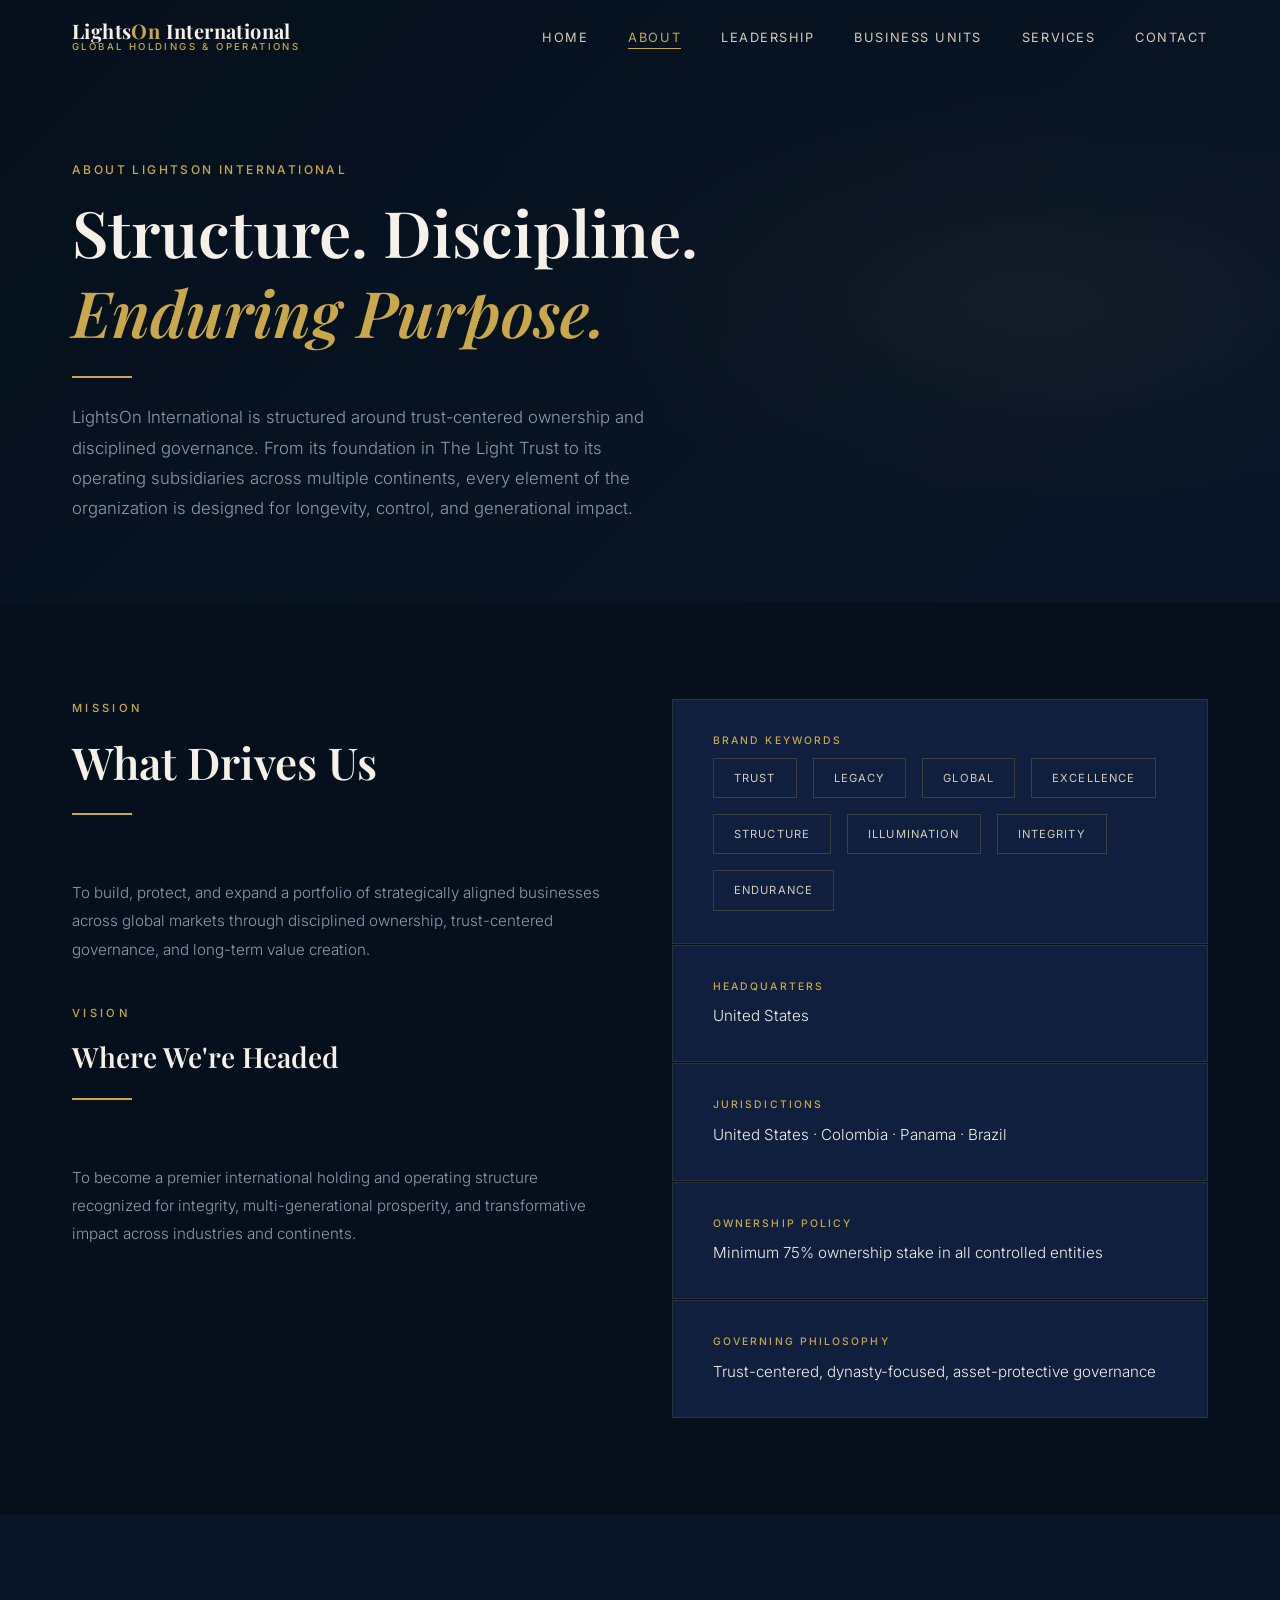
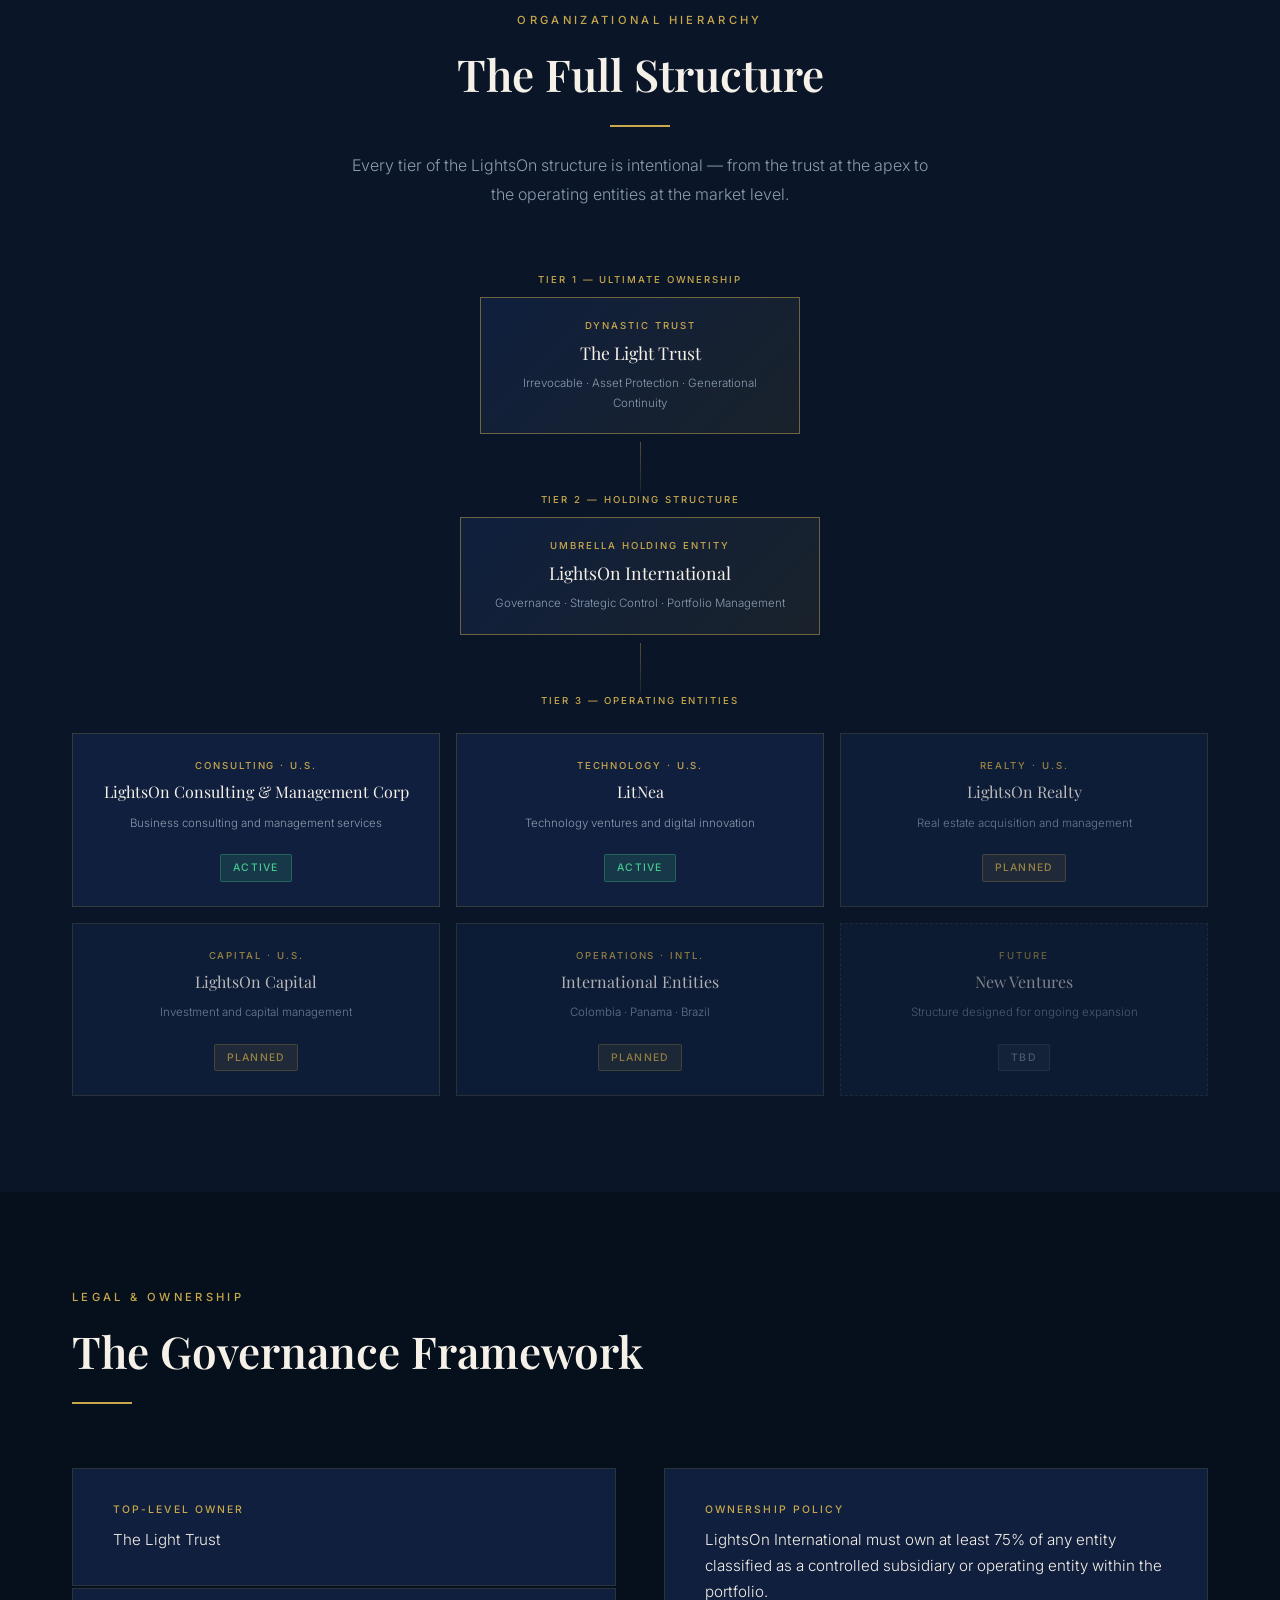
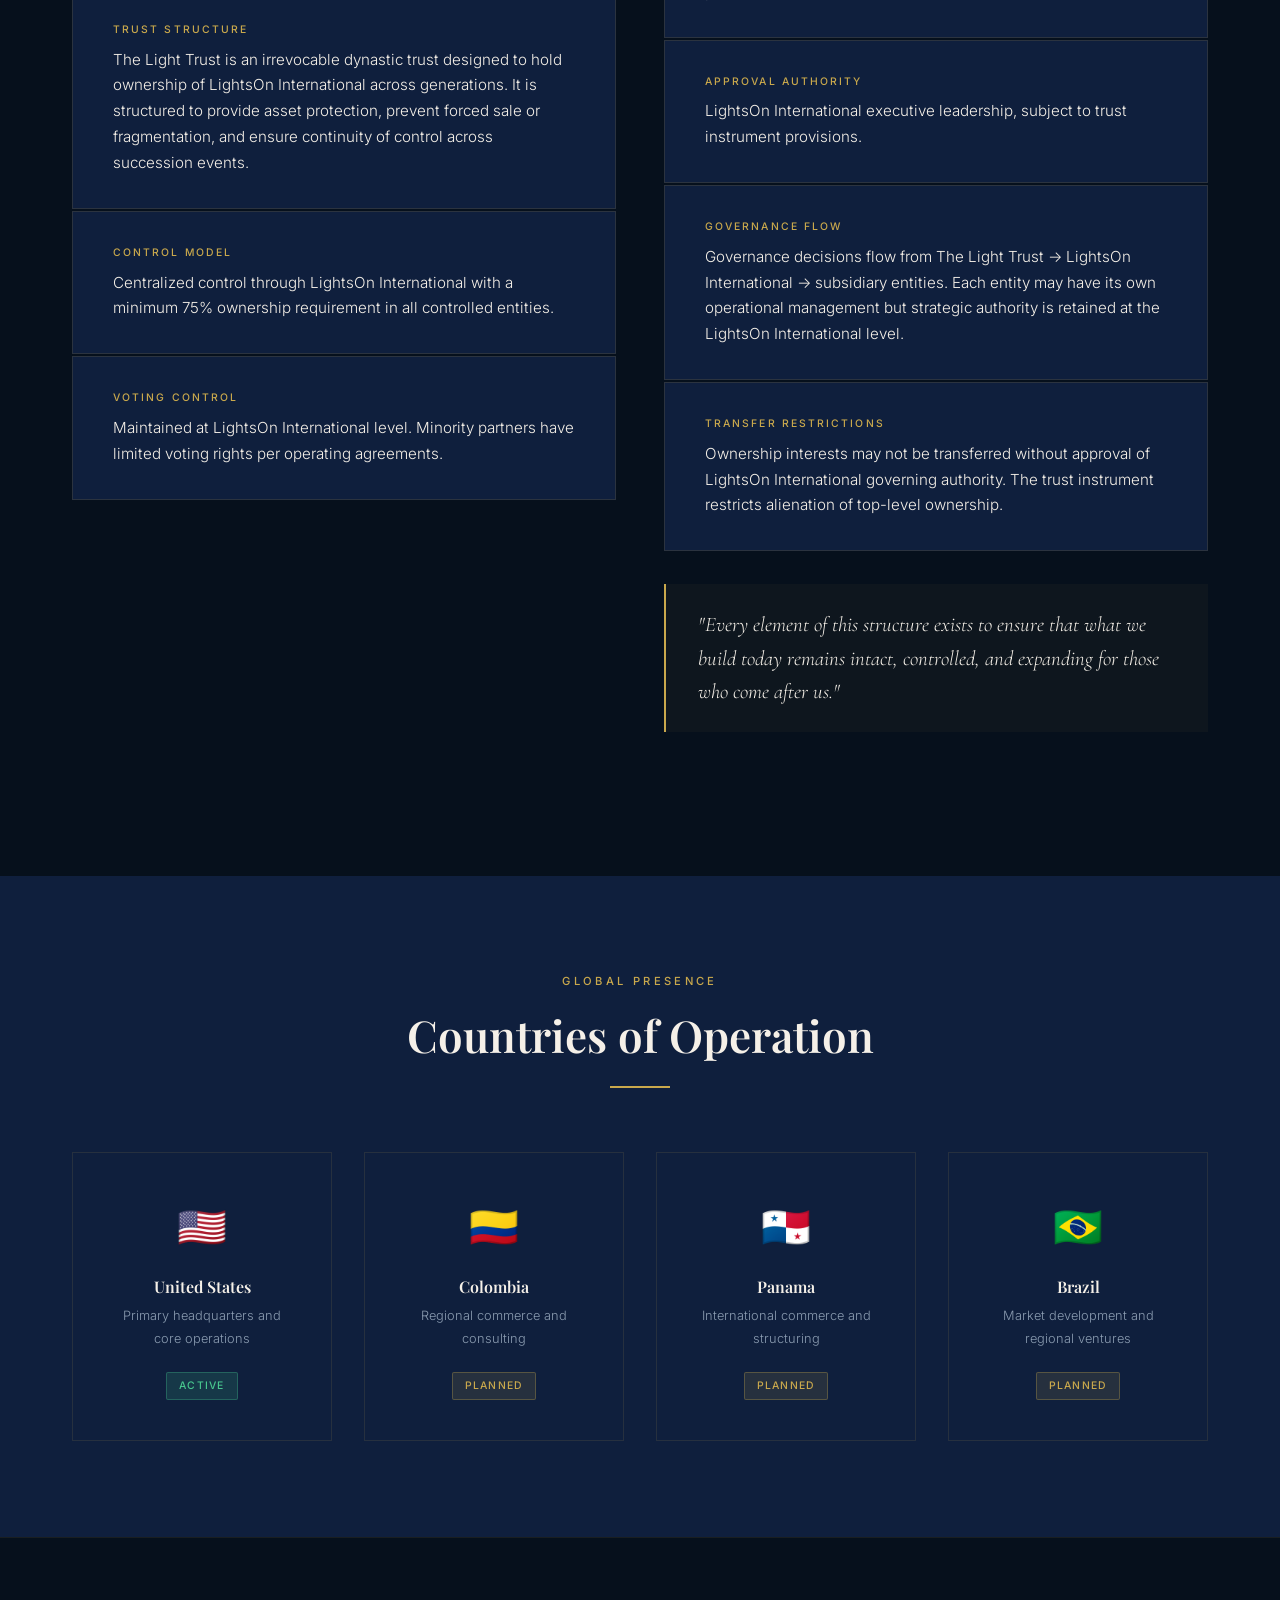
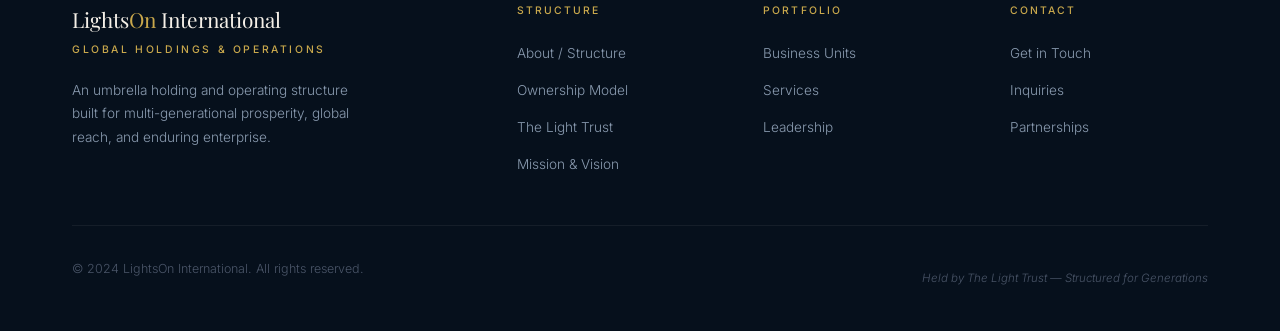
==== about.html @ b3db5def "Build complete LightsOn International multi-page website 6-page responsive site (homepage, about, le" ====
<!DOCTYPE html>
<html lang="en">
<head>
  <meta charset="UTF-8" />
  <meta name="viewport" content="width=device-width, initial-scale=1.0" />
  <title>About &amp; Structure — LightsOn International</title>
  <meta name="description" content="Learn about LightsOn International's trust-centered ownership model, organizational hierarchy, mission, vision, and global operational structure." />
  <link rel="stylesheet" href="css/styles.css" />
</head>
<body>

<!-- ── Navigation ─────────────────────────────────────────── -->
<nav class="nav" role="navigation" aria-label="Main navigation">
  <div class="nav__inner">
    <a href="index.html" class="nav__logo" aria-label="LightsOn International home">
      <span class="nav__logo-name">Lights<span>On</span> International</span>
      <span class="nav__logo-sub">Global Holdings &amp; Operations</span>
    </a>
    <ul class="nav__links" role="list">
      <li><a href="index.html">Home</a></li>
      <li><a href="about.html">About</a></li>
      <li><a href="leadership.html">Leadership</a></li>
      <li><a href="businesses.html">Business Units</a></li>
      <li><a href="services.html">Services</a></li>
      <li><a href="contact.html">Contact</a></li>
    </ul>
    <button class="nav__toggle" aria-label="Toggle navigation" aria-expanded="false">
      <span></span><span></span><span></span>
    </button>
  </div>
</nav>

<!-- ── Page Hero ──────────────────────────────────────────── -->
<header class="page-hero" role="banner">
  <div class="container">
    <div class="page-hero__inner">
      <p class="overline">About LightsOn International</p>
      <h1>Structure. Discipline.<br><em style="font-style:italic; color: var(--gold);">Enduring Purpose.</em></h1>
      <div class="gold-line"></div>
      <p style="color: var(--gray); font-size: 1.05rem; line-height: 1.8; max-width: 580px; margin-top: 1rem;">
        LightsOn International is structured around trust-centered ownership and disciplined
        governance. From its foundation in The Light Trust to its operating subsidiaries
        across multiple continents, every element of the organization is designed for
        longevity, control, and generational impact.
      </p>
    </div>
  </div>
</header>

<!-- ── Mission & Vision ───────────────────────────────────── -->
<section id="mission" class="section section--dark" aria-labelledby="mission-heading">
  <div class="container">
    <div class="grid-2" style="gap: 4rem; align-items: start;">
      <div class="fade-in">
        <div class="section-header">
          <p class="section-header__eyebrow">Mission</p>
          <h2 id="mission-heading">What Drives Us</h2>
          <div class="gold-line"></div>
        </div>
        <p style="color: var(--gray); line-height: 1.85; font-size: 0.95rem;">
          To build, protect, and expand a portfolio of strategically aligned businesses
          across global markets through disciplined ownership, trust-centered governance,
          and long-term value creation.
        </p>
        <div style="margin-top: 2.5rem;">
          <div class="section-header">
            <p class="section-header__eyebrow">Vision</p>
            <h2 style="font-size: 1.75rem;">Where We're Headed</h2>
            <div class="gold-line"></div>
          </div>
          <p style="color: var(--gray); line-height: 1.85; font-size: 0.95rem;">
            To become a premier international holding and operating structure recognized for
            integrity, multi-generational prosperity, and transformative impact across
            industries and continents.
          </p>
        </div>
      </div>
      <div class="fade-in">
        <div style="display: flex; flex-direction: column; gap: 0;">
          <div class="structure-block">
            <div class="structure-block__key">Brand Keywords</div>
            <div class="structure-block__value">
              <div class="jurisdiction-list" style="margin-top: 0.5rem;">
                <div class="jurisdiction-tag" style="font-size: 0.7rem;">Trust</div>
                <div class="jurisdiction-tag" style="font-size: 0.7rem;">Legacy</div>
                <div class="jurisdiction-tag" style="font-size: 0.7rem;">Global</div>
                <div class="jurisdiction-tag" style="font-size: 0.7rem;">Excellence</div>
                <div class="jurisdiction-tag" style="font-size: 0.7rem;">Structure</div>
                <div class="jurisdiction-tag" style="font-size: 0.7rem;">Illumination</div>
                <div class="jurisdiction-tag" style="font-size: 0.7rem;">Integrity</div>
                <div class="jurisdiction-tag" style="font-size: 0.7rem;">Endurance</div>
              </div>
            </div>
          </div>
          <div class="structure-block">
            <div class="structure-block__key">Headquarters</div>
            <div class="structure-block__value">United States</div>
          </div>
          <div class="structure-block">
            <div class="structure-block__key">Jurisdictions</div>
            <div class="structure-block__value">United States · Colombia · Panama · Brazil</div>
          </div>
          <div class="structure-block">
            <div class="structure-block__key">Ownership Policy</div>
            <div class="structure-block__value">Minimum 75% ownership stake in all controlled entities</div>
          </div>
          <div class="structure-block">
            <div class="structure-block__key">Governing Philosophy</div>
            <div class="structure-block__value">Trust-centered, dynasty-focused, asset-protective governance</div>
          </div>
        </div>
      </div>
    </div>
  </div>
</section>

<!-- ── Organizational Hierarchy ───────────────────────────── -->
<section class="section section--navy" aria-labelledby="hierarchy-heading">
  <div class="container">
    <div class="section-header section-header--center fade-in">
      <p class="section-header__eyebrow">Organizational Hierarchy</p>
      <h2 id="hierarchy-heading">The Full Structure</h2>
      <div class="gold-line gold-line--center"></div>
      <p class="section-header__body">
        Every tier of the LightsOn structure is intentional — from the trust at the apex
        to the operating entities at the market level.
      </p>
    </div>

    <!-- Tier 1 -->
    <div style="margin-bottom: 0.5rem; text-align: center;" class="fade-in">
      <p class="overline" style="font-size: 0.6rem;">Tier 1 — Ultimate Ownership</p>
    </div>
    <div class="hierarchy__tier fade-in" style="margin-bottom: 0.5rem;">
      <div class="hierarchy__node hierarchy__node--top" style="max-width: 320px; width: 100%;">
        <div class="hierarchy__node-label">Dynastic Trust</div>
        <div class="hierarchy__node-name" style="font-size: 1.1rem;">The Light Trust</div>
        <p style="font-size: 0.72rem; color: var(--gray); margin-top: 0.4rem;">Irrevocable · Asset Protection · Generational Continuity</p>
      </div>
    </div>
    <div class="hierarchy__connector" style="height: 50px;"></div>

    <!-- Tier 2 -->
    <div style="margin-bottom: 0.5rem; text-align: center;" class="fade-in">
      <p class="overline" style="font-size: 0.6rem;">Tier 2 — Holding Structure</p>
    </div>
    <div class="hierarchy__tier fade-in" style="margin-bottom: 0.5rem;">
      <div class="hierarchy__node hierarchy__node--top" style="max-width: 360px; width: 100%;">
        <div class="hierarchy__node-label">Umbrella Holding Entity</div>
        <div class="hierarchy__node-name" style="font-size: 1.1rem;">LightsOn International</div>
        <p style="font-size: 0.72rem; color: var(--gray); margin-top: 0.4rem;">Governance · Strategic Control · Portfolio Management</p>
      </div>
    </div>
    <div class="hierarchy__connector" style="height: 50px;"></div>

    <!-- Tier 3 -->
    <div style="margin-bottom: 1.5rem; text-align: center;" class="fade-in">
      <p class="overline" style="font-size: 0.6rem;">Tier 3 — Operating Entities</p>
    </div>
    <div class="grid-3 fade-in" style="gap: 1rem;">
      <div class="hierarchy__node" style="text-align: center; padding: 1.5rem;">
        <div class="hierarchy__node-label">Consulting · U.S.</div>
        <div class="hierarchy__node-name">LightsOn Consulting &amp; Management Corp</div>
        <p style="font-size: 0.72rem; color: var(--gray); margin-top: 0.5rem; line-height: 1.6;">Business consulting and management services</p>
        <div style="margin-top: 1rem;"><span class="badge badge--active">Active</span></div>
      </div>
      <div class="hierarchy__node" style="text-align: center; padding: 1.5rem;">
        <div class="hierarchy__node-label">Technology · U.S.</div>
        <div class="hierarchy__node-name">LitNea</div>
        <p style="font-size: 0.72rem; color: var(--gray); margin-top: 0.5rem; line-height: 1.6;">Technology ventures and digital innovation</p>
        <div style="margin-top: 1rem;"><span class="badge badge--active">Active</span></div>
      </div>
      <div class="hierarchy__node" style="text-align: center; padding: 1.5rem; opacity: 0.75;">
        <div class="hierarchy__node-label">Realty · U.S.</div>
        <div class="hierarchy__node-name">LightsOn Realty</div>
        <p style="font-size: 0.72rem; color: var(--gray); margin-top: 0.5rem; line-height: 1.6;">Real estate acquisition and management</p>
        <div style="margin-top: 1rem;"><span class="badge badge--planned">Planned</span></div>
      </div>
      <div class="hierarchy__node" style="text-align: center; padding: 1.5rem; opacity: 0.75;">
        <div class="hierarchy__node-label">Capital · U.S.</div>
        <div class="hierarchy__node-name">LightsOn Capital</div>
        <p style="font-size: 0.72rem; color: var(--gray); margin-top: 0.5rem; line-height: 1.6;">Investment and capital management</p>
        <div style="margin-top: 1rem;"><span class="badge badge--planned">Planned</span></div>
      </div>
      <div class="hierarchy__node" style="text-align: center; padding: 1.5rem; opacity: 0.7;">
        <div class="hierarchy__node-label">Operations · Intl.</div>
        <div class="hierarchy__node-name">International Entities</div>
        <p style="font-size: 0.72rem; color: var(--gray); margin-top: 0.5rem; line-height: 1.6;">Colombia · Panama · Brazil</p>
        <div style="margin-top: 1rem;"><span class="badge badge--planned">Planned</span></div>
      </div>
      <div class="hierarchy__node" style="text-align: center; padding: 1.5rem; opacity: 0.5; border-style: dashed;">
        <div class="hierarchy__node-label">Future</div>
        <div class="hierarchy__node-name">New Ventures</div>
        <p style="font-size: 0.72rem; color: var(--gray); margin-top: 0.5rem; line-height: 1.6;">Structure designed for ongoing expansion</p>
        <div style="margin-top: 1rem;"><span class="badge badge--coming-soon">TBD</span></div>
      </div>
    </div>
  </div>
</section>

<!-- ── Legal & Ownership Structure ────────────────────────── -->
<section id="ownership" class="section section--dark" aria-labelledby="ownership-heading">
  <div class="container">
    <div class="section-header fade-in">
      <p class="section-header__eyebrow">Legal &amp; Ownership</p>
      <h2 id="ownership-heading">The Governance Framework</h2>
      <div class="gold-line"></div>
    </div>
    <div class="grid-2" style="gap: 3rem; align-items: start;">
      <div class="fade-in">
        <div id="trust" style="display: flex; flex-direction: column; gap: 1px;">
          <div class="structure-block">
            <div class="structure-block__key">Top-Level Owner</div>
            <div class="structure-block__value">The Light Trust</div>
          </div>
          <div class="structure-block">
            <div class="structure-block__key">Trust Structure</div>
            <div class="structure-block__value">
              The Light Trust is an irrevocable dynastic trust designed to hold ownership of
              LightsOn International across generations. It is structured to provide asset
              protection, prevent forced sale or fragmentation, and ensure continuity of
              control across succession events.
            </div>
          </div>
          <div class="structure-block">
            <div class="structure-block__key">Control Model</div>
            <div class="structure-block__value">
              Centralized control through LightsOn International with a minimum 75% ownership
              requirement in all controlled entities.
            </div>
          </div>
          <div class="structure-block">
            <div class="structure-block__key">Voting Control</div>
            <div class="structure-block__value">
              Maintained at LightsOn International level. Minority partners have limited
              voting rights per operating agreements.
            </div>
          </div>
        </div>
      </div>
      <div class="fade-in">
        <div style="display: flex; flex-direction: column; gap: 1px;">
          <div class="structure-block">
            <div class="structure-block__key">Ownership Policy</div>
            <div class="structure-block__value">
              LightsOn International must own at least 75% of any entity classified as a
              controlled subsidiary or operating entity within the portfolio.
            </div>
          </div>
          <div class="structure-block">
            <div class="structure-block__key">Approval Authority</div>
            <div class="structure-block__value">
              LightsOn International executive leadership, subject to trust instrument provisions.
            </div>
          </div>
          <div class="structure-block">
            <div class="structure-block__key">Governance Flow</div>
            <div class="structure-block__value">
              Governance decisions flow from The Light Trust → LightsOn International →
              subsidiary entities. Each entity may have its own operational management but
              strategic authority is retained at the LightsOn International level.
            </div>
          </div>
          <div class="structure-block">
            <div class="structure-block__key">Transfer Restrictions</div>
            <div class="structure-block__value">
              Ownership interests may not be transferred without approval of LightsOn
              International governing authority. The trust instrument restricts alienation
              of top-level ownership.
            </div>
          </div>
        </div>
        <div class="callout" style="margin-top: 2rem;">
          <p>"Every element of this structure exists to ensure that what we build today remains intact, controlled, and expanding for those who come after us."</p>
        </div>
      </div>
    </div>
  </div>
</section>

<!-- ── Global Presence ────────────────────────────────────── -->
<section class="section section--navy-mid" aria-labelledby="global-heading">
  <div class="container">
    <div class="section-header section-header--center fade-in">
      <p class="section-header__eyebrow">Global Presence</p>
      <h2 id="global-heading">Countries of Operation</h2>
      <div class="gold-line gold-line--center"></div>
    </div>
    <div class="grid-4 fade-in">
      <div class="card" style="text-align: center;">
        <div style="font-size: 2.5rem; margin-bottom: 1rem;">🇺🇸</div>
        <h3 style="font-size: 1rem; margin-bottom: 0.5rem;">United States</h3>
        <p class="card__body" style="font-size: 0.8rem;">Primary headquarters and core operations</p>
        <div style="margin-top: 1rem;"><span class="badge badge--active">Active</span></div>
      </div>
      <div class="card" style="text-align: center;">
        <div style="font-size: 2.5rem; margin-bottom: 1rem;">🇨🇴</div>
        <h3 style="font-size: 1rem; margin-bottom: 0.5rem;">Colombia</h3>
        <p class="card__body" style="font-size: 0.8rem;">Regional commerce and consulting</p>
        <div style="margin-top: 1rem;"><span class="badge badge--planned">Planned</span></div>
      </div>
      <div class="card" style="text-align: center;">
        <div style="font-size: 2.5rem; margin-bottom: 1rem;">🇵🇦</div>
        <h3 style="font-size: 1rem; margin-bottom: 0.5rem;">Panama</h3>
        <p class="card__body" style="font-size: 0.8rem;">International commerce and structuring</p>
        <div style="margin-top: 1rem;"><span class="badge badge--planned">Planned</span></div>
      </div>
      <div class="card" style="text-align: center;">
        <div style="font-size: 2.5rem; margin-bottom: 1rem;">🇧🇷</div>
        <h3 style="font-size: 1rem; margin-bottom: 0.5rem;">Brazil</h3>
        <p class="card__body" style="font-size: 0.8rem;">Market development and regional ventures</p>
        <div style="margin-top: 1rem;"><span class="badge badge--planned">Planned</span></div>
      </div>
    </div>
  </div>
</section>

<!-- ── Footer ─────────────────────────────────────────────── -->
<footer class="footer" role="contentinfo">
  <div class="container">
    <div class="footer__inner">
      <div>
        <div class="footer__brand-name">Lights<span>On</span> International</div>
        <div class="footer__brand-tag">Global Holdings &amp; Operations</div>
        <p class="footer__brand-body">
          An umbrella holding and operating structure built for multi-generational
          prosperity, global reach, and enduring enterprise.
        </p>
      </div>
      <div>
        <div class="footer__col-title">Structure</div>
        <ul class="footer__links">
          <li><a href="about.html">About / Structure</a></li>
          <li><a href="about.html#ownership">Ownership Model</a></li>
          <li><a href="about.html#trust">The Light Trust</a></li>
          <li><a href="about.html#mission">Mission &amp; Vision</a></li>
        </ul>
      </div>
      <div>
        <div class="footer__col-title">Portfolio</div>
        <ul class="footer__links">
          <li><a href="businesses.html">Business Units</a></li>
          <li><a href="services.html">Services</a></li>
          <li><a href="leadership.html">Leadership</a></li>
        </ul>
      </div>
      <div>
        <div class="footer__col-title">Contact</div>
        <ul class="footer__links">
          <li><a href="contact.html">Get in Touch</a></li>
          <li><a href="contact.html">Inquiries</a></li>
          <li><a href="contact.html">Partnerships</a></li>
        </ul>
      </div>
    </div>
    <div class="footer__bottom">
      <p class="footer__copy">&copy; 2024 LightsOn International. All rights reserved.</p>
      <p class="footer__trust-note">Held by The Light Trust &mdash; Structured for Generations</p>
    </div>
  </div>
</footer>

<script src="js/main.js"></script>
</body>
</html>
---- css/styles.css ----
/* ============================================================
   LightsOn International — Global Stylesheet
   ============================================================ */

@import url('https://fonts.googleapis.com/css2?family=Playfair+Display:ital,wght@0,400;0,600;0,700;1,400;1,600&family=Cormorant+Garamond:ital,wght@0,300;0,400;0,600;1,300;1,400&family=Inter:wght@300;400;500;600&display=swap');

/* ── CSS Variables ─────────────────────────────────────────── */
:root {
  --navy:       #0A1628;
  --navy-mid:   #0F1F3D;
  --navy-light: #1E3A5F;
  --black:      #06101C;
  --gold:       #C9A84C;
  --gold-light: #E8C96A;
  --gold-dim:   #9A7A30;
  --cream:      #F5F0E8;
  --cream-dim:  #D4CBBA;
  --gray:       #8A9BB0;
  --gray-dark:  #4A5568;
  --white:      #FFFFFF;

  --font-head:  'Playfair Display', Georgia, serif;
  --font-body:  'Inter', system-ui, sans-serif;
  --font-accent:'Cormorant Garamond', Georgia, serif;

  --transition: 0.3s ease;
  --radius:     4px;
  --radius-lg:  8px;
  --shadow:     0 4px 24px rgba(0,0,0,0.4);
  --shadow-gold:0 0 40px rgba(201,168,76,0.15);
}

/* ── Reset & Base ──────────────────────────────────────────── */
*, *::before, *::after { box-sizing: border-box; margin: 0; padding: 0; }

html { scroll-behavior: smooth; font-size: 16px; }

body {
  background: var(--black);
  color: var(--cream);
  font-family: var(--font-body);
  font-weight: 300;
  line-height: 1.7;
  -webkit-font-smoothing: antialiased;
}

img { max-width: 100%; display: block; }
a { color: var(--gold); text-decoration: none; transition: color var(--transition); }
a:hover { color: var(--gold-light); }

/* ── Typography ────────────────────────────────────────────── */
h1, h2, h3, h4, h5 {
  font-family: var(--font-head);
  font-weight: 600;
  line-height: 1.25;
  color: var(--cream);
}

h1 { font-size: clamp(2.2rem, 5vw, 4rem); }
h2 { font-size: clamp(1.75rem, 3.5vw, 2.75rem); }
h3 { font-size: clamp(1.25rem, 2.5vw, 1.75rem); }
h4 { font-size: 1.1rem; font-weight: 500; }
h5 { font-size: 0.9rem; letter-spacing: 0.12em; text-transform: uppercase; font-family: var(--font-body); font-weight: 500; }

p { margin-bottom: 1.25rem; }
p:last-child { margin-bottom: 0; }

.accent-text {
  font-family: var(--font-accent);
  font-style: italic;
  color: var(--gold);
  font-size: 1.1em;
}

.overline {
  font-size: 0.75rem;
  letter-spacing: 0.2em;
  text-transform: uppercase;
  color: var(--gold);
  font-weight: 500;
  display: block;
  margin-bottom: 0.75rem;
}

/* ── Layout ────────────────────────────────────────────────── */
.container {
  max-width: 1200px;
  margin: 0 auto;
  padding: 0 2rem;
}

.container--wide {
  max-width: 1440px;
  margin: 0 auto;
  padding: 0 2rem;
}

.section {
  padding: 6rem 0;
}

.section--dark {
  background: var(--black);
}

.section--navy {
  background: var(--navy);
}

.section--navy-mid {
  background: var(--navy-mid);
}

.grid-2 {
  display: grid;
  grid-template-columns: 1fr 1fr;
  gap: 3rem;
}

.grid-3 {
  display: grid;
  grid-template-columns: repeat(3, 1fr);
  gap: 2rem;
}

.grid-4 {
  display: grid;
  grid-template-columns: repeat(4, 1fr);
  gap: 2rem;
}

/* ── Gold Divider ──────────────────────────────────────────── */
.gold-line {
  width: 60px;
  height: 2px;
  background: var(--gold);
  margin: 1.5rem 0;
}

.gold-line--center { margin: 1.5rem auto; }

/* ── Navigation ────────────────────────────────────────────── */
.nav {
  position: fixed;
  top: 0;
  left: 0;
  right: 0;
  z-index: 1000;
  padding: 1.25rem 0;
  transition: background var(--transition), padding var(--transition), box-shadow var(--transition);
}

.nav.scrolled {
  background: rgba(6, 16, 28, 0.97);
  padding: 0.875rem 0;
  box-shadow: 0 2px 30px rgba(0,0,0,0.5);
  backdrop-filter: blur(12px);
}

.nav__inner {
  display: flex;
  align-items: center;
  justify-content: space-between;
  max-width: 1200px;
  margin: 0 auto;
  padding: 0 2rem;
}

.nav__logo {
  display: flex;
  flex-direction: column;
  line-height: 1.1;
}

.nav__logo-name {
  font-family: var(--font-head);
  font-size: 1.25rem;
  font-weight: 700;
  color: var(--cream);
  letter-spacing: 0.02em;
}

.nav__logo-name span { color: var(--gold); }

.nav__logo-sub {
  font-size: 0.6rem;
  letter-spacing: 0.25em;
  text-transform: uppercase;
  color: var(--gold);
  font-weight: 500;
}

.nav__links {
  display: flex;
  list-style: none;
  gap: 2.5rem;
  align-items: center;
}

.nav__links a {
  font-size: 0.8rem;
  letter-spacing: 0.12em;
  text-transform: uppercase;
  color: var(--cream-dim);
  font-weight: 400;
  transition: color var(--transition);
  position: relative;
}

.nav__links a::after {
  content: '';
  position: absolute;
  bottom: -4px;
  left: 0;
  width: 0;
  height: 1px;
  background: var(--gold);
  transition: width var(--transition);
}

.nav__links a:hover, .nav__links a.active {
  color: var(--gold);
}

.nav__links a:hover::after, .nav__links a.active::after {
  width: 100%;
}

.nav__toggle {
  display: none;
  flex-direction: column;
  gap: 5px;
  cursor: pointer;
  background: none;
  border: none;
  padding: 4px;
}

.nav__toggle span {
  display: block;
  width: 24px;
  height: 1.5px;
  background: var(--cream);
  transition: var(--transition);
}

/* ── Hero ──────────────────────────────────────────────────── */
.hero {
  min-height: 100vh;
  display: flex;
  align-items: center;
  position: relative;
  overflow: hidden;
  background: var(--black);
}

.hero__bg {
  position: absolute;
  inset: 0;
  background:
    radial-gradient(ellipse 80% 60% at 70% 40%, rgba(201,168,76,0.06) 0%, transparent 60%),
    radial-gradient(ellipse 60% 80% at 20% 80%, rgba(10,22,40,0.8) 0%, transparent 70%),
    linear-gradient(135deg, #06101C 0%, #0A1628 50%, #0F1F3D 100%);
}

.hero__grid-overlay {
  position: absolute;
  inset: 0;
  background-image:
    linear-gradient(rgba(201,168,76,0.04) 1px, transparent 1px),
    linear-gradient(90deg, rgba(201,168,76,0.04) 1px, transparent 1px);
  background-size: 80px 80px;
  mask-image: radial-gradient(ellipse 70% 70% at 60% 40%, black 0%, transparent 70%);
}

.hero__content {
  position: relative;
  z-index: 2;
  max-width: 800px;
  padding: 0 2rem;
  margin: 0 auto;
}

.hero__eyebrow {
  font-size: 0.7rem;
  letter-spacing: 0.35em;
  text-transform: uppercase;
  color: var(--gold);
  font-weight: 500;
  margin-bottom: 2rem;
  display: flex;
  align-items: center;
  gap: 1rem;
}

.hero__eyebrow::before {
  content: '';
  display: block;
  width: 40px;
  height: 1px;
  background: var(--gold);
}

.hero__headline {
  font-size: clamp(2.5rem, 6vw, 5rem);
  font-family: var(--font-head);
  font-weight: 600;
  color: var(--cream);
  line-height: 1.1;
  margin-bottom: 2rem;
}

.hero__headline em {
  font-style: italic;
  color: var(--gold);
}

.hero__subhead {
  font-size: 1.1rem;
  color: var(--gray);
  max-width: 580px;
  line-height: 1.8;
  margin-bottom: 3rem;
  font-weight: 300;
}

.hero__actions {
  display: flex;
  gap: 1.5rem;
  flex-wrap: wrap;
}

.hero__scroll {
  position: absolute;
  bottom: 2.5rem;
  left: 50%;
  transform: translateX(-50%);
  z-index: 2;
  display: flex;
  flex-direction: column;
  align-items: center;
  gap: 0.5rem;
  color: var(--gray);
  font-size: 0.65rem;
  letter-spacing: 0.2em;
  text-transform: uppercase;
}

.hero__scroll-line {
  width: 1px;
  height: 50px;
  background: linear-gradient(to bottom, var(--gold), transparent);
  animation: scrollPulse 2s ease-in-out infinite;
}

@keyframes scrollPulse {
  0%, 100% { opacity: 0.4; }
  50% { opacity: 1; }
}

/* ── Buttons ───────────────────────────────────────────────── */
.btn {
  display: inline-flex;
  align-items: center;
  gap: 0.6rem;
  padding: 0.9rem 2rem;
  font-size: 0.78rem;
  letter-spacing: 0.14em;
  text-transform: uppercase;
  font-weight: 500;
  font-family: var(--font-body);
  border: none;
  cursor: pointer;
  transition: all var(--transition);
  text-decoration: none;
}

.btn--gold {
  background: var(--gold);
  color: var(--black);
}

.btn--gold:hover {
  background: var(--gold-light);
  color: var(--black);
  box-shadow: 0 8px 30px rgba(201,168,76,0.35);
  transform: translateY(-1px);
}

.btn--outline {
  background: transparent;
  color: var(--cream);
  border: 1px solid rgba(201,168,76,0.4);
}

.btn--outline:hover {
  border-color: var(--gold);
  color: var(--gold);
  background: rgba(201,168,76,0.06);
}

.btn--ghost {
  background: transparent;
  color: var(--gold);
  border: none;
  padding-left: 0;
  padding-right: 0;
}

.btn--ghost::after {
  content: '→';
  transition: transform var(--transition);
}

.btn--ghost:hover::after {
  transform: translateX(4px);
}

/* ── Cards ─────────────────────────────────────────────────── */
.card {
  background: var(--navy-mid);
  border: 1px solid rgba(201,168,76,0.12);
  padding: 2.5rem;
  position: relative;
  overflow: hidden;
  transition: transform var(--transition), border-color var(--transition), box-shadow var(--transition);
}

.card::before {
  content: '';
  position: absolute;
  top: 0;
  left: 0;
  right: 0;
  height: 2px;
  background: linear-gradient(90deg, transparent, var(--gold), transparent);
  opacity: 0;
  transition: opacity var(--transition);
}

.card:hover {
  transform: translateY(-4px);
  border-color: rgba(201,168,76,0.3);
  box-shadow: var(--shadow-gold);
}

.card:hover::before {
  opacity: 1;
}

.card__icon {
  width: 48px;
  height: 48px;
  border: 1px solid rgba(201,168,76,0.3);
  display: flex;
  align-items: center;
  justify-content: center;
  margin-bottom: 1.5rem;
  color: var(--gold);
  font-size: 1.25rem;
}

.card__label {
  font-size: 0.65rem;
  letter-spacing: 0.2em;
  text-transform: uppercase;
  color: var(--gold);
  font-weight: 500;
  margin-bottom: 0.75rem;
}

.card__title {
  font-family: var(--font-head);
  font-size: 1.3rem;
  color: var(--cream);
  margin-bottom: 1rem;
  line-height: 1.3;
}

.card__body {
  color: var(--gray);
  font-size: 0.9rem;
  line-height: 1.75;
}

/* ── Status Badges ─────────────────────────────────────────── */
.badge {
  display: inline-block;
  padding: 0.25rem 0.75rem;
  font-size: 0.65rem;
  letter-spacing: 0.12em;
  text-transform: uppercase;
  font-weight: 500;
  border-radius: 2px;
}

.badge--active {
  background: rgba(72, 199, 142, 0.15);
  color: #48c78e;
  border: 1px solid rgba(72, 199, 142, 0.3);
}

.badge--planned {
  background: rgba(201,168,76,0.12);
  color: var(--gold);
  border: 1px solid rgba(201,168,76,0.3);
}

.badge--coming-soon {
  background: rgba(138,155,176,0.12);
  color: var(--gray);
  border: 1px solid rgba(138,155,176,0.25);
}

/* ── Section Headers ───────────────────────────────────────── */
.section-header {
  margin-bottom: 4rem;
}

.section-header--center {
  text-align: center;
}

.section-header--center .gold-line {
  margin: 1.5rem auto;
}

.section-header__eyebrow {
  font-size: 0.7rem;
  letter-spacing: 0.3em;
  text-transform: uppercase;
  color: var(--gold);
  font-weight: 500;
  margin-bottom: 1rem;
}

.section-header__title {
  color: var(--cream);
  margin-bottom: 0;
}

.section-header__body {
  color: var(--gray);
  max-width: 580px;
  margin-top: 1.25rem;
  line-height: 1.8;
}

.section-header--center .section-header__body {
  margin-left: auto;
  margin-right: auto;
}

/* ── Stats Row ─────────────────────────────────────────────── */
.stats-row {
  display: grid;
  grid-template-columns: repeat(4, 1fr);
  gap: 0;
  border: 1px solid rgba(201,168,76,0.15);
}

.stat {
  padding: 2.5rem;
  text-align: center;
  border-right: 1px solid rgba(201,168,76,0.15);
  position: relative;
}

.stat:last-child { border-right: none; }

.stat__number {
  font-family: var(--font-head);
  font-size: 3rem;
  color: var(--gold);
  font-weight: 600;
  line-height: 1;
  margin-bottom: 0.5rem;
}

.stat__label {
  font-size: 0.72rem;
  letter-spacing: 0.15em;
  text-transform: uppercase;
  color: var(--gray);
  font-weight: 400;
}

/* ── Structure Diagram ─────────────────────────────────────── */
.hierarchy {
  position: relative;
}

.hierarchy__tier {
  display: flex;
  justify-content: center;
  margin-bottom: 0;
  position: relative;
}

.hierarchy__node {
  background: var(--navy-mid);
  border: 1px solid rgba(201,168,76,0.2);
  padding: 1.25rem 2rem;
  text-align: center;
  position: relative;
  min-width: 200px;
}

.hierarchy__node--top {
  border-color: rgba(201,168,76,0.5);
  background: linear-gradient(135deg, var(--navy-mid), rgba(201,168,76,0.08));
}

.hierarchy__node-label {
  font-size: 0.6rem;
  letter-spacing: 0.2em;
  text-transform: uppercase;
  color: var(--gold);
  font-weight: 500;
  margin-bottom: 0.25rem;
}

.hierarchy__node-name {
  font-family: var(--font-head);
  font-size: 1rem;
  color: var(--cream);
}

.hierarchy__connector {
  width: 1px;
  height: 40px;
  background: linear-gradient(to bottom, rgba(201,168,76,0.4), rgba(201,168,76,0.1));
  margin: 0 auto;
}

.hierarchy__children {
  display: flex;
  justify-content: center;
  gap: 1rem;
  flex-wrap: wrap;
}

.hierarchy__branch-line {
  position: relative;
  display: flex;
  justify-content: center;
}

/* ── Team Cards ────────────────────────────────────────────── */
.team-card {
  background: var(--navy-mid);
  border: 1px solid rgba(201,168,76,0.1);
  overflow: hidden;
  transition: border-color var(--transition), transform var(--transition);
}

.team-card:hover {
  border-color: rgba(201,168,76,0.3);
  transform: translateY(-4px);
}

.team-card__photo {
  width: 100%;
  aspect-ratio: 3/4;
  background: var(--navy-light);
  display: flex;
  align-items: center;
  justify-content: center;
  position: relative;
  overflow: hidden;
}

.team-card__photo-placeholder {
  display: flex;
  flex-direction: column;
  align-items: center;
  gap: 0.75rem;
  color: var(--navy-light);
}

.team-card__photo-icon {
  width: 60px;
  height: 60px;
  border-radius: 50%;
  background: rgba(201,168,76,0.1);
  border: 1px solid rgba(201,168,76,0.2);
  display: flex;
  align-items: center;
  justify-content: center;
  color: var(--gold-dim);
  font-size: 1.5rem;
}

.team-card__photo-text {
  font-size: 0.65rem;
  letter-spacing: 0.15em;
  text-transform: uppercase;
  color: var(--gray-dark);
}

.team-card__content {
  padding: 1.75rem;
  border-top: 1px solid rgba(201,168,76,0.12);
}

.team-card__title {
  font-size: 0.65rem;
  letter-spacing: 0.2em;
  text-transform: uppercase;
  color: var(--gold);
  font-weight: 500;
  margin-bottom: 0.4rem;
}

.team-card__name {
  font-family: var(--font-head);
  font-size: 1.15rem;
  color: var(--cream);
  margin-bottom: 0.25rem;
}

.team-card__entity {
  font-size: 0.8rem;
  color: var(--gray);
}

/* ── Business Unit Cards ───────────────────────────────────── */
.biz-card {
  background: var(--navy-mid);
  border: 1px solid rgba(201,168,76,0.12);
  padding: 2rem;
  display: flex;
  flex-direction: column;
  gap: 1rem;
  transition: border-color var(--transition), transform var(--transition);
}

.biz-card:hover {
  border-color: rgba(201,168,76,0.3);
  transform: translateY(-3px);
}

.biz-card__header {
  display: flex;
  align-items: flex-start;
  justify-content: space-between;
  gap: 1rem;
}

.biz-card__name {
  font-family: var(--font-head);
  font-size: 1.15rem;
  color: var(--cream);
}

.biz-card__meta {
  display: flex;
  gap: 1rem;
  font-size: 0.8rem;
  color: var(--gray);
  align-items: center;
  flex-wrap: wrap;
}

.biz-card__country {
  display: flex;
  align-items: center;
  gap: 0.35rem;
}

.biz-card__ownership {
  color: var(--gold);
  font-weight: 500;
}

.biz-card__activity {
  font-size: 0.85rem;
  color: var(--cream-dim);
  line-height: 1.6;
}

.biz-card__notes {
  font-size: 0.8rem;
  color: var(--gray);
  font-style: italic;
  line-height: 1.6;
  padding-top: 0.75rem;
  border-top: 1px solid rgba(255,255,255,0.06);
}

/* ── Services ──────────────────────────────────────────────── */
.service-item {
  padding: 2.5rem 0;
  border-bottom: 1px solid rgba(255,255,255,0.07);
  display: grid;
  grid-template-columns: 1fr 2fr auto;
  gap: 2rem;
  align-items: start;
  transition: background var(--transition);
}

.service-item:last-child { border-bottom: none; }

.service-item:hover {
  background: rgba(201,168,76,0.03);
  margin: 0 -2rem;
  padding-left: 2rem;
  padding-right: 2rem;
}

.service-item__name {
  font-family: var(--font-head);
  font-size: 1.2rem;
  color: var(--cream);
  line-height: 1.3;
}

.service-item__entity {
  font-size: 0.72rem;
  letter-spacing: 0.12em;
  text-transform: uppercase;
  color: var(--gold);
  margin-top: 0.4rem;
}

.service-item__body {
  font-size: 0.9rem;
  color: var(--gray);
  line-height: 1.75;
}

.service-item__target {
  font-size: 0.8rem;
  color: var(--cream-dim);
  margin-top: 0.75rem;
}

/* ── Contact ───────────────────────────────────────────────── */
.contact-form {
  background: var(--navy-mid);
  border: 1px solid rgba(201,168,76,0.15);
  padding: 3rem;
}

.form-group {
  margin-bottom: 1.75rem;
}

.form-label {
  display: block;
  font-size: 0.7rem;
  letter-spacing: 0.2em;
  text-transform: uppercase;
  color: var(--gold);
  font-weight: 500;
  margin-bottom: 0.6rem;
}

.form-input, .form-textarea, .form-select {
  width: 100%;
  background: rgba(255,255,255,0.04);
  border: 1px solid rgba(201,168,76,0.2);
  color: var(--cream);
  padding: 0.875rem 1rem;
  font-family: var(--font-body);
  font-size: 0.9rem;
  font-weight: 300;
  transition: border-color var(--transition), background var(--transition);
  outline: none;
  appearance: none;
}

.form-input:focus, .form-textarea:focus, .form-select:focus {
  border-color: var(--gold);
  background: rgba(201,168,76,0.04);
}

.form-input::placeholder, .form-textarea::placeholder {
  color: var(--gray-dark);
}

.form-textarea {
  min-height: 140px;
  resize: vertical;
}

.form-select {
  background-image: url("data:image/svg+xml,%3Csvg xmlns='http://www.w3.org/2000/svg' width='12' height='8' fill='%23C9A84C'%3E%3Cpath d='M6 8L0 0h12z'/%3E%3C/svg%3E");
  background-repeat: no-repeat;
  background-position: right 1rem center;
  cursor: pointer;
}

.form-select option {
  background: var(--navy-mid);
}

.form-grid {
  display: grid;
  grid-template-columns: 1fr 1fr;
  gap: 1.5rem;
}

/* ── Footer ────────────────────────────────────────────────── */
.footer {
  background: var(--black);
  border-top: 1px solid rgba(201,168,76,0.1);
  padding: 4rem 0 2rem;
}

.footer__inner {
  display: grid;
  grid-template-columns: 2fr 1fr 1fr 1fr;
  gap: 3rem;
  margin-bottom: 3rem;
}

.footer__brand-name {
  font-family: var(--font-head);
  font-size: 1.3rem;
  color: var(--cream);
  margin-bottom: 0.25rem;
}

.footer__brand-name span { color: var(--gold); }

.footer__brand-tag {
  font-size: 0.65rem;
  letter-spacing: 0.25em;
  text-transform: uppercase;
  color: var(--gold);
  font-weight: 500;
  margin-bottom: 1.25rem;
}

.footer__brand-body {
  font-size: 0.85rem;
  color: var(--gray);
  line-height: 1.75;
  max-width: 280px;
}

.footer__col-title {
  font-size: 0.65rem;
  letter-spacing: 0.2em;
  text-transform: uppercase;
  color: var(--gold);
  font-weight: 500;
  margin-bottom: 1.25rem;
}

.footer__links {
  list-style: none;
  display: flex;
  flex-direction: column;
  gap: 0.6rem;
}

.footer__links a {
  font-size: 0.85rem;
  color: var(--gray);
  transition: color var(--transition);
}

.footer__links a:hover { color: var(--cream); }

.footer__bottom {
  padding-top: 2rem;
  border-top: 1px solid rgba(255,255,255,0.06);
  display: flex;
  justify-content: space-between;
  align-items: center;
  flex-wrap: wrap;
  gap: 1rem;
}

.footer__copy {
  font-size: 0.78rem;
  color: var(--gray-dark);
}

.footer__trust-note {
  font-size: 0.72rem;
  color: var(--gray-dark);
  font-style: italic;
}

/* ── Page Hero (inner pages) ───────────────────────────────── */
.page-hero {
  padding: 10rem 0 5rem;
  background: linear-gradient(135deg, var(--black) 0%, var(--navy) 100%);
  position: relative;
  overflow: hidden;
}

.page-hero::after {
  content: '';
  position: absolute;
  inset: 0;
  background: radial-gradient(ellipse 60% 60% at 80% 50%, rgba(201,168,76,0.05) 0%, transparent 60%);
  pointer-events: none;
}

.page-hero__inner {
  position: relative;
  z-index: 1;
  max-width: 700px;
}

/* ── Ownership Structure ───────────────────────────────────── */
.structure-block {
  background: var(--navy-mid);
  border: 1px solid rgba(201,168,76,0.15);
  padding: 2rem 2.5rem;
  margin-bottom: 1px;
}

.structure-block__key {
  font-size: 0.65rem;
  letter-spacing: 0.2em;
  text-transform: uppercase;
  color: var(--gold);
  font-weight: 500;
  margin-bottom: 0.5rem;
}

.structure-block__value {
  color: var(--cream);
  font-size: 0.95rem;
  line-height: 1.7;
}

/* ── Quote / Callout ───────────────────────────────────────── */
.callout {
  border-left: 2px solid var(--gold);
  padding: 1.5rem 2rem;
  background: rgba(201,168,76,0.04);
  margin: 3rem 0;
}

.callout p {
  font-family: var(--font-accent);
  font-size: 1.3rem;
  font-style: italic;
  color: var(--cream);
  line-height: 1.6;
  margin: 0;
}

/* ── Jurisdictions Map ─────────────────────────────────────── */
.jurisdiction-list {
  display: flex;
  flex-wrap: wrap;
  gap: 1rem;
  margin-top: 1.5rem;
}

.jurisdiction-tag {
  padding: 0.6rem 1.25rem;
  border: 1px solid rgba(201,168,76,0.25);
  font-size: 0.78rem;
  letter-spacing: 0.1em;
  color: var(--cream-dim);
  text-transform: uppercase;
  font-weight: 400;
}

/* ── Animations ────────────────────────────────────────────── */
.fade-in {
  opacity: 0;
  transform: translateY(20px);
  transition: opacity 0.6s ease, transform 0.6s ease;
}

.fade-in.visible {
  opacity: 1;
  transform: none;
}

/* ── Responsive ────────────────────────────────────────────── */
@media (max-width: 1024px) {
  .grid-4 { grid-template-columns: repeat(2, 1fr); }
  .footer__inner { grid-template-columns: 1fr 1fr; gap: 2rem; }
  .stats-row { grid-template-columns: repeat(2, 1fr); }
  .stats-row .stat:nth-child(2) { border-right: none; }
  .stats-row .stat:nth-child(1),
  .stats-row .stat:nth-child(2) { border-bottom: 1px solid rgba(201,168,76,0.15); }
}

@media (max-width: 768px) {
  .section { padding: 4rem 0; }
  .grid-2, .grid-3, .grid-4 { grid-template-columns: 1fr; }
  .nav__links { display: none; }
  .nav__toggle { display: flex; }
  .nav__links.open {
    display: flex;
    flex-direction: column;
    position: fixed;
    inset: 0;
    background: rgba(6,16,28,0.98);
    justify-content: center;
    align-items: center;
    gap: 2rem;
    z-index: 999;
  }
  .nav__links.open a { font-size: 1.1rem; }
  .stats-row { grid-template-columns: 1fr 1fr; }
  .service-item { grid-template-columns: 1fr; }
  .form-grid { grid-template-columns: 1fr; }
  .footer__inner { grid-template-columns: 1fr; }
  .footer__bottom { flex-direction: column; text-align: center; }
  .hero__actions { flex-direction: column; align-items: flex-start; }
  .hierarchy__children { flex-direction: column; align-items: center; }
}

@media (max-width: 480px) {
  .container { padding: 0 1.25rem; }
  .stats-row { grid-template-columns: 1fr; }
  .stats-row .stat { border-right: none; border-bottom: 1px solid rgba(201,168,76,0.15); }
  .stats-row .stat:last-child { border-bottom: none; }
  .contact-form { padding: 1.75rem; }
}
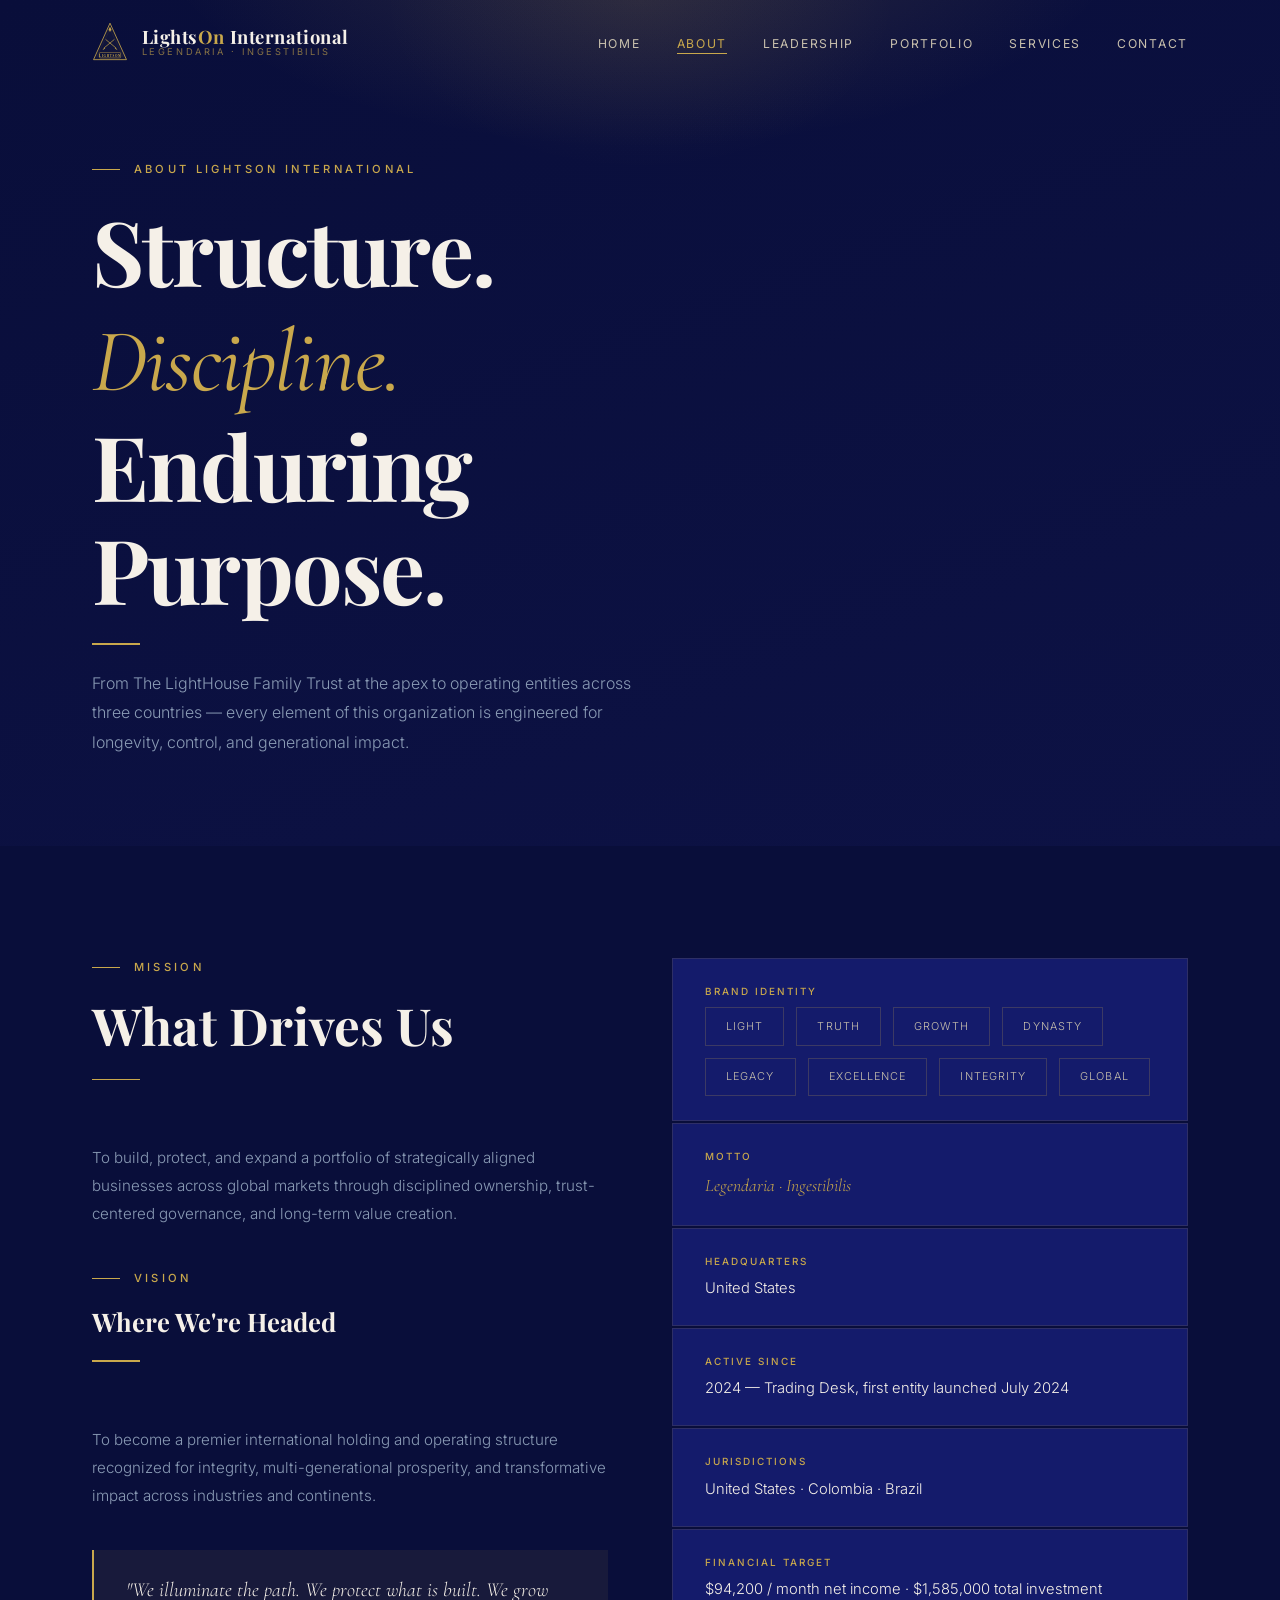
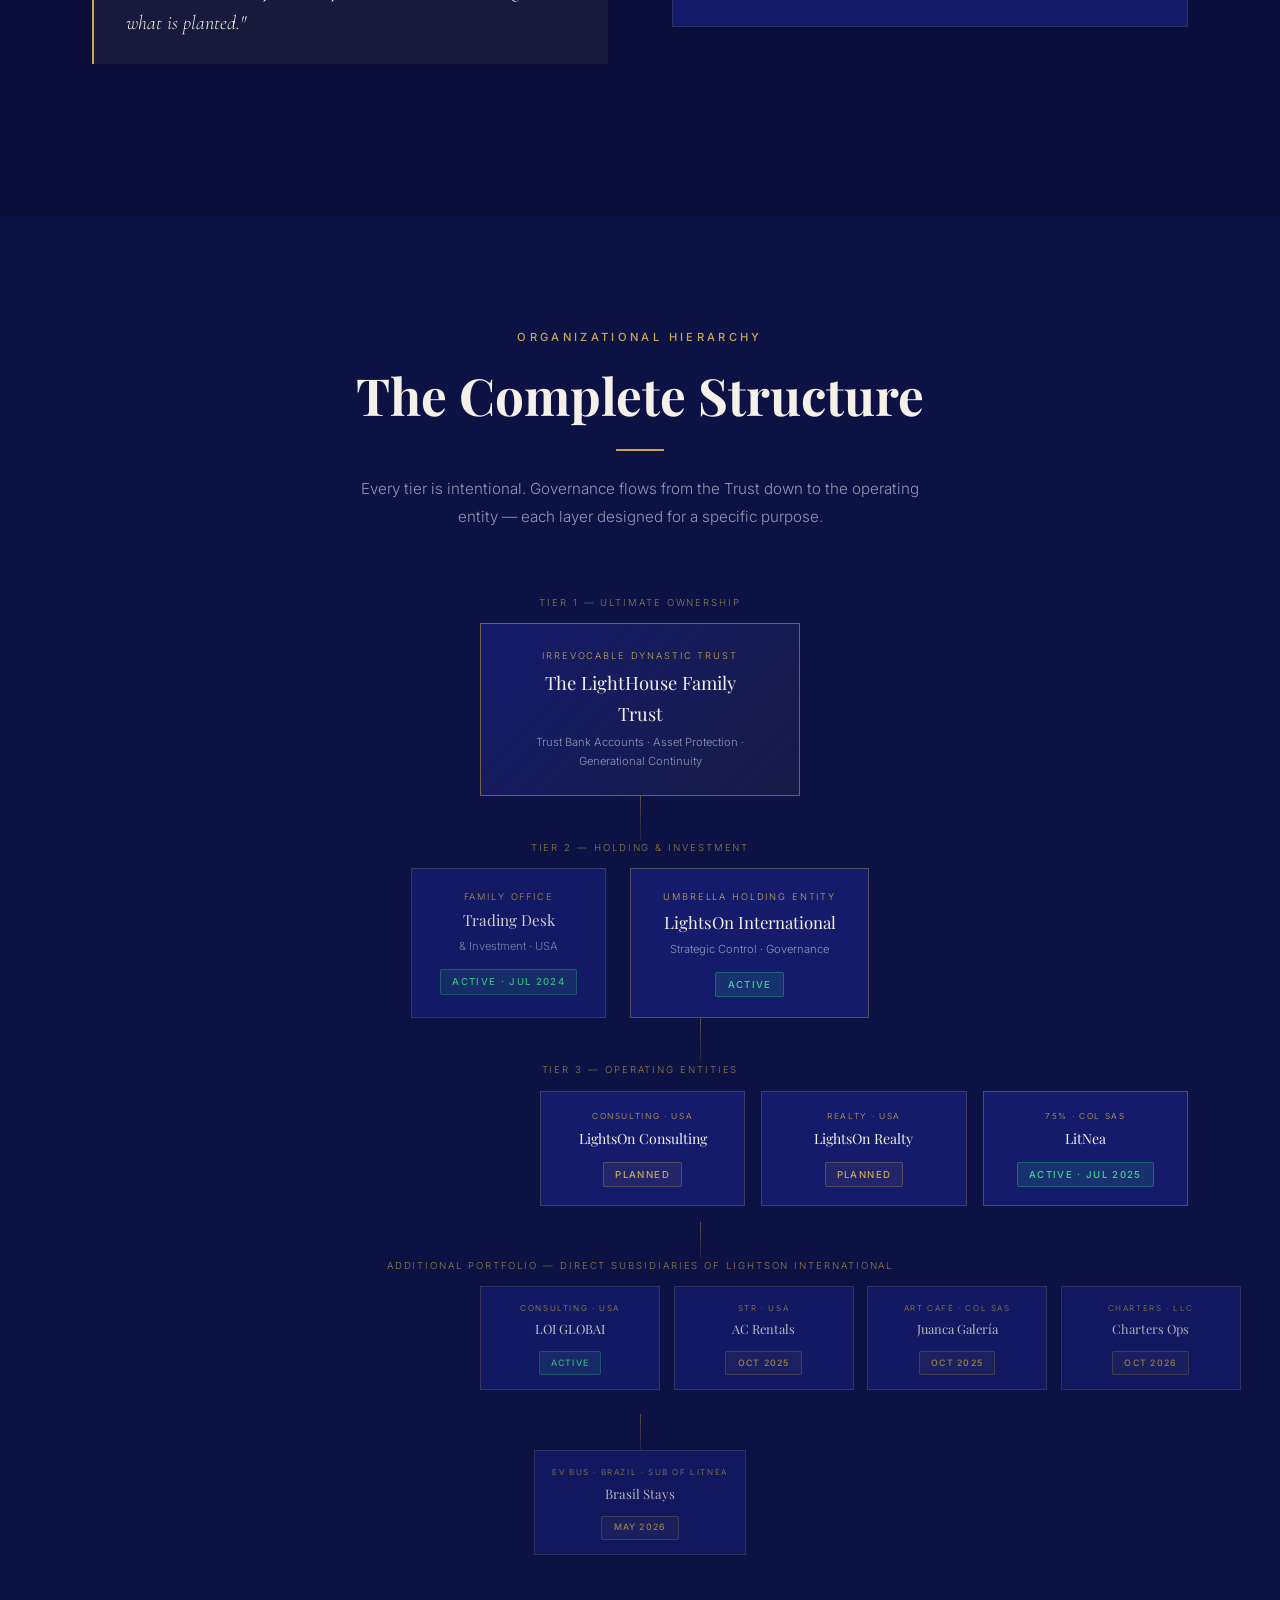
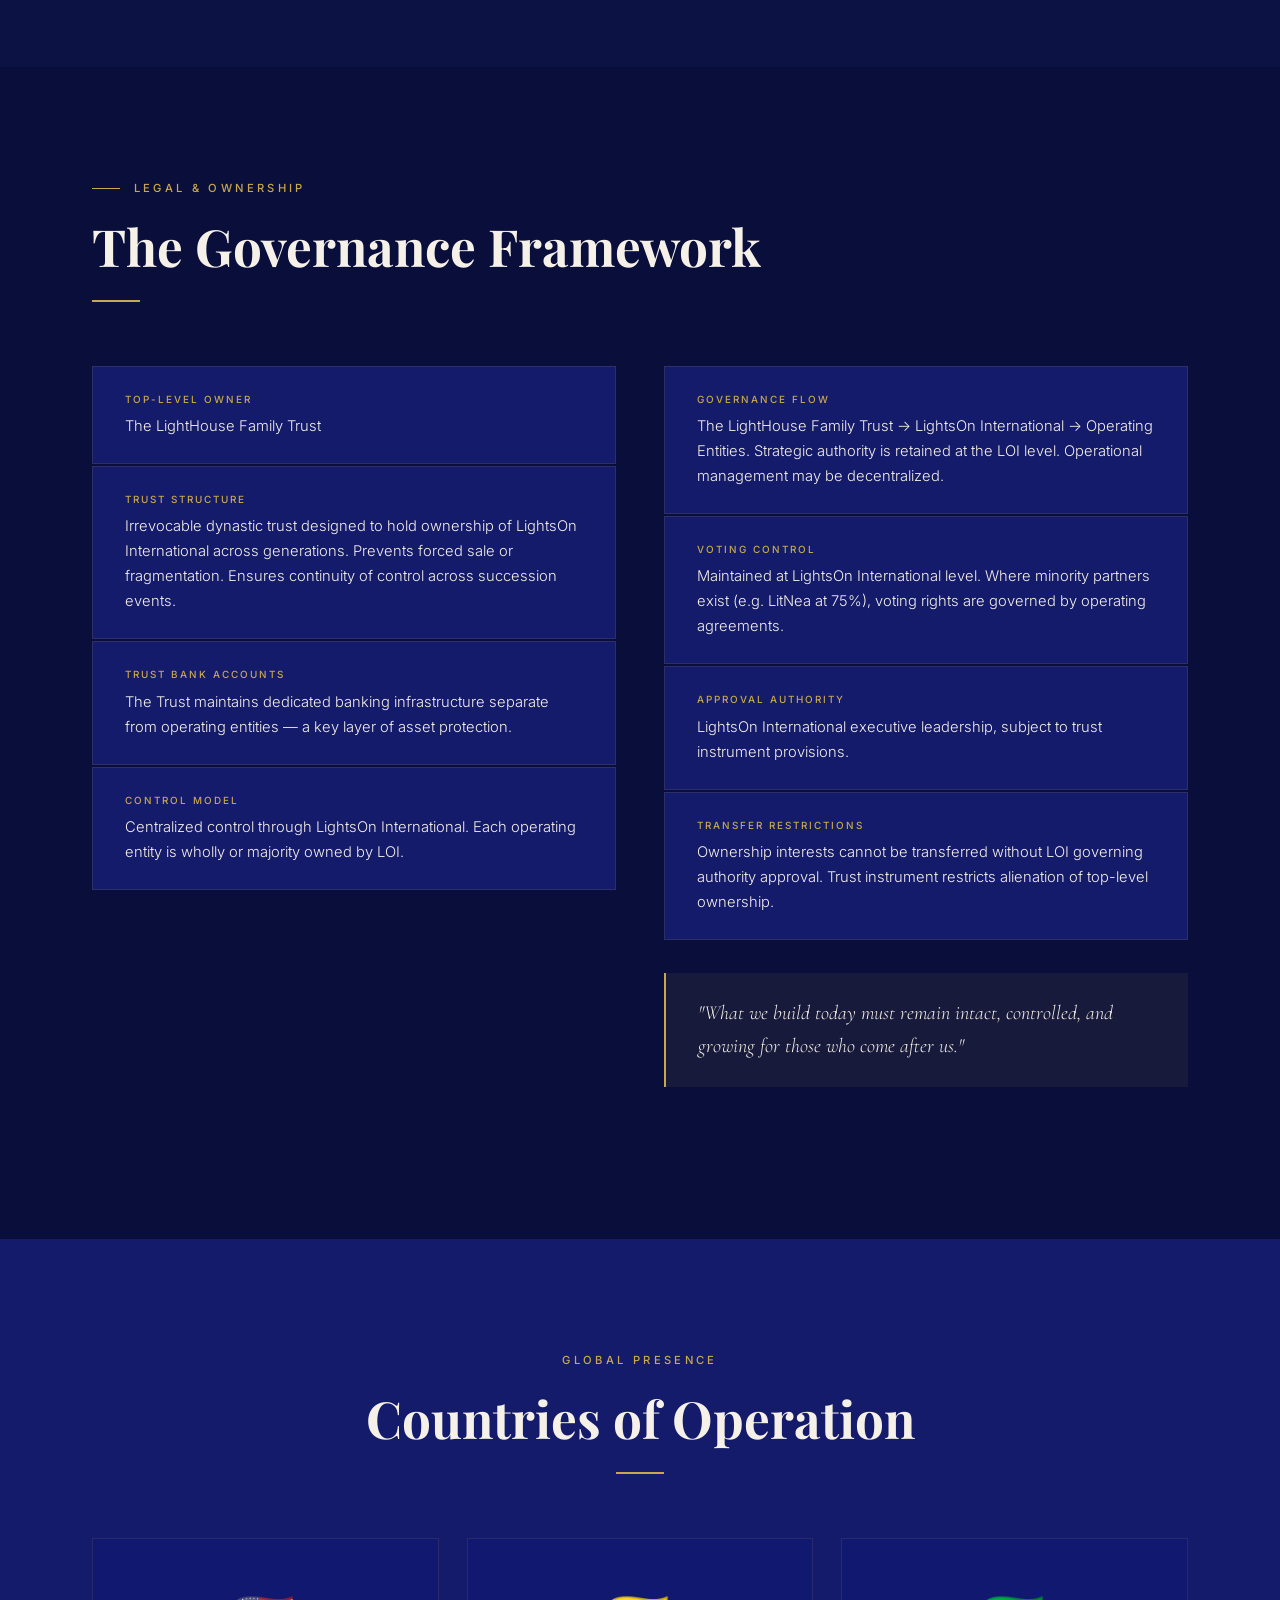
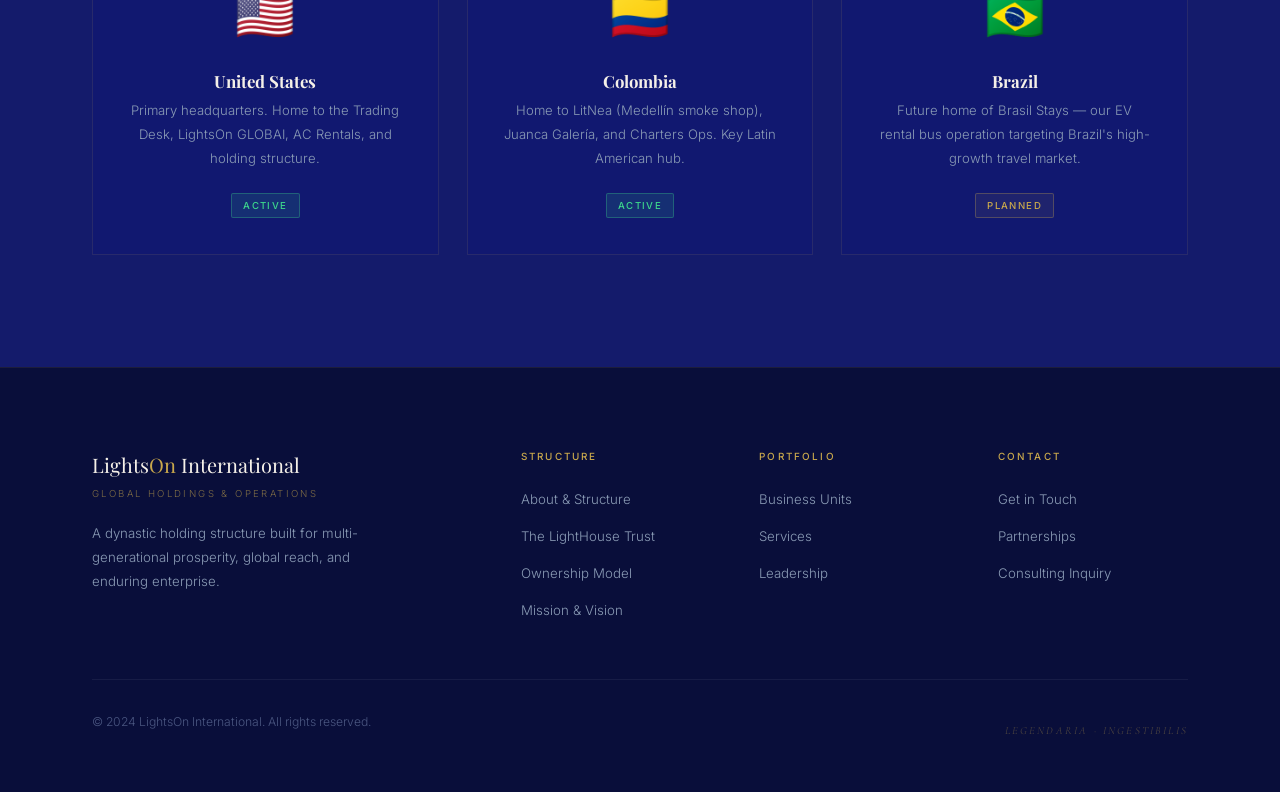
==== commit 2706fe98: "Rebuild website with correct brand identity and structure - Deep royal navy/indigo + gold color sche" ====
--- a/about.html
+++ b/about.html
@@ -1,112 +1,128 @@
 <!DOCTYPE html>
 <html lang="en">
 <head>
-  <meta charset="UTF-8" />
-  <meta name="viewport" content="width=device-width, initial-scale=1.0" />
+  <meta charset="UTF-8"/>
+  <meta name="viewport" content="width=device-width, initial-scale=1.0"/>
   <title>About &amp; Structure — LightsOn International</title>
-  <meta name="description" content="Learn about LightsOn International's trust-centered ownership model, organizational hierarchy, mission, vision, and global operational structure." />
-  <link rel="stylesheet" href="css/styles.css" />
+  <meta name="description" content="The LightHouse Family Trust, LightsOn International's ownership model, organizational hierarchy, mission, vision, and governance framework."/>
+  <link rel="stylesheet" href="css/styles.css"/>
 </head>
 <body>
 
-<!-- ── Navigation ─────────────────────────────────────────── -->
+<!-- NAV -->
 <nav class="nav" role="navigation" aria-label="Main navigation">
   <div class="nav__inner">
-    <a href="index.html" class="nav__logo" aria-label="LightsOn International home">
-      <span class="nav__logo-name">Lights<span>On</span> International</span>
-      <span class="nav__logo-sub">Global Holdings &amp; Operations</span>
+    <a href="index.html" class="nav__logo">
+      <svg class="nav__logo-svg" viewBox="0 0 60 68" fill="none" aria-hidden="true">
+        <polygon points="30,2 58,64 2,64" stroke="#C9A84C" stroke-width="1.4" fill="rgba(201,168,76,0.04)"/>
+        <polygon points="30,12 52,58 8,58" stroke="rgba(201,168,76,0.2)" stroke-width="0.6" fill="none"/>
+        <path d="M26,16 L30,8 L34,16 L32,13 L30,17 L28,13Z" fill="#C9A84C"/>
+        <line x1="20" y1="44" x2="37" y2="30" stroke="#C9A84C" stroke-width="1.2" stroke-linecap="round"/>
+        <polygon points="20,44 17,48 22,45" fill="#C9A84C"/>
+        <line x1="40" y1="44" x2="23" y2="30" stroke="#C9A84C" stroke-width="1.2" stroke-linecap="round"/>
+        <polygon points="40,44 43,48 38,45" fill="#C9A84C"/>
+        <rect x="12" y="52" width="36" height="9" rx="1" fill="rgba(9,14,58,0.9)" stroke="#C9A84C" stroke-width="0.8"/>
+        <text x="30" y="59.5" text-anchor="middle" font-family="serif" font-size="5.5" font-weight="700" fill="#C9A84C" letter-spacing="1">LIGHTSON</text>
+      </svg>
+      <div class="nav__logo-text">
+        <div class="nav__logo-name">Lights<span>On</span> International</div>
+        <div class="nav__logo-sub">Legendaria · Ingestibilis</div>
+      </div>
     </a>
     <ul class="nav__links" role="list">
       <li><a href="index.html">Home</a></li>
       <li><a href="about.html">About</a></li>
       <li><a href="leadership.html">Leadership</a></li>
-      <li><a href="businesses.html">Business Units</a></li>
+      <li><a href="businesses.html">Portfolio</a></li>
       <li><a href="services.html">Services</a></li>
       <li><a href="contact.html">Contact</a></li>
     </ul>
-    <button class="nav__toggle" aria-label="Toggle navigation" aria-expanded="false">
-      <span></span><span></span><span></span>
-    </button>
+    <button class="nav__toggle" aria-label="Toggle menu" aria-expanded="false"><span></span><span></span><span></span></button>
   </div>
 </nav>
 
-<!-- ── Page Hero ──────────────────────────────────────────── -->
-<header class="page-hero" role="banner">
+<!-- PAGE HERO -->
+<header class="page-hero">
+  <div class="light-ray" aria-hidden="true"></div>
   <div class="container">
     <div class="page-hero__inner">
       <p class="overline">About LightsOn International</p>
-      <h1>Structure. Discipline.<br><em style="font-style:italic; color: var(--gold);">Enduring Purpose.</em></h1>
-      <div class="gold-line"></div>
-      <p style="color: var(--gray); font-size: 1.05rem; line-height: 1.8; max-width: 580px; margin-top: 1rem;">
-        LightsOn International is structured around trust-centered ownership and disciplined
-        governance. From its foundation in The Light Trust to its operating subsidiaries
-        across multiple continents, every element of the organization is designed for
+      <h1>Structure.<br><span class="italic-gold">Discipline.</span><br>Enduring Purpose.</h1>
+      <div class="rule"></div>
+      <p style="color:var(--gray);font-size:1rem;line-height:1.85;max-width:540px;margin-top:1rem;">
+        From The LightHouse Family Trust at the apex to operating entities across
+        three countries — every element of this organization is engineered for
         longevity, control, and generational impact.
       </p>
     </div>
   </div>
 </header>
 
-<!-- ── Mission & Vision ───────────────────────────────────── -->
-<section id="mission" class="section section--dark" aria-labelledby="mission-heading">
-  <div class="container">
-    <div class="grid-2" style="gap: 4rem; align-items: start;">
-      <div class="fade-in">
-        <div class="section-header">
-          <p class="section-header__eyebrow">Mission</p>
-          <h2 id="mission-heading">What Drives Us</h2>
-          <div class="gold-line"></div>
-        </div>
-        <p style="color: var(--gray); line-height: 1.85; font-size: 0.95rem;">
+<!-- MISSION & VISION -->
+<section id="mission" class="section section--dark" aria-labelledby="mv-h">
+  <div class="container">
+    <div class="grid-2" style="gap:4rem;align-items:start;">
+      <div class="fi fi--left">
+        <div class="sh">
+          <p class="overline">Mission</p>
+          <h2 id="mv-h">What Drives Us</h2>
+          <div class="rule"></div>
+        </div>
+        <p style="color:var(--gray);line-height:1.85;font-size:.95rem;">
           To build, protect, and expand a portfolio of strategically aligned businesses
           across global markets through disciplined ownership, trust-centered governance,
           and long-term value creation.
         </p>
-        <div style="margin-top: 2.5rem;">
-          <div class="section-header">
-            <p class="section-header__eyebrow">Vision</p>
-            <h2 style="font-size: 1.75rem;">Where We're Headed</h2>
-            <div class="gold-line"></div>
-          </div>
-          <p style="color: var(--gray); line-height: 1.85; font-size: 0.95rem;">
-            To become a premier international holding and operating structure recognized for
-            integrity, multi-generational prosperity, and transformative impact across
-            industries and continents.
-          </p>
-        </div>
-      </div>
-      <div class="fade-in">
-        <div style="display: flex; flex-direction: column; gap: 0;">
-          <div class="structure-block">
-            <div class="structure-block__key">Brand Keywords</div>
-            <div class="structure-block__value">
-              <div class="jurisdiction-list" style="margin-top: 0.5rem;">
-                <div class="jurisdiction-tag" style="font-size: 0.7rem;">Trust</div>
-                <div class="jurisdiction-tag" style="font-size: 0.7rem;">Legacy</div>
-                <div class="jurisdiction-tag" style="font-size: 0.7rem;">Global</div>
-                <div class="jurisdiction-tag" style="font-size: 0.7rem;">Excellence</div>
-                <div class="jurisdiction-tag" style="font-size: 0.7rem;">Structure</div>
-                <div class="jurisdiction-tag" style="font-size: 0.7rem;">Illumination</div>
-                <div class="jurisdiction-tag" style="font-size: 0.7rem;">Integrity</div>
-                <div class="jurisdiction-tag" style="font-size: 0.7rem;">Endurance</div>
+        <div style="margin-top:2.5rem;" class="sh">
+          <p class="overline">Vision</p>
+          <h3 style="font-family:var(--font-head);font-size:1.6rem;">Where We're Headed</h3>
+          <div class="rule"></div>
+        </div>
+        <p style="color:var(--gray);line-height:1.85;font-size:.95rem;">
+          To become a premier international holding and operating structure recognized for
+          integrity, multi-generational prosperity, and transformative impact across
+          industries and continents.
+        </p>
+        <div class="callout">
+          <p>"We illuminate the path. We protect what is built. We grow what is planted."</p>
+        </div>
+      </div>
+      <div class="fi fi--right">
+        <div style="display:flex;flex-direction:column;gap:1px;">
+          <div class="data-block">
+            <div class="data-block__key">Brand Identity</div>
+            <div class="data-block__val">
+              <div class="jtag-row" style="margin-top:.5rem;">
+                <div class="jtag" style="font-size:.68rem;">Light</div>
+                <div class="jtag" style="font-size:.68rem;">Truth</div>
+                <div class="jtag" style="font-size:.68rem;">Growth</div>
+                <div class="jtag" style="font-size:.68rem;">Dynasty</div>
+                <div class="jtag" style="font-size:.68rem;">Legacy</div>
+                <div class="jtag" style="font-size:.68rem;">Excellence</div>
+                <div class="jtag" style="font-size:.68rem;">Integrity</div>
+                <div class="jtag" style="font-size:.68rem;">Global</div>
               </div>
             </div>
           </div>
-          <div class="structure-block">
-            <div class="structure-block__key">Headquarters</div>
-            <div class="structure-block__value">United States</div>
-          </div>
-          <div class="structure-block">
-            <div class="structure-block__key">Jurisdictions</div>
-            <div class="structure-block__value">United States · Colombia · Panama · Brazil</div>
-          </div>
-          <div class="structure-block">
-            <div class="structure-block__key">Ownership Policy</div>
-            <div class="structure-block__value">Minimum 75% ownership stake in all controlled entities</div>
-          </div>
-          <div class="structure-block">
-            <div class="structure-block__key">Governing Philosophy</div>
-            <div class="structure-block__value">Trust-centered, dynasty-focused, asset-protective governance</div>
+          <div class="data-block">
+            <div class="data-block__key">Motto</div>
+            <div class="data-block__val" style="font-family:var(--font-accent);font-style:italic;font-size:1.1rem;color:var(--gold);">Legendaria · Ingestibilis</div>
+          </div>
+          <div class="data-block">
+            <div class="data-block__key">Headquarters</div>
+            <div class="data-block__val">United States</div>
+          </div>
+          <div class="data-block">
+            <div class="data-block__key">Active Since</div>
+            <div class="data-block__val">2024 — Trading Desk, first entity launched July 2024</div>
+          </div>
+          <div class="data-block">
+            <div class="data-block__key">Jurisdictions</div>
+            <div class="data-block__val">United States · Colombia · Brazil</div>
+          </div>
+          <div class="data-block">
+            <div class="data-block__key">Financial Target</div>
+            <div class="data-block__val">$94,200 / month net income · $1,585,000 total investment</div>
           </div>
         </div>
       </div>
@@ -114,225 +130,213 @@
   </div>
 </section>
 
-<!-- ── Organizational Hierarchy ───────────────────────────── -->
-<section class="section section--navy" aria-labelledby="hierarchy-heading">
-  <div class="container">
-    <div class="section-header section-header--center fade-in">
-      <p class="section-header__eyebrow">Organizational Hierarchy</p>
-      <h2 id="hierarchy-heading">The Full Structure</h2>
-      <div class="gold-line gold-line--center"></div>
-      <p class="section-header__body">
-        Every tier of the LightsOn structure is intentional — from the trust at the apex
-        to the operating entities at the market level.
-      </p>
-    </div>
-
-    <!-- Tier 1 -->
-    <div style="margin-bottom: 0.5rem; text-align: center;" class="fade-in">
-      <p class="overline" style="font-size: 0.6rem;">Tier 1 — Ultimate Ownership</p>
-    </div>
-    <div class="hierarchy__tier fade-in" style="margin-bottom: 0.5rem;">
-      <div class="hierarchy__node hierarchy__node--top" style="max-width: 320px; width: 100%;">
-        <div class="hierarchy__node-label">Dynastic Trust</div>
-        <div class="hierarchy__node-name" style="font-size: 1.1rem;">The Light Trust</div>
-        <p style="font-size: 0.72rem; color: var(--gray); margin-top: 0.4rem;">Irrevocable · Asset Protection · Generational Continuity</p>
-      </div>
-    </div>
-    <div class="hierarchy__connector" style="height: 50px;"></div>
-
-    <!-- Tier 2 -->
-    <div style="margin-bottom: 0.5rem; text-align: center;" class="fade-in">
-      <p class="overline" style="font-size: 0.6rem;">Tier 2 — Holding Structure</p>
-    </div>
-    <div class="hierarchy__tier fade-in" style="margin-bottom: 0.5rem;">
-      <div class="hierarchy__node hierarchy__node--top" style="max-width: 360px; width: 100%;">
-        <div class="hierarchy__node-label">Umbrella Holding Entity</div>
-        <div class="hierarchy__node-name" style="font-size: 1.1rem;">LightsOn International</div>
-        <p style="font-size: 0.72rem; color: var(--gray); margin-top: 0.4rem;">Governance · Strategic Control · Portfolio Management</p>
-      </div>
-    </div>
-    <div class="hierarchy__connector" style="height: 50px;"></div>
-
-    <!-- Tier 3 -->
-    <div style="margin-bottom: 1.5rem; text-align: center;" class="fade-in">
-      <p class="overline" style="font-size: 0.6rem;">Tier 3 — Operating Entities</p>
-    </div>
-    <div class="grid-3 fade-in" style="gap: 1rem;">
-      <div class="hierarchy__node" style="text-align: center; padding: 1.5rem;">
-        <div class="hierarchy__node-label">Consulting · U.S.</div>
-        <div class="hierarchy__node-name">LightsOn Consulting &amp; Management Corp</div>
-        <p style="font-size: 0.72rem; color: var(--gray); margin-top: 0.5rem; line-height: 1.6;">Business consulting and management services</p>
-        <div style="margin-top: 1rem;"><span class="badge badge--active">Active</span></div>
-      </div>
-      <div class="hierarchy__node" style="text-align: center; padding: 1.5rem;">
-        <div class="hierarchy__node-label">Technology · U.S.</div>
-        <div class="hierarchy__node-name">LitNea</div>
-        <p style="font-size: 0.72rem; color: var(--gray); margin-top: 0.5rem; line-height: 1.6;">Technology ventures and digital innovation</p>
-        <div style="margin-top: 1rem;"><span class="badge badge--active">Active</span></div>
-      </div>
-      <div class="hierarchy__node" style="text-align: center; padding: 1.5rem; opacity: 0.75;">
-        <div class="hierarchy__node-label">Realty · U.S.</div>
-        <div class="hierarchy__node-name">LightsOn Realty</div>
-        <p style="font-size: 0.72rem; color: var(--gray); margin-top: 0.5rem; line-height: 1.6;">Real estate acquisition and management</p>
-        <div style="margin-top: 1rem;"><span class="badge badge--planned">Planned</span></div>
-      </div>
-      <div class="hierarchy__node" style="text-align: center; padding: 1.5rem; opacity: 0.75;">
-        <div class="hierarchy__node-label">Capital · U.S.</div>
-        <div class="hierarchy__node-name">LightsOn Capital</div>
-        <p style="font-size: 0.72rem; color: var(--gray); margin-top: 0.5rem; line-height: 1.6;">Investment and capital management</p>
-        <div style="margin-top: 1rem;"><span class="badge badge--planned">Planned</span></div>
-      </div>
-      <div class="hierarchy__node" style="text-align: center; padding: 1.5rem; opacity: 0.7;">
-        <div class="hierarchy__node-label">Operations · Intl.</div>
-        <div class="hierarchy__node-name">International Entities</div>
-        <p style="font-size: 0.72rem; color: var(--gray); margin-top: 0.5rem; line-height: 1.6;">Colombia · Panama · Brazil</p>
-        <div style="margin-top: 1rem;"><span class="badge badge--planned">Planned</span></div>
-      </div>
-      <div class="hierarchy__node" style="text-align: center; padding: 1.5rem; opacity: 0.5; border-style: dashed;">
-        <div class="hierarchy__node-label">Future</div>
-        <div class="hierarchy__node-name">New Ventures</div>
-        <p style="font-size: 0.72rem; color: var(--gray); margin-top: 0.5rem; line-height: 1.6;">Structure designed for ongoing expansion</p>
-        <div style="margin-top: 1rem;"><span class="badge badge--coming-soon">TBD</span></div>
+<!-- ORG HIERARCHY -->
+<section class="section section--navy" aria-labelledby="org-h">
+  <div class="container">
+    <div class="sh sh--center fi">
+      <p class="overline">Organizational Hierarchy</p>
+      <h2 id="org-h">The Complete Structure</h2>
+      <div class="rule rule--center"></div>
+      <p class="sh__body">Every tier is intentional. Governance flows from the Trust down to the operating entity — each layer designed for a specific purpose.</p>
+    </div>
+
+    <!-- Tier 1: Trust -->
+    <div style="text-align:center;margin-bottom:0;" class="fi">
+      <p style="font-size:.6rem;letter-spacing:.2em;text-transform:uppercase;color:var(--gold);opacity:.7;margin-bottom:.75rem;">Tier 1 — Ultimate Ownership</p>
+      <div style="display:inline-block;">
+        <div class="org-node org-node--apex" style="max-width:320px;padding:1.5rem 2.5rem;">
+          <div class="org-node__label">Irrevocable Dynastic Trust</div>
+          <div class="org-node__name" style="font-size:1.15rem;">The LightHouse Family Trust</div>
+          <div class="org-node__sub">Trust Bank Accounts · Asset Protection · Generational Continuity</div>
+        </div>
+      </div>
+    </div>
+    <div class="org-connector" style="height:44px;"></div>
+
+    <!-- Tier 2: Family Office + LOI side by side -->
+    <div style="text-align:center;margin-bottom:0;" class="fi">
+      <p style="font-size:.6rem;letter-spacing:.2em;text-transform:uppercase;color:var(--gold);opacity:.7;margin-bottom:.75rem;">Tier 2 — Holding &amp; Investment</p>
+      <div style="display:flex;justify-content:center;gap:1.5rem;flex-wrap:wrap;">
+        <div class="org-node" style="min-width:190px;padding:1.25rem 1.75rem;opacity:.85;">
+          <div class="org-node__label">Family Office</div>
+          <div class="org-node__name">Trading Desk</div>
+          <div class="org-node__sub">&amp; Investment · USA</div>
+          <div style="margin-top:.6rem;"><span class="badge badge--active">Active · Jul 2024</span></div>
+        </div>
+        <div class="org-node org-node--holding" style="min-width:220px;padding:1.25rem 2rem;">
+          <div class="org-node__label">Umbrella Holding Entity</div>
+          <div class="org-node__name" style="font-size:1.05rem;">LightsOn International</div>
+          <div class="org-node__sub">Strategic Control · Governance</div>
+          <div style="margin-top:.6rem;"><span class="badge badge--active">Active</span></div>
+        </div>
+      </div>
+    </div>
+    <div class="org-connector" style="height:44px;margin-left:calc(50% + 60px);"></div>
+
+    <!-- Tier 3: Operating entities -->
+    <div style="text-align:center;" class="fi">
+      <p style="font-size:.6rem;letter-spacing:.2em;text-transform:uppercase;color:var(--gold);opacity:.7;margin-bottom:.75rem;">Tier 3 — Operating Entities</p>
+      <div style="display:grid;grid-template-columns:repeat(3,1fr);gap:1rem;max-width:700px;margin:0 auto 1rem;margin-left:calc(50% - 100px);">
+        <div class="org-node" style="padding:1.1rem;">
+          <div class="org-node__label" style="font-size:.52rem;">Consulting · USA</div>
+          <div class="org-node__name" style="font-size:.88rem;">LightsOn Consulting</div>
+          <div style="margin-top:.5rem;"><span class="badge badge--planned">Planned</span></div>
+        </div>
+        <div class="org-node" style="padding:1.1rem;">
+          <div class="org-node__label" style="font-size:.52rem;">Realty · USA</div>
+          <div class="org-node__name" style="font-size:.88rem;">LightsOn Realty</div>
+          <div style="margin-top:.5rem;"><span class="badge badge--planned">Planned</span></div>
+        </div>
+        <div class="org-node" style="padding:1.1rem;border-color:rgba(201,168,76,.35);">
+          <div class="org-node__label" style="font-size:.52rem;">75% · COL SAS</div>
+          <div class="org-node__name" style="font-size:.88rem;">LitNea</div>
+          <div style="margin-top:.5rem;"><span class="badge badge--active">Active · Jul 2025</span></div>
+        </div>
+      </div>
+    </div>
+
+    <!-- Tier 3b: Additional portfolio companies -->
+    <div class="org-connector" style="margin-left:calc(50% + 60px);"></div>
+    <div style="text-align:center;" class="fi">
+      <p style="font-size:.6rem;letter-spacing:.2em;text-transform:uppercase;color:var(--gold);opacity:.7;margin-bottom:.75rem;">Additional Portfolio — Direct subsidiaries of LightsOn International</p>
+      <div style="display:grid;grid-template-columns:repeat(4,1fr);gap:.85rem;max-width:780px;margin:0 auto;margin-left:calc(50% - 160px);">
+        <div class="org-node" style="padding:.9rem;opacity:.8;">
+          <div class="org-node__label" style="font-size:.5rem;">Consulting · USA</div>
+          <div class="org-node__name" style="font-size:.8rem;">LOI GLOBAI</div>
+          <div style="margin-top:.4rem;"><span class="badge badge--active" style="font-size:.55rem;">Active</span></div>
+        </div>
+        <div class="org-node" style="padding:.9rem;opacity:.75;">
+          <div class="org-node__label" style="font-size:.5rem;">STR · USA</div>
+          <div class="org-node__name" style="font-size:.8rem;">AC Rentals</div>
+          <div style="margin-top:.4rem;"><span class="badge badge--planned" style="font-size:.55rem;">Oct 2025</span></div>
+        </div>
+        <div class="org-node" style="padding:.9rem;opacity:.75;">
+          <div class="org-node__label" style="font-size:.5rem;">Art Café · COL SAS</div>
+          <div class="org-node__name" style="font-size:.8rem;">Juanca Galería</div>
+          <div style="margin-top:.4rem;"><span class="badge badge--planned" style="font-size:.55rem;">Oct 2025</span></div>
+        </div>
+        <div class="org-node" style="padding:.9rem;opacity:.7;">
+          <div class="org-node__label" style="font-size:.5rem;">Charters · LLC</div>
+          <div class="org-node__name" style="font-size:.8rem;">Charters Ops</div>
+          <div style="margin-top:.4rem;"><span class="badge badge--planned" style="font-size:.55rem;">Oct 2026</span></div>
+        </div>
+      </div>
+    </div>
+
+    <!-- LitNea sub: Brasil Stays -->
+    <div style="max-width:220px;margin:1.5rem auto 0;text-align:center;" class="fi">
+      <div class="org-connector" style="margin-left:auto;margin-right:auto;"></div>
+      <div class="org-node" style="opacity:.72;padding:.9rem 1.1rem;">
+        <div class="org-node__label" style="font-size:.5rem;">EV Bus · Brazil · Sub of LitNea</div>
+        <div class="org-node__name" style="font-size:.82rem;">Brasil Stays</div>
+        <div style="margin-top:.4rem;"><span class="badge badge--planned" style="font-size:.55rem;">May 2026</span></div>
       </div>
     </div>
   </div>
 </section>
 
-<!-- ── Legal & Ownership Structure ────────────────────────── -->
-<section id="ownership" class="section section--dark" aria-labelledby="ownership-heading">
-  <div class="container">
-    <div class="section-header fade-in">
-      <p class="section-header__eyebrow">Legal &amp; Ownership</p>
-      <h2 id="ownership-heading">The Governance Framework</h2>
-      <div class="gold-line"></div>
-    </div>
-    <div class="grid-2" style="gap: 3rem; align-items: start;">
-      <div class="fade-in">
-        <div id="trust" style="display: flex; flex-direction: column; gap: 1px;">
-          <div class="structure-block">
-            <div class="structure-block__key">Top-Level Owner</div>
-            <div class="structure-block__value">The Light Trust</div>
-          </div>
-          <div class="structure-block">
-            <div class="structure-block__key">Trust Structure</div>
-            <div class="structure-block__value">
-              The Light Trust is an irrevocable dynastic trust designed to hold ownership of
-              LightsOn International across generations. It is structured to provide asset
-              protection, prevent forced sale or fragmentation, and ensure continuity of
-              control across succession events.
-            </div>
-          </div>
-          <div class="structure-block">
-            <div class="structure-block__key">Control Model</div>
-            <div class="structure-block__value">
-              Centralized control through LightsOn International with a minimum 75% ownership
-              requirement in all controlled entities.
-            </div>
-          </div>
-          <div class="structure-block">
-            <div class="structure-block__key">Voting Control</div>
-            <div class="structure-block__value">
-              Maintained at LightsOn International level. Minority partners have limited
-              voting rights per operating agreements.
-            </div>
-          </div>
-        </div>
-      </div>
-      <div class="fade-in">
-        <div style="display: flex; flex-direction: column; gap: 1px;">
-          <div class="structure-block">
-            <div class="structure-block__key">Ownership Policy</div>
-            <div class="structure-block__value">
-              LightsOn International must own at least 75% of any entity classified as a
-              controlled subsidiary or operating entity within the portfolio.
-            </div>
-          </div>
-          <div class="structure-block">
-            <div class="structure-block__key">Approval Authority</div>
-            <div class="structure-block__value">
-              LightsOn International executive leadership, subject to trust instrument provisions.
-            </div>
-          </div>
-          <div class="structure-block">
-            <div class="structure-block__key">Governance Flow</div>
-            <div class="structure-block__value">
-              Governance decisions flow from The Light Trust → LightsOn International →
-              subsidiary entities. Each entity may have its own operational management but
-              strategic authority is retained at the LightsOn International level.
-            </div>
-          </div>
-          <div class="structure-block">
-            <div class="structure-block__key">Transfer Restrictions</div>
-            <div class="structure-block__value">
-              Ownership interests may not be transferred without approval of LightsOn
-              International governing authority. The trust instrument restricts alienation
-              of top-level ownership.
-            </div>
-          </div>
-        </div>
-        <div class="callout" style="margin-top: 2rem;">
-          <p>"Every element of this structure exists to ensure that what we build today remains intact, controlled, and expanding for those who come after us."</p>
+<!-- LEGAL & OWNERSHIP -->
+<section id="ownership" class="section section--dark" aria-labelledby="own-h">
+  <div class="container">
+    <div class="sh fi">
+      <p class="overline">Legal &amp; Ownership</p>
+      <h2 id="own-h">The Governance Framework</h2>
+      <div class="rule"></div>
+    </div>
+    <div class="grid-2" style="gap:3rem;align-items:start;">
+      <div class="fi fi--left">
+        <div style="display:flex;flex-direction:column;gap:1px;" id="trust">
+          <div class="data-block">
+            <div class="data-block__key">Top-Level Owner</div>
+            <div class="data-block__val">The LightHouse Family Trust</div>
+          </div>
+          <div class="data-block">
+            <div class="data-block__key">Trust Structure</div>
+            <div class="data-block__val">Irrevocable dynastic trust designed to hold ownership of LightsOn International across generations. Prevents forced sale or fragmentation. Ensures continuity of control across succession events.</div>
+          </div>
+          <div class="data-block">
+            <div class="data-block__key">Trust Bank Accounts</div>
+            <div class="data-block__val">The Trust maintains dedicated banking infrastructure separate from operating entities — a key layer of asset protection.</div>
+          </div>
+          <div class="data-block">
+            <div class="data-block__key">Control Model</div>
+            <div class="data-block__val">Centralized control through LightsOn International. Each operating entity is wholly or majority owned by LOI.</div>
+          </div>
+        </div>
+      </div>
+      <div class="fi fi--right">
+        <div style="display:flex;flex-direction:column;gap:1px;">
+          <div class="data-block">
+            <div class="data-block__key">Governance Flow</div>
+            <div class="data-block__val">The LightHouse Family Trust → LightsOn International → Operating Entities. Strategic authority is retained at the LOI level. Operational management may be decentralized.</div>
+          </div>
+          <div class="data-block">
+            <div class="data-block__key">Voting Control</div>
+            <div class="data-block__val">Maintained at LightsOn International level. Where minority partners exist (e.g. LitNea at 75%), voting rights are governed by operating agreements.</div>
+          </div>
+          <div class="data-block">
+            <div class="data-block__key">Approval Authority</div>
+            <div class="data-block__val">LightsOn International executive leadership, subject to trust instrument provisions.</div>
+          </div>
+          <div class="data-block">
+            <div class="data-block__key">Transfer Restrictions</div>
+            <div class="data-block__val">Ownership interests cannot be transferred without LOI governing authority approval. Trust instrument restricts alienation of top-level ownership.</div>
+          </div>
+        </div>
+        <div class="callout" style="margin-top:2rem;">
+          <p>"What we build today must remain intact, controlled, and growing for those who come after us."</p>
         </div>
       </div>
     </div>
   </div>
 </section>
 
-<!-- ── Global Presence ────────────────────────────────────── -->
-<section class="section section--navy-mid" aria-labelledby="global-heading">
-  <div class="container">
-    <div class="section-header section-header--center fade-in">
-      <p class="section-header__eyebrow">Global Presence</p>
-      <h2 id="global-heading">Countries of Operation</h2>
-      <div class="gold-line gold-line--center"></div>
-    </div>
-    <div class="grid-4 fade-in">
-      <div class="card" style="text-align: center;">
-        <div style="font-size: 2.5rem; margin-bottom: 1rem;">🇺🇸</div>
-        <h3 style="font-size: 1rem; margin-bottom: 0.5rem;">United States</h3>
-        <p class="card__body" style="font-size: 0.8rem;">Primary headquarters and core operations</p>
-        <div style="margin-top: 1rem;"><span class="badge badge--active">Active</span></div>
-      </div>
-      <div class="card" style="text-align: center;">
-        <div style="font-size: 2.5rem; margin-bottom: 1rem;">🇨🇴</div>
-        <h3 style="font-size: 1rem; margin-bottom: 0.5rem;">Colombia</h3>
-        <p class="card__body" style="font-size: 0.8rem;">Regional commerce and consulting</p>
-        <div style="margin-top: 1rem;"><span class="badge badge--planned">Planned</span></div>
-      </div>
-      <div class="card" style="text-align: center;">
-        <div style="font-size: 2.5rem; margin-bottom: 1rem;">🇵🇦</div>
-        <h3 style="font-size: 1rem; margin-bottom: 0.5rem;">Panama</h3>
-        <p class="card__body" style="font-size: 0.8rem;">International commerce and structuring</p>
-        <div style="margin-top: 1rem;"><span class="badge badge--planned">Planned</span></div>
-      </div>
-      <div class="card" style="text-align: center;">
-        <div style="font-size: 2.5rem; margin-bottom: 1rem;">🇧🇷</div>
-        <h3 style="font-size: 1rem; margin-bottom: 0.5rem;">Brazil</h3>
-        <p class="card__body" style="font-size: 0.8rem;">Market development and regional ventures</p>
-        <div style="margin-top: 1rem;"><span class="badge badge--planned">Planned</span></div>
+<!-- GLOBAL -->
+<section class="section section--mid" aria-labelledby="glob-h">
+  <div class="container">
+    <div class="sh sh--center fi">
+      <p class="overline">Global Presence</p>
+      <h2 id="glob-h">Countries of Operation</h2>
+      <div class="rule rule--center"></div>
+    </div>
+    <div class="grid-3">
+      <div class="card fi" style="text-align:center;">
+        <div style="font-size:3rem;margin-bottom:1rem;">🇺🇸</div>
+        <h3 style="font-size:1.05rem;margin-bottom:.5rem;">United States</h3>
+        <p class="card__body" style="font-size:.82rem;">Primary headquarters. Home to the Trading Desk, LightsOn GLOBAI, AC Rentals, and holding structure.</p>
+        <div style="margin-top:1rem;"><span class="badge badge--active">Active</span></div>
+      </div>
+      <div class="card fi" style="text-align:center;">
+        <div style="font-size:3rem;margin-bottom:1rem;">🇨🇴</div>
+        <h3 style="font-size:1.05rem;margin-bottom:.5rem;">Colombia</h3>
+        <p class="card__body" style="font-size:.82rem;">Home to LitNea (Medellín smoke shop), Juanca Galería, and Charters Ops. Key Latin American hub.</p>
+        <div style="margin-top:1rem;"><span class="badge badge--active">Active</span></div>
+      </div>
+      <div class="card fi" style="text-align:center;">
+        <div style="font-size:3rem;margin-bottom:1rem;">🇧🇷</div>
+        <h3 style="font-size:1.05rem;margin-bottom:.5rem;">Brazil</h3>
+        <p class="card__body" style="font-size:.82rem;">Future home of Brasil Stays — our EV rental bus operation targeting Brazil's high-growth travel market.</p>
+        <div style="margin-top:1rem;"><span class="badge badge--planned">Planned</span></div>
       </div>
     </div>
   </div>
 </section>
 
-<!-- ── Footer ─────────────────────────────────────────────── -->
+<!-- FOOTER -->
 <footer class="footer" role="contentinfo">
   <div class="container">
-    <div class="footer__inner">
+    <div class="footer__grid">
       <div>
         <div class="footer__brand-name">Lights<span>On</span> International</div>
-        <div class="footer__brand-tag">Global Holdings &amp; Operations</div>
-        <p class="footer__brand-body">
-          An umbrella holding and operating structure built for multi-generational
-          prosperity, global reach, and enduring enterprise.
-        </p>
+        <div class="footer__brand-sub">Global Holdings &amp; Operations</div>
+        <p class="footer__brand-body">A dynastic holding structure built for multi-generational prosperity, global reach, and enduring enterprise.</p>
       </div>
       <div>
         <div class="footer__col-title">Structure</div>
         <ul class="footer__links">
-          <li><a href="about.html">About / Structure</a></li>
+          <li><a href="about.html">About &amp; Structure</a></li>
+          <li><a href="about.html#trust">The LightHouse Trust</a></li>
           <li><a href="about.html#ownership">Ownership Model</a></li>
-          <li><a href="about.html#trust">The Light Trust</a></li>
           <li><a href="about.html#mission">Mission &amp; Vision</a></li>
         </ul>
       </div>
@@ -348,18 +352,17 @@
         <div class="footer__col-title">Contact</div>
         <ul class="footer__links">
           <li><a href="contact.html">Get in Touch</a></li>
-          <li><a href="contact.html">Inquiries</a></li>
           <li><a href="contact.html">Partnerships</a></li>
+          <li><a href="contact.html">Consulting Inquiry</a></li>
         </ul>
       </div>
     </div>
     <div class="footer__bottom">
       <p class="footer__copy">&copy; 2024 LightsOn International. All rights reserved.</p>
-      <p class="footer__trust-note">Held by The Light Trust &mdash; Structured for Generations</p>
+      <p class="footer__motto">Legendaria · Ingestibilis</p>
     </div>
   </div>
 </footer>
-
 <script src="js/main.js"></script>
 </body>
 </html>
--- a/css/styles.css
+++ b/css/styles.css
@@ -1,1122 +1,487 @@
 /* ============================================================
-   LightsOn International — Global Stylesheet
+   LightsOn International — Design System
+   Bold + Luxury · Light / Truth / Growth
    ============================================================ */
 
-@import url('https://fonts.googleapis.com/css2?family=Playfair+Display:ital,wght@0,400;0,600;0,700;1,400;1,600&family=Cormorant+Garamond:ital,wght@0,300;0,400;0,600;1,300;1,400&family=Inter:wght@300;400;500;600&display=swap');
-
-/* ── CSS Variables ─────────────────────────────────────────── */
+@import url('https://fonts.googleapis.com/css2?family=Playfair+Display:ital,wght@0,400;0,600;0,700;0,900;1,400;1,700&family=Cormorant+Garamond:ital,wght@0,300;0,400;0,600;1,300;1,400&family=Inter:wght@300;400;500;600&display=swap');
+
+/* ── Variables ─────────────────────────────────────────────── */
 :root {
-  --navy:       #0A1628;
-  --navy-mid:   #0F1F3D;
-  --navy-light: #1E3A5F;
-  --black:      #06101C;
+  --bg:         #090E3A;
+  --bg-navy:    #0D1245;
+  --bg-mid:     #141B6B;
+  --bg-card:    #111870;
+  --bg-card2:   #192080;
   --gold:       #C9A84C;
   --gold-light: #E8C96A;
   --gold-dim:   #9A7A30;
+  --gold-faint: rgba(201,168,76,0.08);
+  --gold-glow:  rgba(201,168,76,0.22);
   --cream:      #F5F0E8;
-  --cream-dim:  #D4CBBA;
-  --gray:       #8A9BB0;
-  --gray-dark:  #4A5568;
+  --cream-dim:  #C8C0AD;
+  --gray:       #8A9BB5;
+  --gray-dark:  #4A5680;
   --white:      #FFFFFF;
-
-  --font-head:  'Playfair Display', Georgia, serif;
-  --font-body:  'Inter', system-ui, sans-serif;
-  --font-accent:'Cormorant Garamond', Georgia, serif;
-
-  --transition: 0.3s ease;
-  --radius:     4px;
-  --radius-lg:  8px;
-  --shadow:     0 4px 24px rgba(0,0,0,0.4);
-  --shadow-gold:0 0 40px rgba(201,168,76,0.15);
-}
-
-/* ── Reset & Base ──────────────────────────────────────────── */
+  --green:      #3DD68C;
+
+  --font-head:   'Playfair Display', Georgia, serif;
+  --font-body:   'Inter', system-ui, sans-serif;
+  --font-accent: 'Cormorant Garamond', Georgia, serif;
+
+  --ease:       cubic-bezier(0.22, 1, 0.36, 1);
+  --trans:      0.35s var(--ease);
+  --radius:     3px;
+  --shadow:     0 8px 40px rgba(0,0,0,0.5);
+  --glow:       0 0 60px rgba(201,168,76,0.12);
+}
+
+/* ── Reset ─────────────────────────────────────────────────── */
 *, *::before, *::after { box-sizing: border-box; margin: 0; padding: 0; }
-
 html { scroll-behavior: smooth; font-size: 16px; }
-
 body {
-  background: var(--black);
+  background: var(--bg);
   color: var(--cream);
   font-family: var(--font-body);
   font-weight: 300;
   line-height: 1.7;
   -webkit-font-smoothing: antialiased;
-}
-
+  overflow-x: hidden;
+}
 img { max-width: 100%; display: block; }
-a { color: var(--gold); text-decoration: none; transition: color var(--transition); }
+a { color: var(--gold); text-decoration: none; transition: color var(--trans); }
 a:hover { color: var(--gold-light); }
 
 /* ── Typography ────────────────────────────────────────────── */
-h1, h2, h3, h4, h5 {
-  font-family: var(--font-head);
-  font-weight: 600;
-  line-height: 1.25;
-  color: var(--cream);
-}
-
-h1 { font-size: clamp(2.2rem, 5vw, 4rem); }
-h2 { font-size: clamp(1.75rem, 3.5vw, 2.75rem); }
-h3 { font-size: clamp(1.25rem, 2.5vw, 1.75rem); }
-h4 { font-size: 1.1rem; font-weight: 500; }
-h5 { font-size: 0.9rem; letter-spacing: 0.12em; text-transform: uppercase; font-family: var(--font-body); font-weight: 500; }
-
-p { margin-bottom: 1.25rem; }
+h1,h2,h3,h4 { font-family: var(--font-head); font-weight: 700; line-height: 1.15; color: var(--cream); }
+h1 { font-size: clamp(2.8rem, 7vw, 6rem); letter-spacing: -0.02em; }
+h2 { font-size: clamp(2rem, 4vw, 3.25rem); }
+h3 { font-size: clamp(1.3rem, 2.5vw, 1.9rem); }
+h4 { font-size: 1.05rem; font-weight: 600; }
+p  { margin-bottom: 1.2rem; }
 p:last-child { margin-bottom: 0; }
 
-.accent-text {
-  font-family: var(--font-accent);
-  font-style: italic;
-  color: var(--gold);
-  font-size: 1.1em;
-}
-
 .overline {
-  font-size: 0.75rem;
-  letter-spacing: 0.2em;
-  text-transform: uppercase;
-  color: var(--gold);
-  font-weight: 500;
-  display: block;
-  margin-bottom: 0.75rem;
+  font-size: 0.7rem; letter-spacing: 0.3em; text-transform: uppercase;
+  color: var(--gold); font-weight: 500; font-family: var(--font-body);
+  display: flex; align-items: center; gap: 0.85rem;
+}
+.overline::before {
+  content: ''; display: block; width: 28px; height: 1px; background: var(--gold); flex-shrink: 0;
+}
+
+.italic-gold {
+  font-style: italic; color: var(--gold); font-family: var(--font-accent); font-weight: 400;
 }
 
 /* ── Layout ────────────────────────────────────────────────── */
-.container {
-  max-width: 1200px;
-  margin: 0 auto;
-  padding: 0 2rem;
-}
-
-.container--wide {
-  max-width: 1440px;
-  margin: 0 auto;
-  padding: 0 2rem;
-}
-
-.section {
-  padding: 6rem 0;
-}
-
-.section--dark {
-  background: var(--black);
-}
-
-.section--navy {
-  background: var(--navy);
-}
-
-.section--navy-mid {
-  background: var(--navy-mid);
-}
-
-.grid-2 {
-  display: grid;
-  grid-template-columns: 1fr 1fr;
-  gap: 3rem;
-}
-
-.grid-3 {
-  display: grid;
-  grid-template-columns: repeat(3, 1fr);
-  gap: 2rem;
-}
-
-.grid-4 {
-  display: grid;
-  grid-template-columns: repeat(4, 1fr);
-  gap: 2rem;
-}
-
-/* ── Gold Divider ──────────────────────────────────────────── */
-.gold-line {
-  width: 60px;
-  height: 2px;
-  background: var(--gold);
+.container { max-width: 1160px; margin: 0 auto; padding: 0 2rem; }
+.section    { padding: 7rem 0; }
+.section--dark  { background: var(--bg); }
+.section--navy  { background: var(--bg-navy); }
+.section--mid   { background: var(--bg-mid); }
+
+.grid-2 { display: grid; grid-template-columns: 1fr 1fr; gap: 4rem; }
+.grid-3 { display: grid; grid-template-columns: repeat(3,1fr); gap: 1.75rem; }
+.grid-4 { display: grid; grid-template-columns: repeat(4,1fr); gap: 1.5rem; }
+
+/* ── Gold Rule ─────────────────────────────────────────────── */
+.rule {
+  width: 48px; height: 1.5px; background: var(--gold);
   margin: 1.5rem 0;
 }
-
-.gold-line--center { margin: 1.5rem auto; }
+.rule--center { margin: 1.5rem auto; }
+.rule--wide   { width: 80px; }
+
+/* ── Light Ray Effect (hero / sections) ────────────────────── */
+.light-ray {
+  position: absolute; inset: 0; pointer-events: none;
+  background:
+    radial-gradient(ellipse 70% 50% at 50% -10%, rgba(201,168,76,0.18) 0%, transparent 55%),
+    radial-gradient(ellipse 40% 40% at 50% 0%,  rgba(201,168,76,0.08) 0%, transparent 50%);
+}
+.light-ray--left {
+  background: radial-gradient(ellipse 60% 70% at -10% 50%, rgba(201,168,76,0.12) 0%, transparent 55%);
+}
+.light-ray--right {
+  background: radial-gradient(ellipse 60% 70% at 110% 50%, rgba(201,168,76,0.10) 0%, transparent 55%);
+}
+.grid-overlay {
+  position: absolute; inset: 0; pointer-events: none;
+  background-image:
+    linear-gradient(rgba(201,168,76,0.03) 1px, transparent 1px),
+    linear-gradient(90deg, rgba(201,168,76,0.03) 1px, transparent 1px);
+  background-size: 72px 72px;
+  mask-image: radial-gradient(ellipse 80% 60% at 50% 40%, black 0%, transparent 70%);
+}
 
 /* ── Navigation ────────────────────────────────────────────── */
 .nav {
-  position: fixed;
-  top: 0;
-  left: 0;
-  right: 0;
-  z-index: 1000;
-  padding: 1.25rem 0;
-  transition: background var(--transition), padding var(--transition), box-shadow var(--transition);
-}
-
+  position: fixed; top: 0; left: 0; right: 0; z-index: 1000;
+  padding: 1.4rem 0;
+  transition: background var(--trans), padding var(--trans), box-shadow var(--trans);
+}
 .nav.scrolled {
-  background: rgba(6, 16, 28, 0.97);
-  padding: 0.875rem 0;
-  box-shadow: 0 2px 30px rgba(0,0,0,0.5);
-  backdrop-filter: blur(12px);
-}
-
+  background: rgba(9,14,58,0.96);
+  backdrop-filter: blur(16px);
+  padding: 0.9rem 0;
+  box-shadow: 0 1px 0 rgba(201,168,76,0.12), 0 4px 30px rgba(0,0,0,0.4);
+}
 .nav__inner {
-  display: flex;
-  align-items: center;
-  justify-content: space-between;
-  max-width: 1200px;
-  margin: 0 auto;
-  padding: 0 2rem;
-}
-
-.nav__logo {
-  display: flex;
-  flex-direction: column;
-  line-height: 1.1;
-}
-
+  display: flex; align-items: center; justify-content: space-between;
+  max-width: 1160px; margin: 0 auto; padding: 0 2rem;
+}
+.nav__logo { display: flex; align-items: center; gap: 0.85rem; }
+.nav__logo-svg { width: 36px; height: 40px; flex-shrink: 0; }
+.nav__logo-text { line-height: 1.1; }
 .nav__logo-name {
-  font-family: var(--font-head);
-  font-size: 1.25rem;
-  font-weight: 700;
-  color: var(--cream);
-  letter-spacing: 0.02em;
-}
-
+  font-family: var(--font-head); font-size: 1.15rem; font-weight: 700;
+  color: var(--cream); letter-spacing: 0.03em;
+}
 .nav__logo-name span { color: var(--gold); }
-
 .nav__logo-sub {
-  font-size: 0.6rem;
-  letter-spacing: 0.25em;
-  text-transform: uppercase;
-  color: var(--gold);
-  font-weight: 500;
-}
-
-.nav__links {
-  display: flex;
-  list-style: none;
-  gap: 2.5rem;
-  align-items: center;
-}
-
+  font-size: 0.58rem; letter-spacing: 0.28em; text-transform: uppercase;
+  color: rgba(201,168,76,0.65); font-weight: 400;
+}
+.nav__links { display: flex; list-style: none; gap: 2.25rem; align-items: center; }
 .nav__links a {
-  font-size: 0.8rem;
-  letter-spacing: 0.12em;
-  text-transform: uppercase;
-  color: var(--cream-dim);
-  font-weight: 400;
-  transition: color var(--transition);
-  position: relative;
-}
-
+  font-size: 0.76rem; letter-spacing: 0.14em; text-transform: uppercase;
+  color: var(--cream-dim); font-weight: 400; position: relative;
+}
 .nav__links a::after {
-  content: '';
-  position: absolute;
-  bottom: -4px;
-  left: 0;
-  width: 0;
-  height: 1px;
-  background: var(--gold);
-  transition: width var(--transition);
-}
-
-.nav__links a:hover, .nav__links a.active {
-  color: var(--gold);
-}
-
-.nav__links a:hover::after, .nav__links a.active::after {
-  width: 100%;
-}
-
+  content: ''; position: absolute; bottom: -3px; left: 0;
+  width: 0; height: 1px; background: var(--gold); transition: width var(--trans);
+}
+.nav__links a:hover, .nav__links a.active { color: var(--gold); }
+.nav__links a:hover::after, .nav__links a.active::after { width: 100%; }
 .nav__toggle {
-  display: none;
-  flex-direction: column;
-  gap: 5px;
-  cursor: pointer;
-  background: none;
-  border: none;
-  padding: 4px;
-}
-
-.nav__toggle span {
-  display: block;
-  width: 24px;
-  height: 1.5px;
-  background: var(--cream);
-  transition: var(--transition);
-}
+  display: none; flex-direction: column; gap: 5px; cursor: pointer;
+  background: none; border: none; padding: 4px;
+}
+.nav__toggle span { display: block; width: 22px; height: 1.5px; background: var(--cream); transition: var(--trans); }
 
 /* ── Hero ──────────────────────────────────────────────────── */
 .hero {
-  min-height: 100vh;
-  display: flex;
-  align-items: center;
-  position: relative;
-  overflow: hidden;
-  background: var(--black);
-}
-
-.hero__bg {
-  position: absolute;
-  inset: 0;
-  background:
-    radial-gradient(ellipse 80% 60% at 70% 40%, rgba(201,168,76,0.06) 0%, transparent 60%),
-    radial-gradient(ellipse 60% 80% at 20% 80%, rgba(10,22,40,0.8) 0%, transparent 70%),
-    linear-gradient(135deg, #06101C 0%, #0A1628 50%, #0F1F3D 100%);
-}
-
-.hero__grid-overlay {
-  position: absolute;
-  inset: 0;
-  background-image:
-    linear-gradient(rgba(201,168,76,0.04) 1px, transparent 1px),
-    linear-gradient(90deg, rgba(201,168,76,0.04) 1px, transparent 1px);
-  background-size: 80px 80px;
-  mask-image: radial-gradient(ellipse 70% 70% at 60% 40%, black 0%, transparent 70%);
-}
-
+  min-height: 100vh; display: flex; align-items: center;
+  position: relative; overflow: hidden;
+  background: linear-gradient(160deg, var(--bg) 0%, var(--bg-navy) 60%, var(--bg-mid) 100%);
+}
 .hero__content {
-  position: relative;
-  z-index: 2;
-  max-width: 800px;
-  padding: 0 2rem;
-  margin: 0 auto;
-}
-
+  position: relative; z-index: 2; padding: 0 2rem;
+  max-width: 1160px; margin: 0 auto; width: 100%;
+}
 .hero__eyebrow {
-  font-size: 0.7rem;
-  letter-spacing: 0.35em;
-  text-transform: uppercase;
-  color: var(--gold);
-  font-weight: 500;
-  margin-bottom: 2rem;
-  display: flex;
-  align-items: center;
-  gap: 1rem;
-}
-
-.hero__eyebrow::before {
-  content: '';
-  display: block;
-  width: 40px;
-  height: 1px;
-  background: var(--gold);
-}
-
-.hero__headline {
-  font-size: clamp(2.5rem, 6vw, 5rem);
-  font-family: var(--font-head);
-  font-weight: 600;
-  color: var(--cream);
-  line-height: 1.1;
-  margin-bottom: 2rem;
-}
-
-.hero__headline em {
-  font-style: italic;
-  color: var(--gold);
-}
-
-.hero__subhead {
-  font-size: 1.1rem;
-  color: var(--gray);
-  max-width: 580px;
-  line-height: 1.8;
-  margin-bottom: 3rem;
-  font-weight: 300;
-}
-
-.hero__actions {
-  display: flex;
-  gap: 1.5rem;
-  flex-wrap: wrap;
-}
-
+  font-size: 0.68rem; letter-spacing: 0.35em; text-transform: uppercase;
+  color: var(--gold); font-weight: 500; margin-bottom: 2rem;
+  display: flex; align-items: center; gap: 1rem;
+}
+.hero__eyebrow::before { content: ''; display: block; width: 40px; height: 1px; background: var(--gold); }
+.hero__headline { margin-bottom: 2rem; max-width: 820px; }
+.hero__headline em { font-style: italic; color: var(--gold); font-family: var(--font-accent); font-weight: 400; }
+.hero__sub {
+  font-size: 1.1rem; color: var(--gray); max-width: 560px;
+  line-height: 1.85; margin-bottom: 3rem; font-weight: 300;
+}
+.hero__actions { display: flex; gap: 1.25rem; flex-wrap: wrap; }
+.hero__motto {
+  position: absolute; bottom: 2.5rem; right: 2rem;
+  font-size: 0.62rem; letter-spacing: 0.3em; text-transform: uppercase;
+  color: rgba(201,168,76,0.4); font-family: var(--font-accent); font-style: italic;
+}
 .hero__scroll {
-  position: absolute;
-  bottom: 2.5rem;
-  left: 50%;
-  transform: translateX(-50%);
-  z-index: 2;
-  display: flex;
-  flex-direction: column;
-  align-items: center;
-  gap: 0.5rem;
-  color: var(--gray);
-  font-size: 0.65rem;
-  letter-spacing: 0.2em;
-  text-transform: uppercase;
-}
-
+  position: absolute; bottom: 2.5rem; left: 50%; transform: translateX(-50%);
+  z-index: 2; display: flex; flex-direction: column; align-items: center; gap: 0.5rem;
+  color: var(--gray-dark); font-size: 0.62rem; letter-spacing: 0.2em; text-transform: uppercase;
+}
 .hero__scroll-line {
-  width: 1px;
-  height: 50px;
+  width: 1px; height: 50px;
   background: linear-gradient(to bottom, var(--gold), transparent);
-  animation: scrollPulse 2s ease-in-out infinite;
-}
-
-@keyframes scrollPulse {
-  0%, 100% { opacity: 0.4; }
-  50% { opacity: 1; }
-}
+  animation: pulse 2.2s ease-in-out infinite;
+}
+@keyframes pulse { 0%,100%{opacity:.3} 50%{opacity:1} }
 
 /* ── Buttons ───────────────────────────────────────────────── */
 .btn {
-  display: inline-flex;
-  align-items: center;
-  gap: 0.6rem;
-  padding: 0.9rem 2rem;
-  font-size: 0.78rem;
-  letter-spacing: 0.14em;
-  text-transform: uppercase;
-  font-weight: 500;
-  font-family: var(--font-body);
-  border: none;
-  cursor: pointer;
-  transition: all var(--transition);
-  text-decoration: none;
-}
-
-.btn--gold {
-  background: var(--gold);
-  color: var(--black);
-}
-
-.btn--gold:hover {
-  background: var(--gold-light);
-  color: var(--black);
-  box-shadow: 0 8px 30px rgba(201,168,76,0.35);
-  transform: translateY(-1px);
-}
-
-.btn--outline {
-  background: transparent;
-  color: var(--cream);
-  border: 1px solid rgba(201,168,76,0.4);
-}
-
-.btn--outline:hover {
-  border-color: var(--gold);
-  color: var(--gold);
-  background: rgba(201,168,76,0.06);
-}
-
-.btn--ghost {
-  background: transparent;
-  color: var(--gold);
-  border: none;
-  padding-left: 0;
-  padding-right: 0;
-}
-
-.btn--ghost::after {
-  content: '→';
-  transition: transform var(--transition);
-}
-
-.btn--ghost:hover::after {
-  transform: translateX(4px);
-}
+  display: inline-flex; align-items: center; gap: 0.6rem;
+  padding: 0.95rem 2.25rem; font-size: 0.78rem; letter-spacing: 0.14em;
+  text-transform: uppercase; font-weight: 500; font-family: var(--font-body);
+  border: none; cursor: pointer; transition: all var(--trans);
+}
+.btn--gold { background: var(--gold); color: var(--bg); }
+.btn--gold:hover { background: var(--gold-light); color: var(--bg); transform: translateY(-2px); box-shadow: 0 10px 35px rgba(201,168,76,0.4); }
+.btn--outline { background: transparent; color: var(--cream); border: 1px solid rgba(201,168,76,0.4); }
+.btn--outline:hover { border-color: var(--gold); color: var(--gold); background: var(--gold-faint); }
+.btn--ghost { background: none; border: none; color: var(--gold); padding-left: 0; padding-right: 0; }
+.btn--ghost::after { content: ' →'; transition: transform var(--trans); display: inline-block; }
+.btn--ghost:hover::after { transform: translateX(5px); }
+
+/* ── Stats ─────────────────────────────────────────────────── */
+.stats-bar {
+  display: grid; grid-template-columns: repeat(4,1fr);
+  border: 1px solid rgba(201,168,76,0.15);
+  background: var(--bg-navy);
+}
+.stat {
+  padding: 2.75rem 2rem; text-align: center;
+  border-right: 1px solid rgba(201,168,76,0.12);
+  position: relative;
+}
+.stat:last-child { border-right: none; }
+.stat__num {
+  font-family: var(--font-head); font-size: 2.75rem; font-weight: 700;
+  color: var(--gold); line-height: 1; margin-bottom: 0.5rem;
+}
+.stat__label { font-size: 0.7rem; letter-spacing: 0.14em; text-transform: uppercase; color: var(--gray); }
+
+/* ── Section Header ────────────────────────────────────────── */
+.sh { margin-bottom: 4rem; }
+.sh--center { text-align: center; }
+.sh--center .rule { margin: 1.5rem auto; }
+.sh--center .overline { justify-content: center; }
+.sh--center .overline::before { display: none; }
+.sh__body { color: var(--gray); max-width: 560px; line-height: 1.85; margin-top: 1.25rem; font-size: 0.95rem; }
+.sh--center .sh__body { margin-left: auto; margin-right: auto; }
 
 /* ── Cards ─────────────────────────────────────────────────── */
 .card {
-  background: var(--navy-mid);
+  background: var(--bg-card);
   border: 1px solid rgba(201,168,76,0.12);
-  padding: 2.5rem;
+  padding: 2.25rem;
+  position: relative; overflow: hidden;
+  transition: transform var(--trans), border-color var(--trans), box-shadow var(--trans);
+}
+.card::after {
+  content: ''; position: absolute; top: 0; left: 0; right: 0; height: 2px;
+  background: linear-gradient(90deg, transparent, var(--gold), transparent);
+  opacity: 0; transition: opacity var(--trans);
+}
+.card:hover { transform: translateY(-5px); border-color: rgba(201,168,76,0.3); box-shadow: var(--glow); }
+.card:hover::after { opacity: 1; }
+.card__icon {
+  width: 46px; height: 46px; border: 1px solid rgba(201,168,76,0.3);
+  display: flex; align-items: center; justify-content: center;
+  margin-bottom: 1.5rem; color: var(--gold);
+}
+.card__eyebrow { font-size: 0.62rem; letter-spacing: 0.2em; text-transform: uppercase; color: var(--gold); font-weight: 500; margin-bottom: 0.6rem; }
+.card__title { font-family: var(--font-head); font-size: 1.2rem; color: var(--cream); margin-bottom: 0.85rem; line-height: 1.3; }
+.card__body { color: var(--gray); font-size: 0.88rem; line-height: 1.8; }
+
+/* ── Badges ────────────────────────────────────────────────── */
+.badge {
+  display: inline-block; padding: 0.22rem 0.7rem;
+  font-size: 0.6rem; letter-spacing: 0.14em; text-transform: uppercase; font-weight: 500; border-radius: 2px;
+}
+.badge--active   { background: rgba(61,214,140,0.12); color: var(--green); border: 1px solid rgba(61,214,140,0.3); }
+.badge--planned  { background: var(--gold-faint); color: var(--gold); border: 1px solid rgba(201,168,76,0.3); }
+.badge--soon     { background: rgba(138,155,181,0.1); color: var(--gray); border: 1px solid rgba(138,155,181,0.2); }
+
+/* ── Business Cards ────────────────────────────────────────── */
+.biz-card {
+  background: var(--bg-card);
+  border: 1px solid rgba(201,168,76,0.12);
+  padding: 1.75rem 2rem;
+  transition: border-color var(--trans), transform var(--trans);
+}
+.biz-card:hover { border-color: rgba(201,168,76,0.3); transform: translateY(-3px); }
+.biz-card__head { display: flex; align-items: flex-start; justify-content: space-between; gap: 1rem; margin-bottom: 0.75rem; }
+.biz-card__name { font-family: var(--font-head); font-size: 1.15rem; color: var(--cream); }
+.biz-card__sub  { font-size: 0.68rem; letter-spacing: 0.15em; text-transform: uppercase; color: var(--gold); margin-top: 0.2rem; }
+.biz-card__meta { display: flex; flex-wrap: wrap; gap: 0.75rem; font-size: 0.8rem; color: var(--gray); margin-bottom: 0.85rem; align-items: center; }
+.biz-card__stat { color: var(--gold); font-weight: 500; }
+.biz-card__desc { font-size: 0.87rem; color: var(--gray); line-height: 1.75; }
+.biz-card__note { font-size: 0.78rem; color: var(--gray-dark); font-style: italic; margin-top: 0.85rem; padding-top: 0.85rem; border-top: 1px solid rgba(255,255,255,0.05); }
+
+/* ── Data Block ────────────────────────────────────────────── */
+.data-block { background: var(--bg-mid); border: 1px solid rgba(201,168,76,0.14); padding: 1.5rem 2rem; margin-bottom: 1px; }
+.data-block__key { font-size: 0.62rem; letter-spacing: 0.2em; text-transform: uppercase; color: var(--gold); font-weight: 500; margin-bottom: 0.4rem; }
+.data-block__val { color: var(--cream); font-size: 0.92rem; line-height: 1.7; }
+
+/* ── Callout ───────────────────────────────────────────────── */
+.callout {
+  border-left: 2px solid var(--gold); padding: 1.5rem 2rem;
+  background: var(--gold-faint); margin: 2.5rem 0;
+}
+.callout p { font-family: var(--font-accent); font-size: 1.25rem; font-style: italic; color: var(--cream); line-height: 1.65; margin: 0; }
+
+/* ── Org Chart ─────────────────────────────────────────────── */
+.org { text-align: center; }
+.org-node {
+  display: inline-block; background: var(--bg-mid);
+  border: 1px solid rgba(201,168,76,0.25); padding: 1.1rem 1.75rem;
+  position: relative; min-width: 180px;
+}
+.org-node--apex { border-color: rgba(201,168,76,0.5); background: linear-gradient(135deg, var(--bg-mid), rgba(201,168,76,0.06)); }
+.org-node--holding { border-color: rgba(201,168,76,0.35); }
+.org-node__label { font-size: 0.58rem; letter-spacing: 0.2em; text-transform: uppercase; color: var(--gold); margin-bottom: 0.2rem; }
+.org-node__name  { font-family: var(--font-head); font-size: 0.95rem; color: var(--cream); }
+.org-node__sub   { font-size: 0.7rem; color: var(--gray); margin-top: 0.2rem; }
+.org-connector   { width: 1px; height: 36px; background: linear-gradient(to bottom, rgba(201,168,76,0.4), rgba(201,168,76,0.1)); margin: 0 auto; }
+.org-row { display: flex; justify-content: center; gap: 1rem; flex-wrap: wrap; }
+.org-branch {
+  display: flex; flex-direction: column; align-items: center;
+}
+.org-h-line {
+  height: 1px; background: rgba(201,168,76,0.25);
   position: relative;
-  overflow: hidden;
-  transition: transform var(--transition), border-color var(--transition), box-shadow var(--transition);
-}
-
-.card::before {
-  content: '';
-  position: absolute;
-  top: 0;
-  left: 0;
-  right: 0;
-  height: 2px;
-  background: linear-gradient(90deg, transparent, var(--gold), transparent);
-  opacity: 0;
-  transition: opacity var(--transition);
-}
-
-.card:hover {
-  transform: translateY(-4px);
-  border-color: rgba(201,168,76,0.3);
-  box-shadow: var(--shadow-gold);
-}
-
-.card:hover::before {
-  opacity: 1;
-}
-
-.card__icon {
-  width: 48px;
-  height: 48px;
-  border: 1px solid rgba(201,168,76,0.3);
-  display: flex;
-  align-items: center;
-  justify-content: center;
-  margin-bottom: 1.5rem;
-  color: var(--gold);
-  font-size: 1.25rem;
-}
-
-.card__label {
-  font-size: 0.65rem;
-  letter-spacing: 0.2em;
-  text-transform: uppercase;
-  color: var(--gold);
-  font-weight: 500;
-  margin-bottom: 0.75rem;
-}
-
-.card__title {
-  font-family: var(--font-head);
-  font-size: 1.3rem;
-  color: var(--cream);
-  margin-bottom: 1rem;
-  line-height: 1.3;
-}
-
-.card__body {
-  color: var(--gray);
-  font-size: 0.9rem;
-  line-height: 1.75;
-}
-
-/* ── Status Badges ─────────────────────────────────────────── */
-.badge {
-  display: inline-block;
-  padding: 0.25rem 0.75rem;
-  font-size: 0.65rem;
-  letter-spacing: 0.12em;
-  text-transform: uppercase;
-  font-weight: 500;
-  border-radius: 2px;
-}
-
-.badge--active {
-  background: rgba(72, 199, 142, 0.15);
-  color: #48c78e;
-  border: 1px solid rgba(72, 199, 142, 0.3);
-}
-
-.badge--planned {
-  background: rgba(201,168,76,0.12);
-  color: var(--gold);
-  border: 1px solid rgba(201,168,76,0.3);
-}
-
-.badge--coming-soon {
-  background: rgba(138,155,176,0.12);
-  color: var(--gray);
-  border: 1px solid rgba(138,155,176,0.25);
-}
-
-/* ── Section Headers ───────────────────────────────────────── */
-.section-header {
-  margin-bottom: 4rem;
-}
-
-.section-header--center {
-  text-align: center;
-}
-
-.section-header--center .gold-line {
-  margin: 1.5rem auto;
-}
-
-.section-header__eyebrow {
-  font-size: 0.7rem;
-  letter-spacing: 0.3em;
-  text-transform: uppercase;
-  color: var(--gold);
-  font-weight: 500;
-  margin-bottom: 1rem;
-}
-
-.section-header__title {
-  color: var(--cream);
-  margin-bottom: 0;
-}
-
-.section-header__body {
-  color: var(--gray);
-  max-width: 580px;
-  margin-top: 1.25rem;
-  line-height: 1.8;
-}
-
-.section-header--center .section-header__body {
-  margin-left: auto;
-  margin-right: auto;
-}
-
-/* ── Stats Row ─────────────────────────────────────────────── */
-.stats-row {
-  display: grid;
-  grid-template-columns: repeat(4, 1fr);
-  gap: 0;
-  border: 1px solid rgba(201,168,76,0.15);
-}
-
-.stat {
-  padding: 2.5rem;
-  text-align: center;
-  border-right: 1px solid rgba(201,168,76,0.15);
-  position: relative;
-}
-
-.stat:last-child { border-right: none; }
-
-.stat__number {
-  font-family: var(--font-head);
-  font-size: 3rem;
-  color: var(--gold);
-  font-weight: 600;
-  line-height: 1;
-  margin-bottom: 0.5rem;
-}
-
-.stat__label {
-  font-size: 0.72rem;
-  letter-spacing: 0.15em;
-  text-transform: uppercase;
-  color: var(--gray);
-  font-weight: 400;
-}
-
-/* ── Structure Diagram ─────────────────────────────────────── */
-.hierarchy {
-  position: relative;
-}
-
-.hierarchy__tier {
-  display: flex;
-  justify-content: center;
-  margin-bottom: 0;
-  position: relative;
-}
-
-.hierarchy__node {
-  background: var(--navy-mid);
-  border: 1px solid rgba(201,168,76,0.2);
-  padding: 1.25rem 2rem;
-  text-align: center;
-  position: relative;
-  min-width: 200px;
-}
-
-.hierarchy__node--top {
-  border-color: rgba(201,168,76,0.5);
-  background: linear-gradient(135deg, var(--navy-mid), rgba(201,168,76,0.08));
-}
-
-.hierarchy__node-label {
-  font-size: 0.6rem;
-  letter-spacing: 0.2em;
-  text-transform: uppercase;
-  color: var(--gold);
-  font-weight: 500;
-  margin-bottom: 0.25rem;
-}
-
-.hierarchy__node-name {
-  font-family: var(--font-head);
-  font-size: 1rem;
-  color: var(--cream);
-}
-
-.hierarchy__connector {
-  width: 1px;
-  height: 40px;
-  background: linear-gradient(to bottom, rgba(201,168,76,0.4), rgba(201,168,76,0.1));
-  margin: 0 auto;
-}
-
-.hierarchy__children {
-  display: flex;
-  justify-content: center;
-  gap: 1rem;
-  flex-wrap: wrap;
-}
-
-.hierarchy__branch-line {
-  position: relative;
-  display: flex;
-  justify-content: center;
-}
-
-/* ── Team Cards ────────────────────────────────────────────── */
-.team-card {
-  background: var(--navy-mid);
-  border: 1px solid rgba(201,168,76,0.1);
-  overflow: hidden;
-  transition: border-color var(--transition), transform var(--transition);
-}
-
-.team-card:hover {
-  border-color: rgba(201,168,76,0.3);
-  transform: translateY(-4px);
-}
-
+}
+
+/* ── Team Card ─────────────────────────────────────────────── */
+.team-card { background: var(--bg-card); border: 1px solid rgba(201,168,76,0.1); overflow: hidden; transition: border-color var(--trans), transform var(--trans); }
+.team-card:hover { border-color: rgba(201,168,76,0.3); transform: translateY(-4px); }
 .team-card__photo {
-  width: 100%;
-  aspect-ratio: 3/4;
-  background: var(--navy-light);
-  display: flex;
-  align-items: center;
-  justify-content: center;
-  position: relative;
-  overflow: hidden;
-}
-
-.team-card__photo-placeholder {
-  display: flex;
-  flex-direction: column;
-  align-items: center;
-  gap: 0.75rem;
-  color: var(--navy-light);
-}
-
+  width: 100%; aspect-ratio: 1/1;
+  background: linear-gradient(135deg, var(--bg-mid) 0%, var(--bg-card2) 100%);
+  display: flex; flex-direction: column; align-items: center; justify-content: center; gap: 0.75rem;
+  position: relative; overflow: hidden;
+}
+.team-card__photo::before {
+  content: ''; position: absolute; inset: 0;
+  background: radial-gradient(ellipse 60% 60% at 50% 100%, rgba(201,168,76,0.08) 0%, transparent 60%);
+}
 .team-card__photo-icon {
-  width: 60px;
-  height: 60px;
+  width: 56px; height: 56px; border-radius: 50%;
+  background: rgba(201,168,76,0.08); border: 1px solid rgba(201,168,76,0.25);
+  display: flex; align-items: center; justify-content: center; color: var(--gold-dim); position: relative; z-index: 1;
+}
+.team-card__photo-text { font-size: 0.62rem; letter-spacing: 0.15em; text-transform: uppercase; color: var(--gray-dark); position: relative; z-index: 1; }
+.team-card__body { padding: 1.5rem; border-top: 1px solid rgba(201,168,76,0.1); }
+.team-card__title { font-size: 0.62rem; letter-spacing: 0.18em; text-transform: uppercase; color: var(--gold); margin-bottom: 0.35rem; }
+.team-card__name  { font-family: var(--font-head); font-size: 1.05rem; color: var(--cream); margin-bottom: 0.25rem; }
+.team-card__dept  { font-size: 0.8rem; color: var(--gray); }
+.team-card__resp  { list-style: none; margin-top: 1rem; display: flex; flex-direction: column; gap: 0.3rem; }
+.team-card__resp li { font-size: 0.78rem; color: var(--gray); display: flex; gap: 0.5rem; }
+.team-card__resp li::before { content: '—'; color: var(--gold-dim); flex-shrink: 0; }
+
+/* ── Service Item ──────────────────────────────────────────── */
+.svc-item {
+  padding: 2.5rem 0; border-bottom: 1px solid rgba(255,255,255,0.06);
+  display: grid; grid-template-columns: 260px 1fr 120px; gap: 2.5rem; align-items: start;
+  transition: background var(--trans);
+}
+.svc-item:last-child { border-bottom: none; }
+.svc-item:hover { background: rgba(201,168,76,0.025); margin: 0 -2rem; padding-left: 2rem; padding-right: 2rem; }
+.svc-item__name  { font-family: var(--font-head); font-size: 1.15rem; color: var(--cream); line-height: 1.3; }
+.svc-item__entity{ font-size: 0.68rem; letter-spacing: 0.12em; text-transform: uppercase; color: var(--gold); margin-top: 0.4rem; }
+.svc-item__desc  { font-size: 0.88rem; color: var(--gray); line-height: 1.8; }
+.svc-item__target{ font-size: 0.78rem; color: var(--cream-dim); margin-top: 0.6rem; }
+
+/* ── Finance Table ─────────────────────────────────────────── */
+.fin-table { width: 100%; border-collapse: collapse; }
+.fin-table th {
+  font-size: 0.62rem; letter-spacing: 0.18em; text-transform: uppercase;
+  color: var(--gold); font-weight: 500; padding: 0.85rem 1.25rem;
+  text-align: left; background: var(--bg-mid); border-bottom: 1px solid rgba(201,168,76,0.2);
+}
+.fin-table td {
+  padding: 1.1rem 1.25rem; font-size: 0.87rem; color: var(--cream);
+  border-bottom: 1px solid rgba(255,255,255,0.05);
+}
+.fin-table tr:last-child td { border-bottom: none; }
+.fin-table tr:hover td { background: rgba(201,168,76,0.03); }
+.fin-table__total td { border-top: 1px solid rgba(201,168,76,0.3); color: var(--gold); font-weight: 500; }
+.fin-gold { color: var(--gold); font-weight: 500; }
+.fin-gray  { color: var(--gray); }
+
+/* ── Contact Form ──────────────────────────────────────────── */
+.form-block { background: var(--bg-mid); border: 1px solid rgba(201,168,76,0.15); padding: 3rem; }
+.form-group { margin-bottom: 1.75rem; }
+.form-label { display: block; font-size: 0.66rem; letter-spacing: 0.2em; text-transform: uppercase; color: var(--gold); font-weight: 500; margin-bottom: 0.55rem; }
+.form-input, .form-textarea, .form-select {
+  width: 100%; background: rgba(255,255,255,0.03); border: 1px solid rgba(201,168,76,0.18);
+  color: var(--cream); padding: 0.875rem 1rem; font-family: var(--font-body);
+  font-size: 0.9rem; font-weight: 300; outline: none; appearance: none;
+  transition: border-color var(--trans), background var(--trans);
+}
+.form-input:focus, .form-textarea:focus, .form-select:focus {
+  border-color: var(--gold); background: rgba(201,168,76,0.04);
+}
+.form-input::placeholder, .form-textarea::placeholder { color: var(--gray-dark); }
+.form-textarea { min-height: 140px; resize: vertical; }
+.form-select {
+  background-image: url("data:image/svg+xml,%3Csvg xmlns='http://www.w3.org/2000/svg' width='10' height='6' fill='%23C9A84C'%3E%3Cpath d='M5 6L0 0h10z'/%3E%3C/svg%3E");
+  background-repeat: no-repeat; background-position: right 1rem center; cursor: pointer;
+}
+.form-select option { background: var(--bg-mid); }
+.form-row { display: grid; grid-template-columns: 1fr 1fr; gap: 1.5rem; }
+
+/* ── Page Hero ─────────────────────────────────────────────── */
+.page-hero {
+  padding: 10rem 0 5.5rem; position: relative; overflow: hidden;
+  background: linear-gradient(160deg, var(--bg) 0%, var(--bg-navy) 100%);
+}
+.page-hero__inner { position: relative; z-index: 1; max-width: 680px; }
+
+/* ── Jurisdiction Tags ─────────────────────────────────────── */
+.jtag-row { display: flex; flex-wrap: wrap; gap: 0.75rem; margin-top: 1.5rem; }
+.jtag {
+  padding: 0.55rem 1.25rem; border: 1px solid rgba(201,168,76,0.22);
+  font-size: 0.75rem; letter-spacing: 0.1em; text-transform: uppercase; color: var(--cream-dim);
+}
+
+/* ── Footer ────────────────────────────────────────────────── */
+.footer { background: var(--bg); border-top: 1px solid rgba(201,168,76,0.1); padding: 5rem 0 2.5rem; }
+.footer__grid { display: grid; grid-template-columns: 2fr 1fr 1fr 1fr; gap: 3rem; margin-bottom: 3.5rem; }
+.footer__brand-name { font-family: var(--font-head); font-size: 1.25rem; color: var(--cream); margin-bottom: 0.2rem; }
+.footer__brand-name span { color: var(--gold); }
+.footer__brand-sub { font-size: 0.6rem; letter-spacing: 0.25em; text-transform: uppercase; color: rgba(201,168,76,0.6); margin-bottom: 1.25rem; }
+.footer__brand-body { font-size: 0.83rem; color: var(--gray); line-height: 1.8; max-width: 270px; }
+.footer__col-title { font-size: 0.62rem; letter-spacing: 0.22em; text-transform: uppercase; color: var(--gold); font-weight: 500; margin-bottom: 1.25rem; }
+.footer__links { list-style: none; display: flex; flex-direction: column; gap: 0.6rem; }
+.footer__links a { font-size: 0.83rem; color: var(--gray); transition: color var(--trans); }
+.footer__links a:hover { color: var(--cream); }
+.footer__bottom {
+  padding-top: 2rem; border-top: 1px solid rgba(255,255,255,0.06);
+  display: flex; justify-content: space-between; align-items: center; flex-wrap: wrap; gap: 1rem;
+}
+.footer__copy    { font-size: 0.76rem; color: var(--gray-dark); }
+.footer__motto   { font-size: 0.68rem; letter-spacing: 0.2em; text-transform: uppercase; color: rgba(201,168,76,0.4); font-family: var(--font-accent); font-style: italic; }
+
+/* ── Fade In ───────────────────────────────────────────────── */
+.fi { opacity: 0; transform: translateY(24px); transition: opacity 0.7s var(--ease), transform 0.7s var(--ease); }
+.fi.fi--up { transform: translateY(24px); }
+.fi.fi--left { transform: translateX(-24px); }
+.fi.fi--right { transform: translateX(24px); }
+.fi.visible { opacity: 1; transform: none; }
+
+/* ── Light Symbol Decoration ───────────────────────────────── */
+.light-symbol {
+  position: absolute; width: 320px; height: 320px; pointer-events: none;
+  background: radial-gradient(circle, rgba(201,168,76,0.08) 0%, transparent 65%);
   border-radius: 50%;
-  background: rgba(201,168,76,0.1);
-  border: 1px solid rgba(201,168,76,0.2);
-  display: flex;
-  align-items: center;
-  justify-content: center;
-  color: var(--gold-dim);
-  font-size: 1.5rem;
-}
-
-.team-card__photo-text {
-  font-size: 0.65rem;
-  letter-spacing: 0.15em;
-  text-transform: uppercase;
-  color: var(--gray-dark);
-}
-
-.team-card__content {
-  padding: 1.75rem;
-  border-top: 1px solid rgba(201,168,76,0.12);
-}
-
-.team-card__title {
-  font-size: 0.65rem;
-  letter-spacing: 0.2em;
-  text-transform: uppercase;
-  color: var(--gold);
-  font-weight: 500;
-  margin-bottom: 0.4rem;
-}
-
-.team-card__name {
-  font-family: var(--font-head);
-  font-size: 1.15rem;
-  color: var(--cream);
-  margin-bottom: 0.25rem;
-}
-
-.team-card__entity {
-  font-size: 0.8rem;
-  color: var(--gray);
-}
-
-/* ── Business Unit Cards ───────────────────────────────────── */
-.biz-card {
-  background: var(--navy-mid);
-  border: 1px solid rgba(201,168,76,0.12);
-  padding: 2rem;
-  display: flex;
-  flex-direction: column;
-  gap: 1rem;
-  transition: border-color var(--transition), transform var(--transition);
-}
-
-.biz-card:hover {
-  border-color: rgba(201,168,76,0.3);
-  transform: translateY(-3px);
-}
-
-.biz-card__header {
-  display: flex;
-  align-items: flex-start;
-  justify-content: space-between;
-  gap: 1rem;
-}
-
-.biz-card__name {
-  font-family: var(--font-head);
-  font-size: 1.15rem;
-  color: var(--cream);
-}
-
-.biz-card__meta {
-  display: flex;
-  gap: 1rem;
-  font-size: 0.8rem;
-  color: var(--gray);
-  align-items: center;
-  flex-wrap: wrap;
-}
-
-.biz-card__country {
-  display: flex;
-  align-items: center;
-  gap: 0.35rem;
-}
-
-.biz-card__ownership {
-  color: var(--gold);
-  font-weight: 500;
-}
-
-.biz-card__activity {
-  font-size: 0.85rem;
-  color: var(--cream-dim);
-  line-height: 1.6;
-}
-
-.biz-card__notes {
-  font-size: 0.8rem;
-  color: var(--gray);
-  font-style: italic;
-  line-height: 1.6;
-  padding-top: 0.75rem;
-  border-top: 1px solid rgba(255,255,255,0.06);
-}
-
-/* ── Services ──────────────────────────────────────────────── */
-.service-item {
-  padding: 2.5rem 0;
-  border-bottom: 1px solid rgba(255,255,255,0.07);
-  display: grid;
-  grid-template-columns: 1fr 2fr auto;
-  gap: 2rem;
-  align-items: start;
-  transition: background var(--transition);
-}
-
-.service-item:last-child { border-bottom: none; }
-
-.service-item:hover {
-  background: rgba(201,168,76,0.03);
-  margin: 0 -2rem;
-  padding-left: 2rem;
-  padding-right: 2rem;
-}
-
-.service-item__name {
-  font-family: var(--font-head);
-  font-size: 1.2rem;
-  color: var(--cream);
-  line-height: 1.3;
-}
-
-.service-item__entity {
-  font-size: 0.72rem;
-  letter-spacing: 0.12em;
-  text-transform: uppercase;
-  color: var(--gold);
-  margin-top: 0.4rem;
-}
-
-.service-item__body {
-  font-size: 0.9rem;
-  color: var(--gray);
-  line-height: 1.75;
-}
-
-.service-item__target {
-  font-size: 0.8rem;
-  color: var(--cream-dim);
-  margin-top: 0.75rem;
-}
-
-/* ── Contact ───────────────────────────────────────────────── */
-.contact-form {
-  background: var(--navy-mid);
-  border: 1px solid rgba(201,168,76,0.15);
-  padding: 3rem;
-}
-
-.form-group {
-  margin-bottom: 1.75rem;
-}
-
-.form-label {
-  display: block;
-  font-size: 0.7rem;
-  letter-spacing: 0.2em;
-  text-transform: uppercase;
-  color: var(--gold);
-  font-weight: 500;
-  margin-bottom: 0.6rem;
-}
-
-.form-input, .form-textarea, .form-select {
-  width: 100%;
-  background: rgba(255,255,255,0.04);
-  border: 1px solid rgba(201,168,76,0.2);
-  color: var(--cream);
-  padding: 0.875rem 1rem;
-  font-family: var(--font-body);
-  font-size: 0.9rem;
-  font-weight: 300;
-  transition: border-color var(--transition), background var(--transition);
-  outline: none;
-  appearance: none;
-}
-
-.form-input:focus, .form-textarea:focus, .form-select:focus {
-  border-color: var(--gold);
-  background: rgba(201,168,76,0.04);
-}
-
-.form-input::placeholder, .form-textarea::placeholder {
-  color: var(--gray-dark);
-}
-
-.form-textarea {
-  min-height: 140px;
-  resize: vertical;
-}
-
-.form-select {
-  background-image: url("data:image/svg+xml,%3Csvg xmlns='http://www.w3.org/2000/svg' width='12' height='8' fill='%23C9A84C'%3E%3Cpath d='M6 8L0 0h12z'/%3E%3C/svg%3E");
-  background-repeat: no-repeat;
-  background-position: right 1rem center;
-  cursor: pointer;
-}
-
-.form-select option {
-  background: var(--navy-mid);
-}
-
-.form-grid {
-  display: grid;
-  grid-template-columns: 1fr 1fr;
-  gap: 1.5rem;
-}
-
-/* ── Footer ────────────────────────────────────────────────── */
-.footer {
-  background: var(--black);
-  border-top: 1px solid rgba(201,168,76,0.1);
-  padding: 4rem 0 2rem;
-}
-
-.footer__inner {
-  display: grid;
-  grid-template-columns: 2fr 1fr 1fr 1fr;
-  gap: 3rem;
-  margin-bottom: 3rem;
-}
-
-.footer__brand-name {
-  font-family: var(--font-head);
-  font-size: 1.3rem;
-  color: var(--cream);
-  margin-bottom: 0.25rem;
-}
-
-.footer__brand-name span { color: var(--gold); }
-
-.footer__brand-tag {
-  font-size: 0.65rem;
-  letter-spacing: 0.25em;
-  text-transform: uppercase;
-  color: var(--gold);
-  font-weight: 500;
-  margin-bottom: 1.25rem;
-}
-
-.footer__brand-body {
-  font-size: 0.85rem;
-  color: var(--gray);
-  line-height: 1.75;
-  max-width: 280px;
-}
-
-.footer__col-title {
-  font-size: 0.65rem;
-  letter-spacing: 0.2em;
-  text-transform: uppercase;
-  color: var(--gold);
-  font-weight: 500;
-  margin-bottom: 1.25rem;
-}
-
-.footer__links {
-  list-style: none;
-  display: flex;
-  flex-direction: column;
-  gap: 0.6rem;
-}
-
-.footer__links a {
-  font-size: 0.85rem;
-  color: var(--gray);
-  transition: color var(--transition);
-}
-
-.footer__links a:hover { color: var(--cream); }
-
-.footer__bottom {
-  padding-top: 2rem;
-  border-top: 1px solid rgba(255,255,255,0.06);
-  display: flex;
-  justify-content: space-between;
-  align-items: center;
-  flex-wrap: wrap;
-  gap: 1rem;
-}
-
-.footer__copy {
-  font-size: 0.78rem;
-  color: var(--gray-dark);
-}
-
-.footer__trust-note {
-  font-size: 0.72rem;
-  color: var(--gray-dark);
-  font-style: italic;
-}
-
-/* ── Page Hero (inner pages) ───────────────────────────────── */
-.page-hero {
-  padding: 10rem 0 5rem;
-  background: linear-gradient(135deg, var(--black) 0%, var(--navy) 100%);
-  position: relative;
-  overflow: hidden;
-}
-
-.page-hero::after {
-  content: '';
-  position: absolute;
-  inset: 0;
-  background: radial-gradient(ellipse 60% 60% at 80% 50%, rgba(201,168,76,0.05) 0%, transparent 60%);
-  pointer-events: none;
-}
-
-.page-hero__inner {
-  position: relative;
-  z-index: 1;
-  max-width: 700px;
-}
-
-/* ── Ownership Structure ───────────────────────────────────── */
-.structure-block {
-  background: var(--navy-mid);
-  border: 1px solid rgba(201,168,76,0.15);
-  padding: 2rem 2.5rem;
-  margin-bottom: 1px;
-}
-
-.structure-block__key {
-  font-size: 0.65rem;
-  letter-spacing: 0.2em;
-  text-transform: uppercase;
-  color: var(--gold);
-  font-weight: 500;
-  margin-bottom: 0.5rem;
-}
-
-.structure-block__value {
-  color: var(--cream);
-  font-size: 0.95rem;
-  line-height: 1.7;
-}
-
-/* ── Quote / Callout ───────────────────────────────────────── */
-.callout {
-  border-left: 2px solid var(--gold);
-  padding: 1.5rem 2rem;
-  background: rgba(201,168,76,0.04);
-  margin: 3rem 0;
-}
-
-.callout p {
-  font-family: var(--font-accent);
-  font-size: 1.3rem;
-  font-style: italic;
-  color: var(--cream);
-  line-height: 1.6;
-  margin: 0;
-}
-
-/* ── Jurisdictions Map ─────────────────────────────────────── */
-.jurisdiction-list {
-  display: flex;
-  flex-wrap: wrap;
-  gap: 1rem;
-  margin-top: 1.5rem;
-}
-
-.jurisdiction-tag {
-  padding: 0.6rem 1.25rem;
-  border: 1px solid rgba(201,168,76,0.25);
-  font-size: 0.78rem;
-  letter-spacing: 0.1em;
-  color: var(--cream-dim);
-  text-transform: uppercase;
-  font-weight: 400;
-}
-
-/* ── Animations ────────────────────────────────────────────── */
-.fade-in {
-  opacity: 0;
-  transform: translateY(20px);
-  transition: opacity 0.6s ease, transform 0.6s ease;
-}
-
-.fade-in.visible {
-  opacity: 1;
-  transform: none;
 }
 
 /* ── Responsive ────────────────────────────────────────────── */
 @media (max-width: 1024px) {
-  .grid-4 { grid-template-columns: repeat(2, 1fr); }
-  .footer__inner { grid-template-columns: 1fr 1fr; gap: 2rem; }
-  .stats-row { grid-template-columns: repeat(2, 1fr); }
-  .stats-row .stat:nth-child(2) { border-right: none; }
-  .stats-row .stat:nth-child(1),
-  .stats-row .stat:nth-child(2) { border-bottom: 1px solid rgba(201,168,76,0.15); }
-}
-
+  .grid-4 { grid-template-columns: 1fr 1fr; }
+  .footer__grid { grid-template-columns: 1fr 1fr; gap: 2rem; }
+  .stats-bar { grid-template-columns: 1fr 1fr; }
+  .stats-bar .stat:nth-child(2) { border-right: none; }
+  .stats-bar .stat:nth-child(1),
+  .stats-bar .stat:nth-child(2) { border-bottom: 1px solid rgba(201,168,76,0.12); }
+  .svc-item { grid-template-columns: 1fr; gap: 0.75rem; }
+}
 @media (max-width: 768px) {
-  .section { padding: 4rem 0; }
-  .grid-2, .grid-3, .grid-4 { grid-template-columns: 1fr; }
+  .section { padding: 5rem 0; }
+  .grid-2, .grid-3 { grid-template-columns: 1fr; }
   .nav__links { display: none; }
   .nav__toggle { display: flex; }
   .nav__links.open {
-    display: flex;
-    flex-direction: column;
-    position: fixed;
-    inset: 0;
-    background: rgba(6,16,28,0.98);
-    justify-content: center;
-    align-items: center;
-    gap: 2rem;
-    z-index: 999;
+    display: flex; flex-direction: column; position: fixed;
+    inset: 0; background: rgba(9,14,58,0.98); justify-content: center;
+    align-items: center; gap: 2rem; z-index: 999;
   }
-  .nav__links.open a { font-size: 1.1rem; }
-  .stats-row { grid-template-columns: 1fr 1fr; }
-  .service-item { grid-template-columns: 1fr; }
-  .form-grid { grid-template-columns: 1fr; }
-  .footer__inner { grid-template-columns: 1fr; }
+  .nav__links.open a { font-size: 1rem; }
+  .hero__actions { flex-direction: column; align-items: flex-start; }
+  .stats-bar { grid-template-columns: 1fr; }
+  .stats-bar .stat { border-right: none; border-bottom: 1px solid rgba(201,168,76,0.12); }
+  .stats-bar .stat:last-child { border-bottom: none; }
+  .footer__grid { grid-template-columns: 1fr; }
   .footer__bottom { flex-direction: column; text-align: center; }
-  .hero__actions { flex-direction: column; align-items: flex-start; }
-  .hierarchy__children { flex-direction: column; align-items: center; }
-}
-
+  .form-row { grid-template-columns: 1fr; }
+  .fin-table { font-size: 0.78rem; }
+  .fin-table th, .fin-table td { padding: 0.75rem; }
+}
 @media (max-width: 480px) {
   .container { padding: 0 1.25rem; }
-  .stats-row { grid-template-columns: 1fr; }
-  .stats-row .stat { border-right: none; border-bottom: 1px solid rgba(201,168,76,0.15); }
-  .stats-row .stat:last-child { border-bottom: none; }
-  .contact-form { padding: 1.75rem; }
-}
+  h1 { font-size: 2.5rem; }
+  .form-block { padding: 1.75rem; }
+}
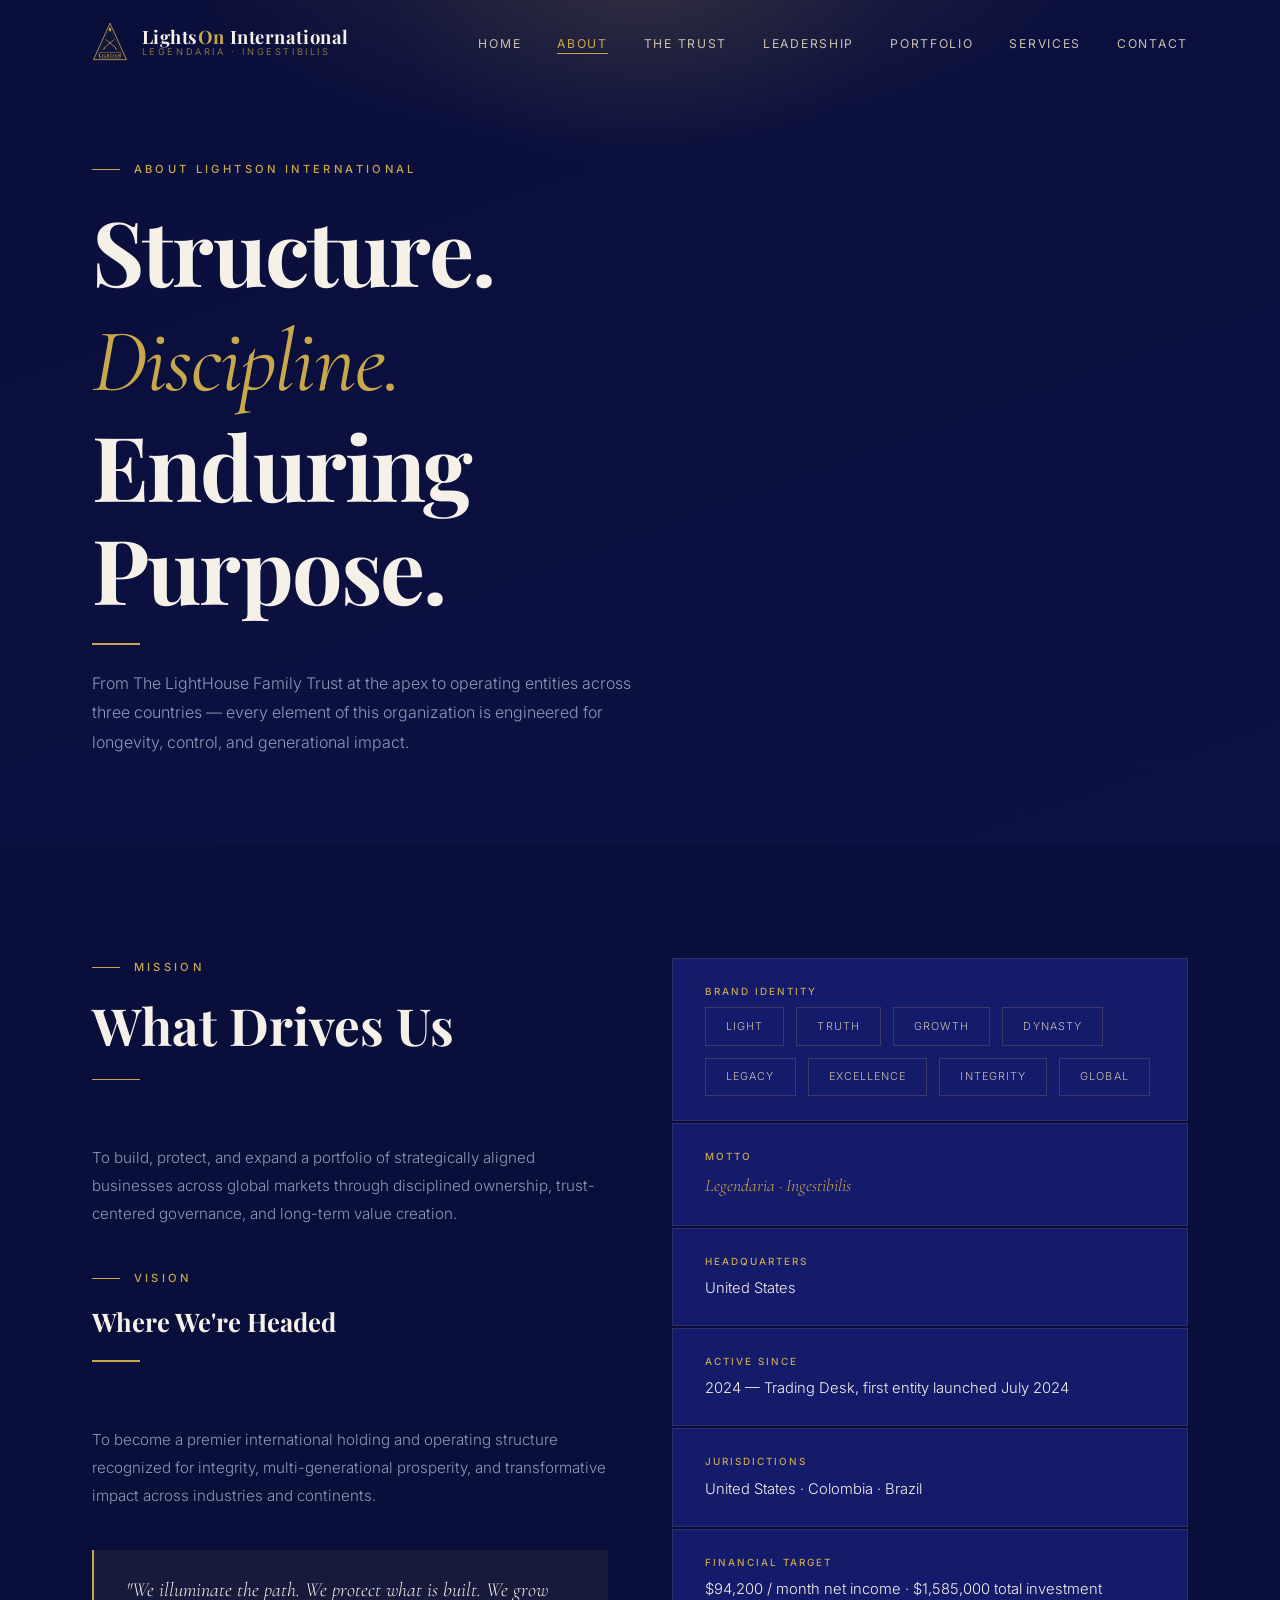
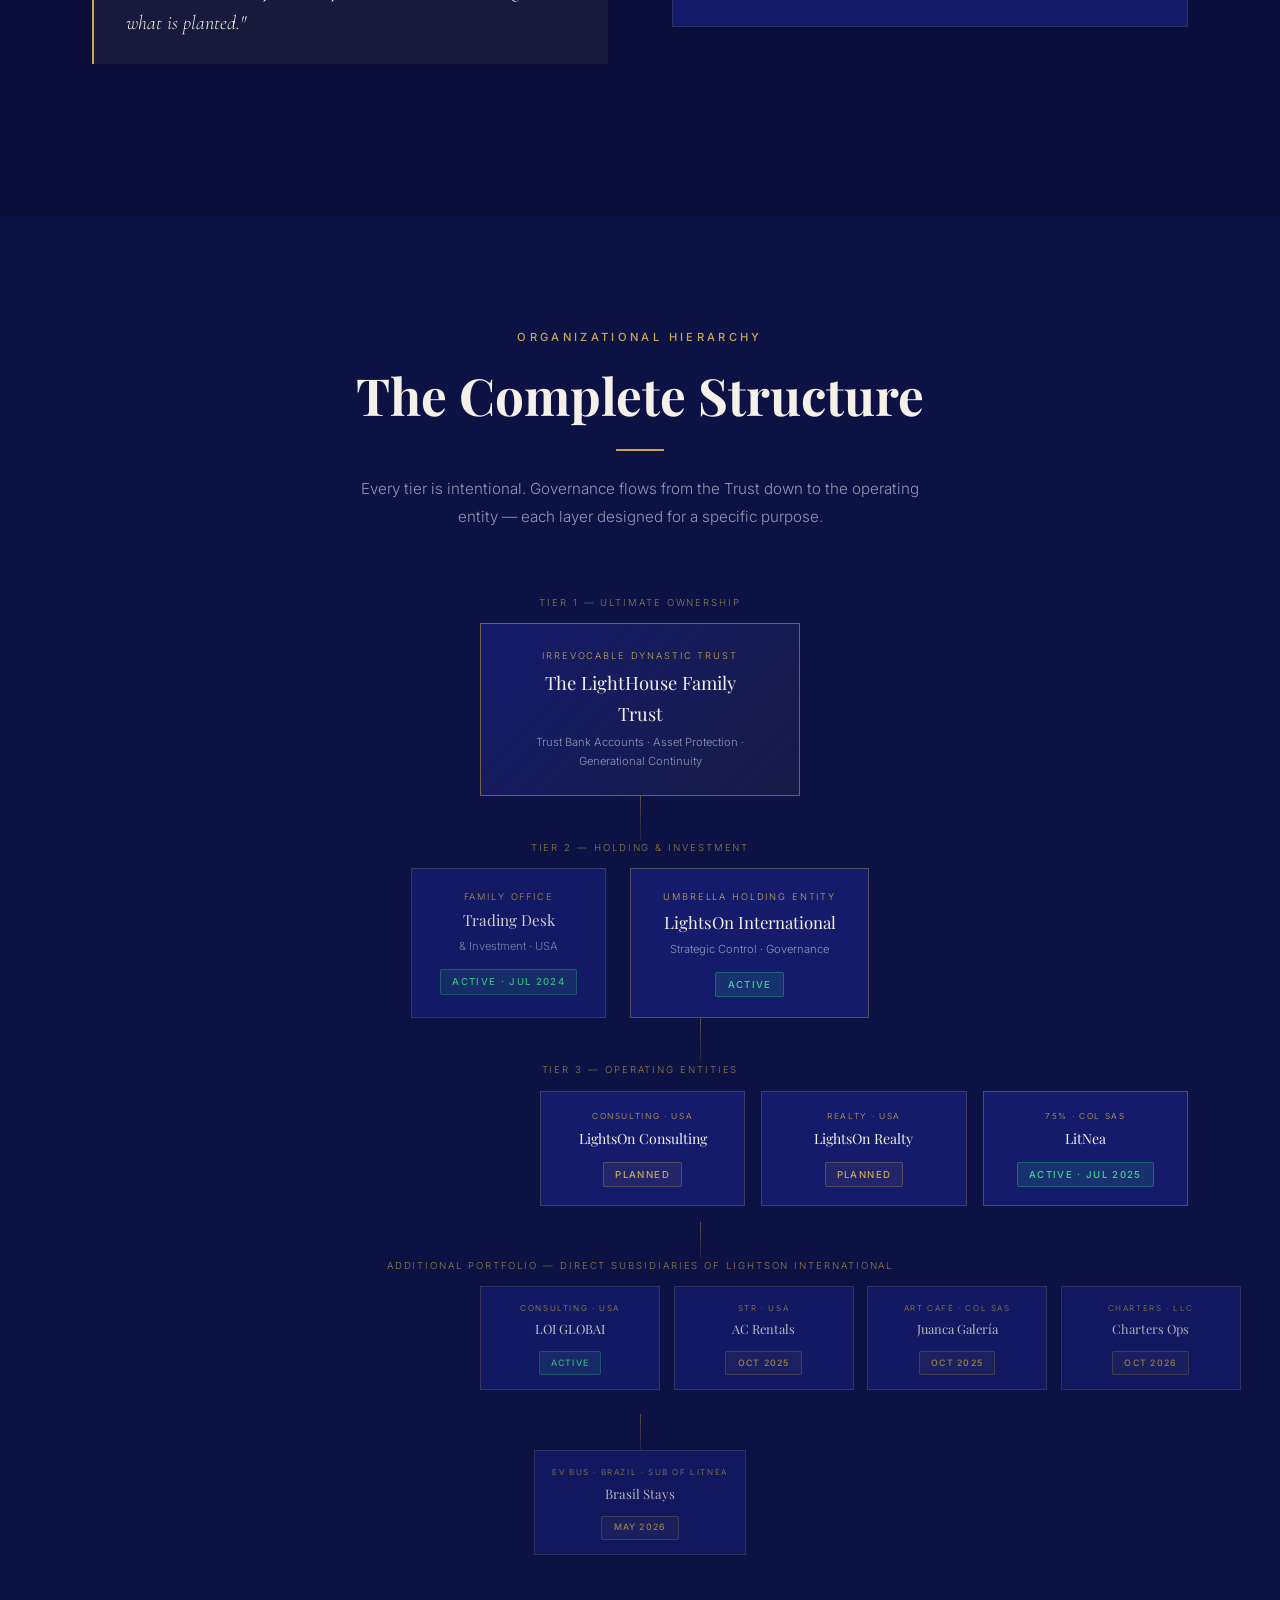
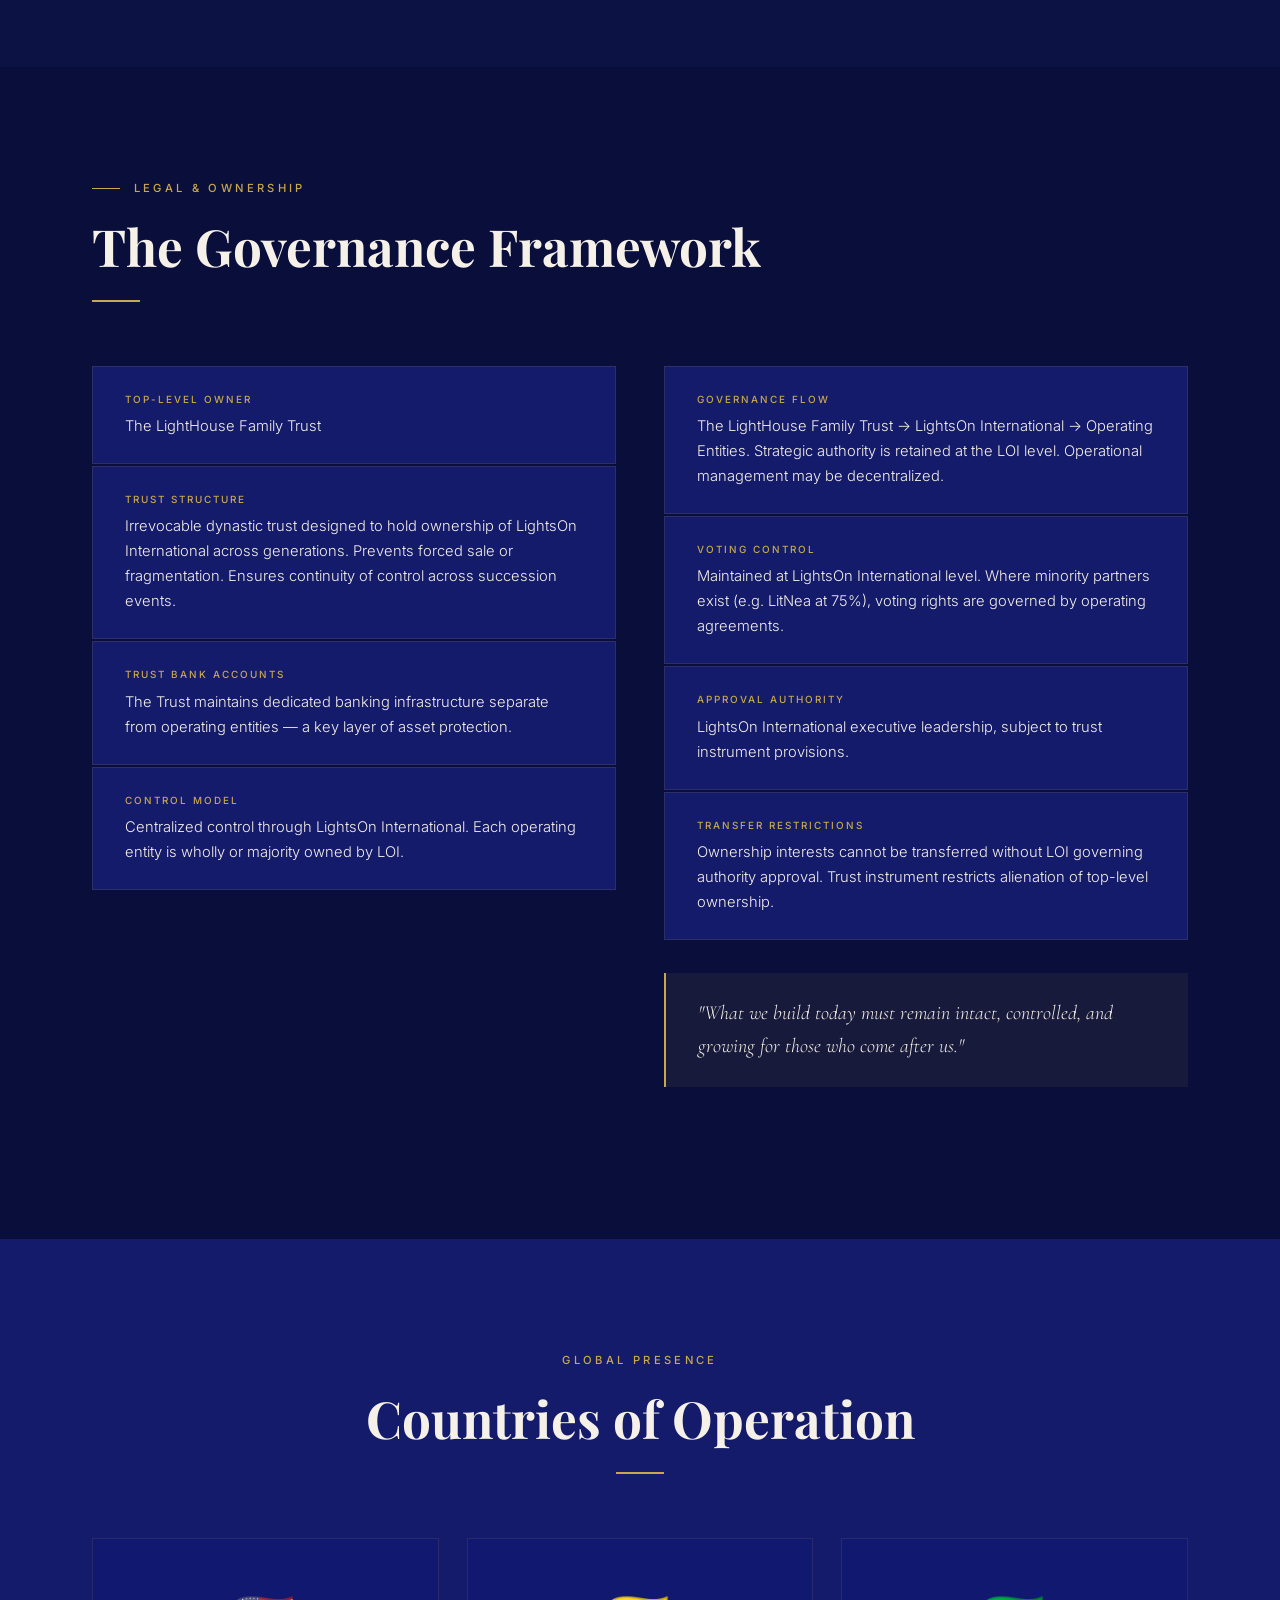
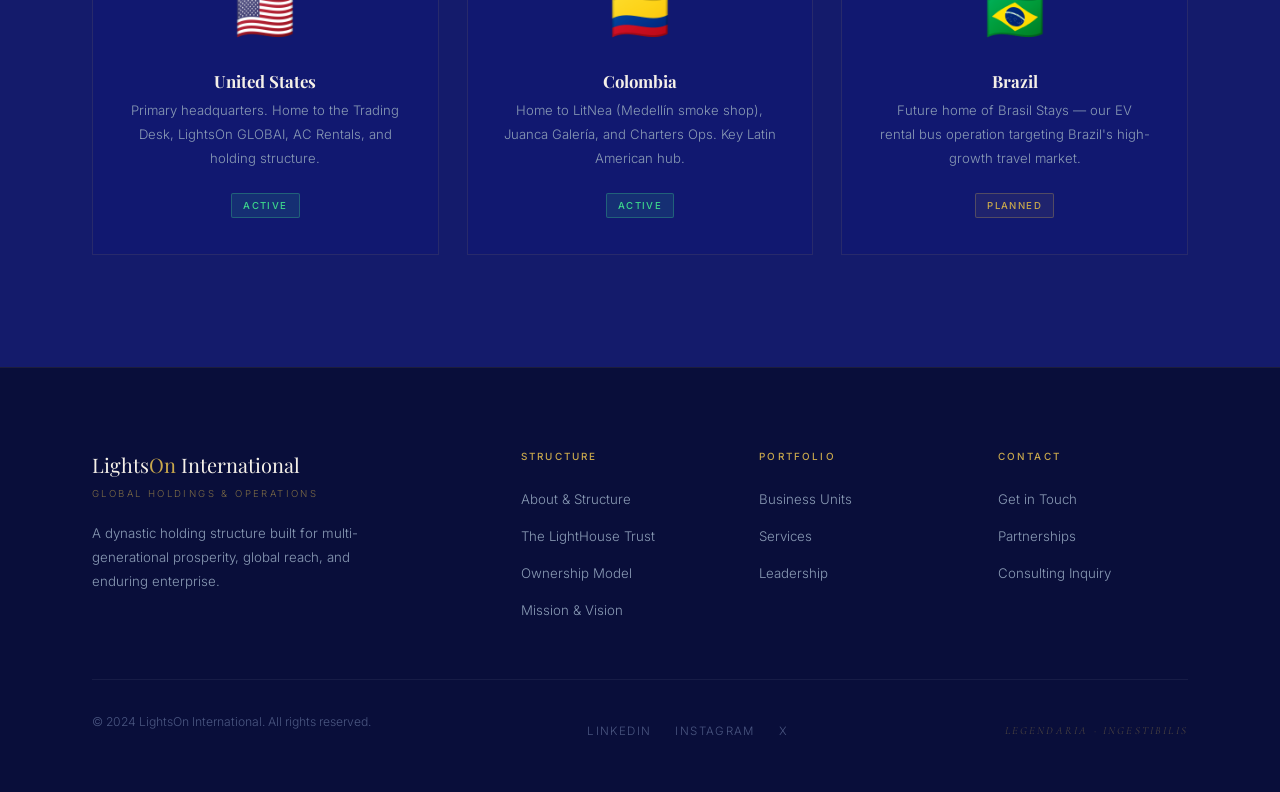
==== commit 13a7d57e: "Add venture pages, Trust page, imagery, SEO, sitemap, and robots.txt - Created 7 individual venture " ====
--- a/about.html
+++ b/about.html
@@ -5,7 +5,25 @@
   <meta name="viewport" content="width=device-width, initial-scale=1.0"/>
   <title>About &amp; Structure — LightsOn International</title>
   <meta name="description" content="The LightHouse Family Trust, LightsOn International's ownership model, organizational hierarchy, mission, vision, and governance framework."/>
+
+  <!-- SEO -->
+  <meta name="robots" content="index, follow"/>
+  <meta name="theme-color" content="#0D1245"/>
+  <link rel="canonical" href="https://lightsoninternational.com/about.html"/>
+  <!-- Open Graph -->
+  <meta property="og:type" content="website"/>
+  <meta property="og:site_name" content="LightsOn International"/>
+  <meta property="og:title" content="About & Structure — LightsOn International"/>
+  <meta property="og:description" content="The LightHouse Family Trust, organizational hierarchy, ownership model, mission, vision, and governance framework of LightsOn International."/>
+  <meta property="og:url" content="https://lightsoninternational.com/about.html"/>
+  <meta property="og:image" content="https://lightsoninternational.com/assets/og-image.jpg"/>
+  <!-- Twitter Card -->
+  <meta name="twitter:card" content="summary_large_image"/>
+  <meta name="twitter:title" content="About & Structure — LightsOn International"/>
+  <meta name="twitter:description" content="The LightHouse Family Trust, organizational hierarchy, ownership model, mission, vision, and governance framework of LightsOn International."/>
+  <meta name="twitter:image" content="https://lightsoninternational.com/assets/og-image.jpg"/>
   <link rel="stylesheet" href="css/styles.css"/>
+  <link rel="stylesheet" href="css/images.css"/>
 </head>
 <body>
 
@@ -32,6 +50,7 @@
     <ul class="nav__links" role="list">
       <li><a href="index.html">Home</a></li>
       <li><a href="about.html">About</a></li>
+      <li><a href="trust.html">The Trust</a></li>
       <li><a href="leadership.html">Leadership</a></li>
       <li><a href="businesses.html">Portfolio</a></li>
       <li><a href="services.html">Services</a></li>
@@ -42,7 +61,7 @@
 </nav>
 
 <!-- PAGE HERO -->
-<header class="page-hero">
+<header class="page-hero page-hero--about">
   <div class="light-ray" aria-hidden="true"></div>
   <div class="container">
     <div class="page-hero__inner">
@@ -359,7 +378,12 @@
     </div>
     <div class="footer__bottom">
       <p class="footer__copy">&copy; 2024 LightsOn International. All rights reserved.</p>
-      <p class="footer__motto">Legendaria · Ingestibilis</p>
+      <div style="display:flex;gap:1.5rem;align-items:center;">
+        <a href="#" aria-label="LinkedIn" style="color:var(--gray-dark);font-size:.72rem;letter-spacing:.12em;text-transform:uppercase;transition:color var(--trans);" onmouseover="this.style.color='var(--gold)'" onmouseout="this.style.color='var(--gray-dark)'">LinkedIn</a>
+        <a href="#" aria-label="Instagram" style="color:var(--gray-dark);font-size:.72rem;letter-spacing:.12em;text-transform:uppercase;transition:color var(--trans);" onmouseover="this.style.color='var(--gold)'" onmouseout="this.style.color='var(--gray-dark)'">Instagram</a>
+        <a href="#" aria-label="Twitter/X" style="color:var(--gray-dark);font-size:.72rem;letter-spacing:.12em;text-transform:uppercase;transition:color var(--trans);" onmouseover="this.style.color='var(--gold)'" onmouseout="this.style.color='var(--gray-dark)'">X</a>
+      </div>
+      <p class="footer__motto">Legendaria &middot; Ingestibilis</p>
     </div>
   </div>
 </footer>
--- a/css/images.css
+++ b/css/images.css
@@ -0,0 +1,117 @@
+/* ============================================================
+   LightsOn International — Imagery & Hero Backgrounds
+   ============================================================ */
+
+/* ── Hero background images ─────────────────────────────────── */
+.hero {
+  background-image:
+    linear-gradient(160deg, rgba(9,14,58,0.92) 0%, rgba(13,18,69,0.88) 50%, rgba(20,27,107,0.92) 100%),
+    url('https://images.unsplash.com/photo-1516912481808-3406841bd33c?auto=format&fit=crop&w=1920&q=80');
+  background-size: cover;
+  background-position: center 60%;
+}
+
+/* ── Page hero backgrounds ───────────────────────────────────── */
+.page-hero {
+  background-image:
+    linear-gradient(160deg, rgba(9,14,58,0.95) 0%, rgba(13,18,69,0.9) 100%),
+    url('https://images.unsplash.com/photo-1486325212027-8081e485255e?auto=format&fit=crop&w=1920&q=80');
+  background-size: cover;
+  background-position: center;
+}
+
+/* ── Entity-specific hero overrides ─────────────────────────── */
+.page-hero--trading {
+  background-image:
+    linear-gradient(160deg, rgba(9,14,58,0.94) 0%, rgba(13,18,69,0.92) 100%),
+    url('https://images.unsplash.com/photo-1611974789855-9c2a0a7236a3?auto=format&fit=crop&w=1920&q=80');
+  background-size: cover; background-position: center;
+}
+.page-hero--litnea {
+  background-image:
+    linear-gradient(160deg, rgba(9,14,58,0.92) 0%, rgba(20,14,40,0.94) 100%),
+    url('https://images.unsplash.com/photo-1527604014804-87cefcbc9f17?auto=format&fit=crop&w=1920&q=80');
+  background-size: cover; background-position: center;
+}
+.page-hero--globai {
+  background-image:
+    linear-gradient(160deg, rgba(9,14,58,0.94) 0%, rgba(13,18,69,0.92) 100%),
+    url('https://images.unsplash.com/photo-1454165804606-c3d57bc86b40?auto=format&fit=crop&w=1920&q=80');
+  background-size: cover; background-position: center;
+}
+.page-hero--ac-rentals {
+  background-image:
+    linear-gradient(160deg, rgba(9,14,58,0.92) 0%, rgba(13,18,69,0.9) 100%),
+    url('https://images.unsplash.com/photo-1560518883-ce09059eeffa?auto=format&fit=crop&w=1920&q=80');
+  background-size: cover; background-position: center;
+}
+.page-hero--juanca {
+  background-image:
+    linear-gradient(160deg, rgba(9,14,58,0.93) 0%, rgba(20,14,40,0.93) 100%),
+    url('https://images.unsplash.com/photo-1460661419201-fd4cecdf8a8b?auto=format&fit=crop&w=1920&q=80');
+  background-size: cover; background-position: center;
+}
+.page-hero--brasil {
+  background-image:
+    linear-gradient(160deg, rgba(9,14,58,0.92) 0%, rgba(13,18,69,0.9) 100%),
+    url('https://images.unsplash.com/photo-1483729558449-99ef09a8c325?auto=format&fit=crop&w=1920&q=80');
+  background-size: cover; background-position: center;
+}
+.page-hero--charters {
+  background-image:
+    linear-gradient(160deg, rgba(9,14,58,0.92) 0%, rgba(13,18,69,0.92) 100%),
+    url('https://images.unsplash.com/photo-1436491865332-7a61a109cc05?auto=format&fit=crop&w=1920&q=80');
+  background-size: cover; background-position: center;
+}
+.page-hero--trust {
+  background-image:
+    linear-gradient(160deg, rgba(9,14,58,0.93) 0%, rgba(13,18,69,0.9) 100%),
+    url('https://images.unsplash.com/photo-1441974231531-c6227db76b6e?auto=format&fit=crop&w=1920&q=80');
+  background-size: cover; background-position: center;
+}
+.page-hero--about {
+  background-image:
+    linear-gradient(160deg, rgba(9,14,58,0.94) 0%, rgba(13,18,69,0.92) 100%),
+    url('https://images.unsplash.com/photo-1486325212027-8081e485255e?auto=format&fit=crop&w=1920&q=80');
+  background-size: cover; background-position: center;
+}
+
+/* ── Image cards / feature images ───────────────────────────── */
+.img-block {
+  width: 100%; aspect-ratio: 16/9; overflow: hidden; position: relative;
+}
+.img-block img {
+  width: 100%; height: 100%; object-fit: cover;
+  transition: transform 0.6s cubic-bezier(0.22,1,0.36,1);
+}
+.img-block:hover img { transform: scale(1.04); }
+.img-block__overlay {
+  position: absolute; inset: 0;
+  background: linear-gradient(to top, rgba(9,14,58,0.6) 0%, transparent 50%);
+}
+
+/* ── Section image split ─────────────────────────────────────── */
+.split-img {
+  width: 100%; height: 100%; min-height: 400px; overflow: hidden; position: relative;
+}
+.split-img img {
+  width: 100%; height: 100%; object-fit: cover;
+}
+.split-img::after {
+  content: ''; position: absolute; inset: 0;
+  background: linear-gradient(135deg, rgba(9,14,58,0.3) 0%, transparent 60%);
+}
+
+/* ── Venture card image area ─────────────────────────────────── */
+.venture-img {
+  height: 220px; overflow: hidden; position: relative;
+}
+.venture-img img {
+  width: 100%; height: 100%; object-fit: cover;
+  transition: transform 0.5s ease;
+}
+.biz-card:hover .venture-img img { transform: scale(1.05); }
+.venture-img__overlay {
+  position: absolute; inset: 0;
+  background: linear-gradient(to bottom, transparent 40%, rgba(9,14,58,0.85) 100%);
+}
